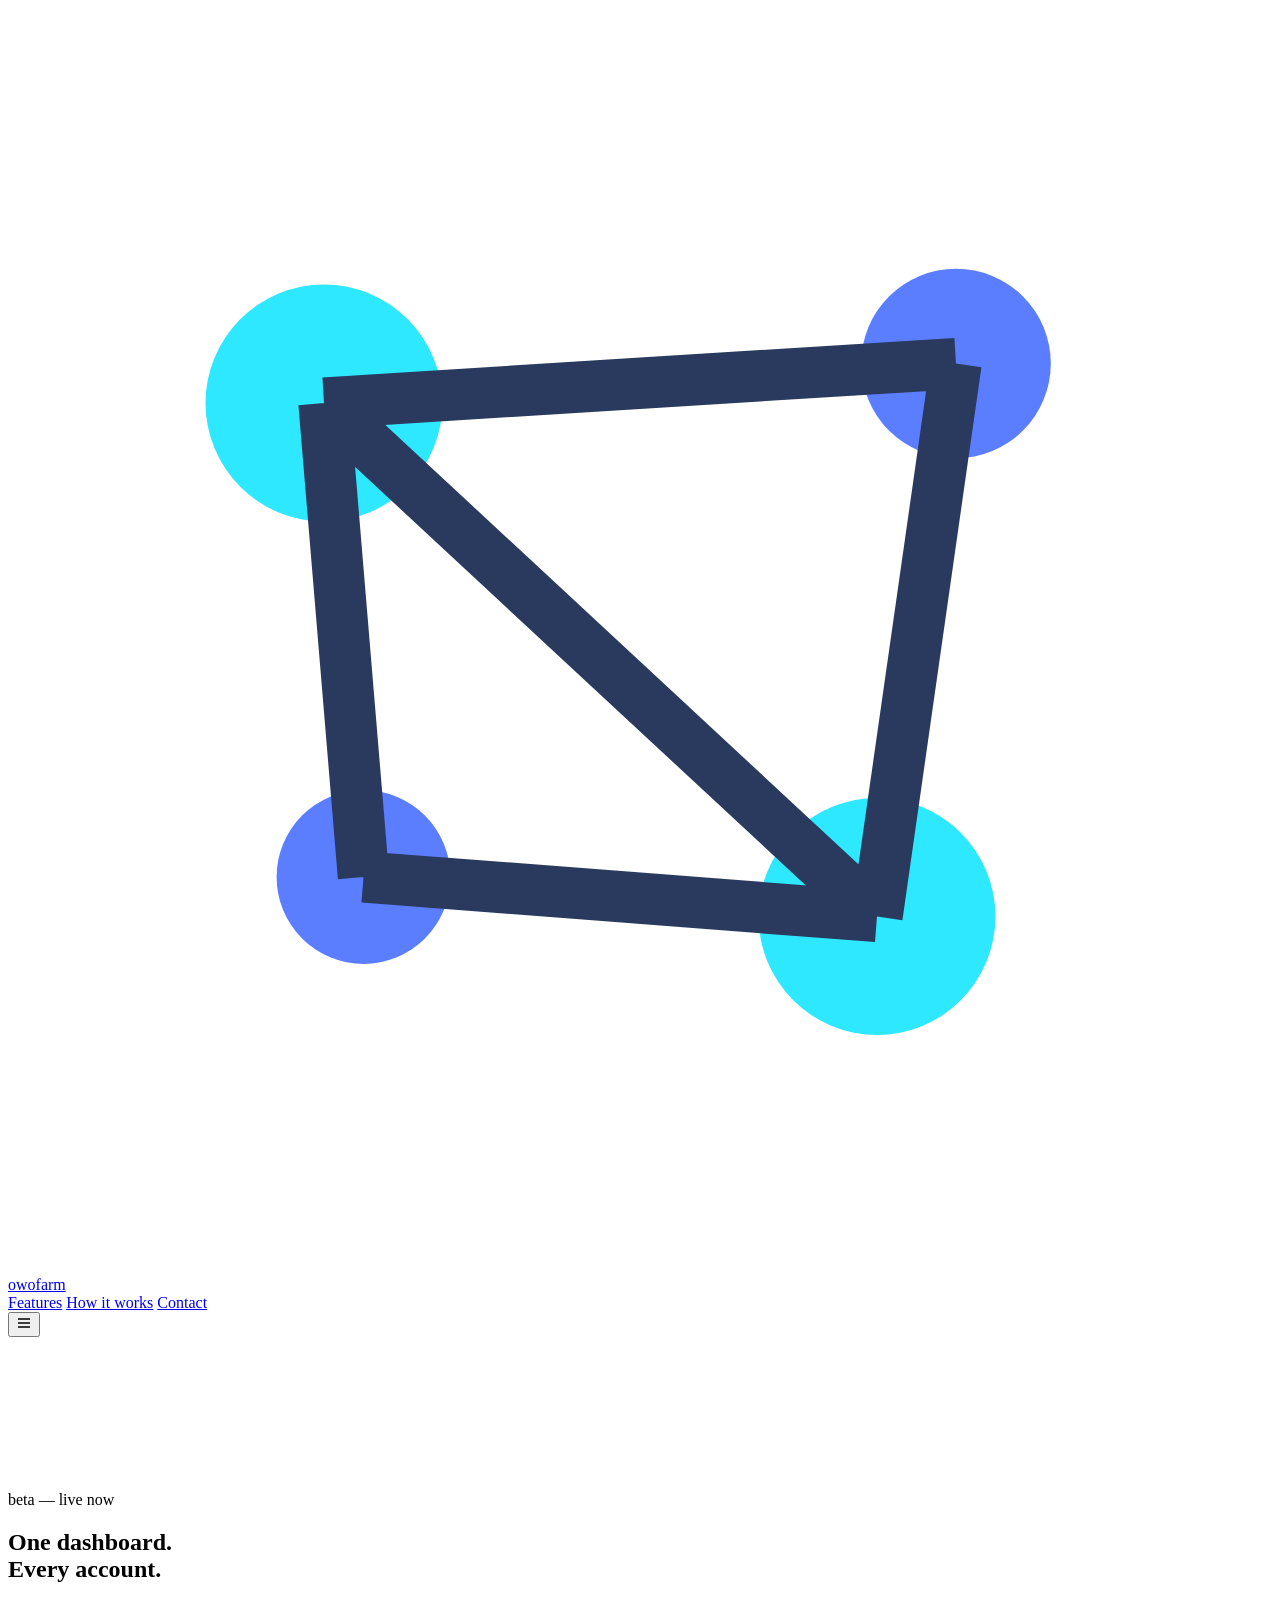
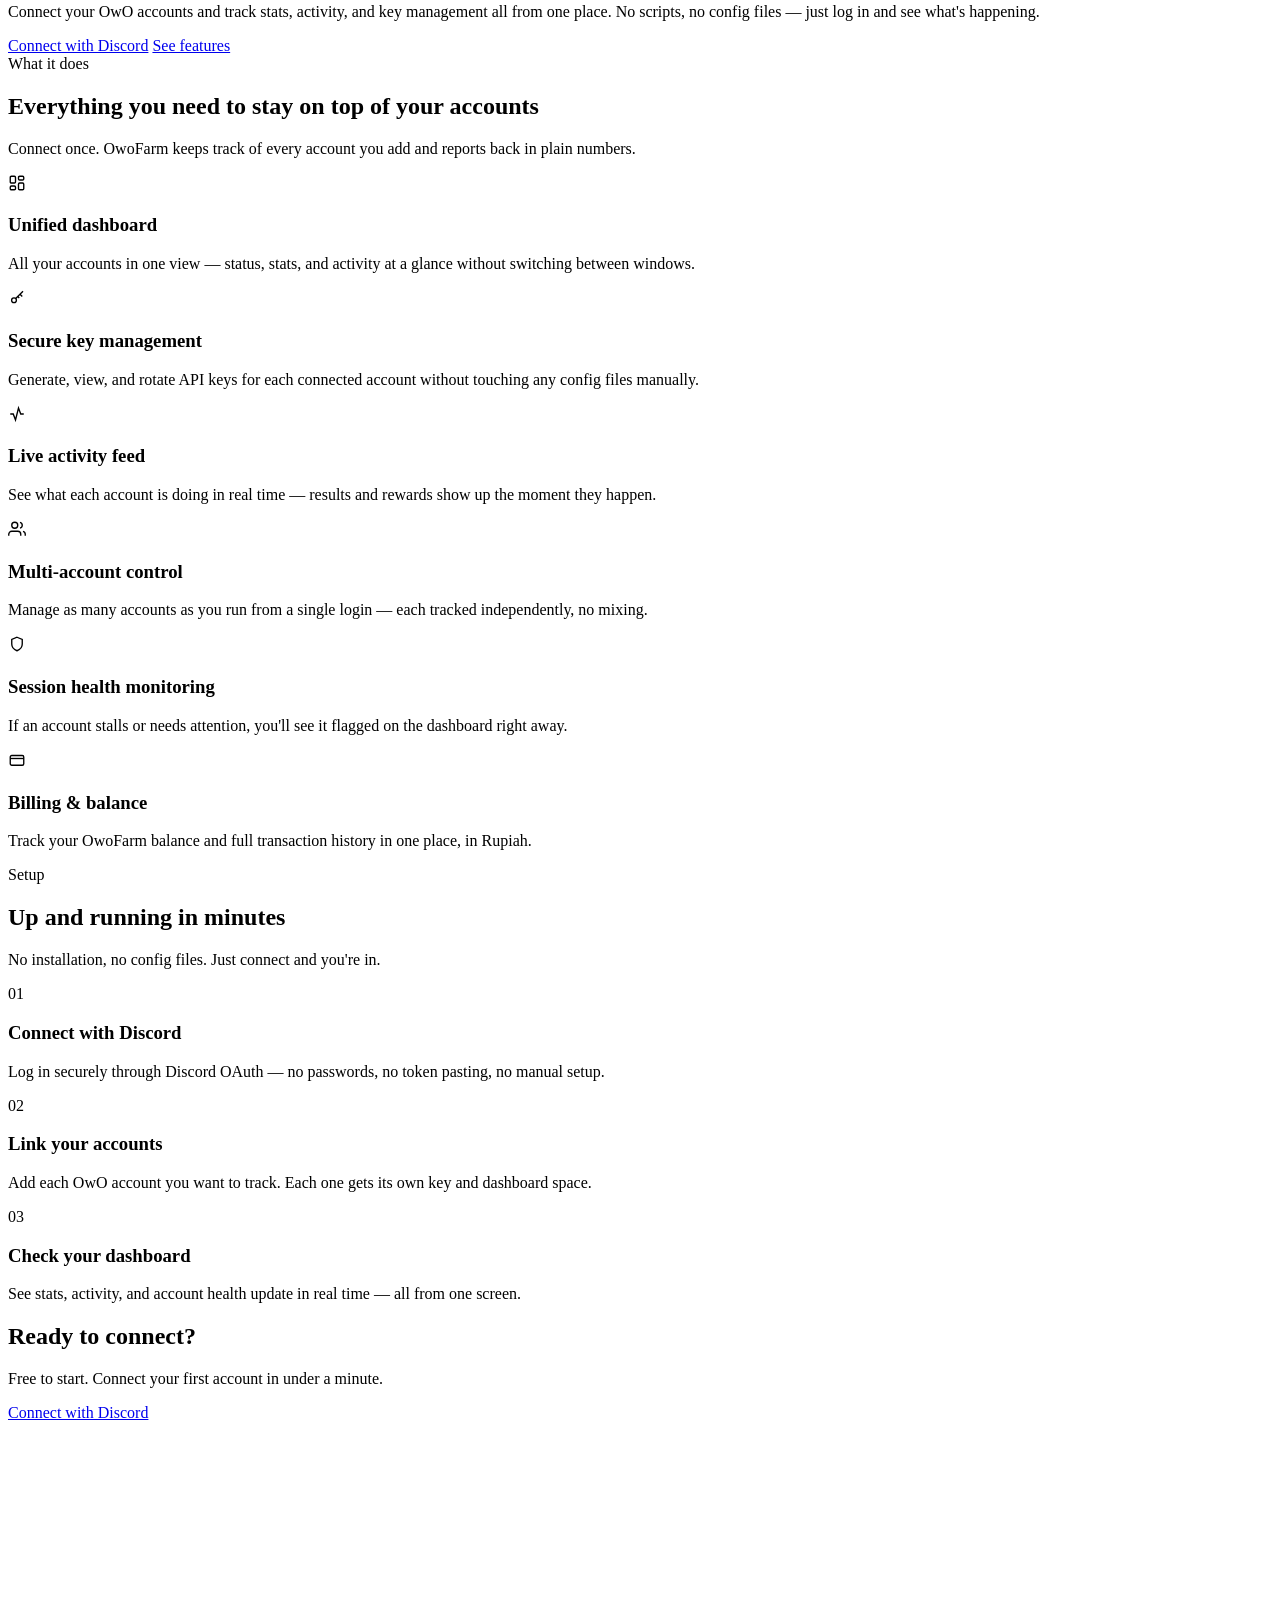
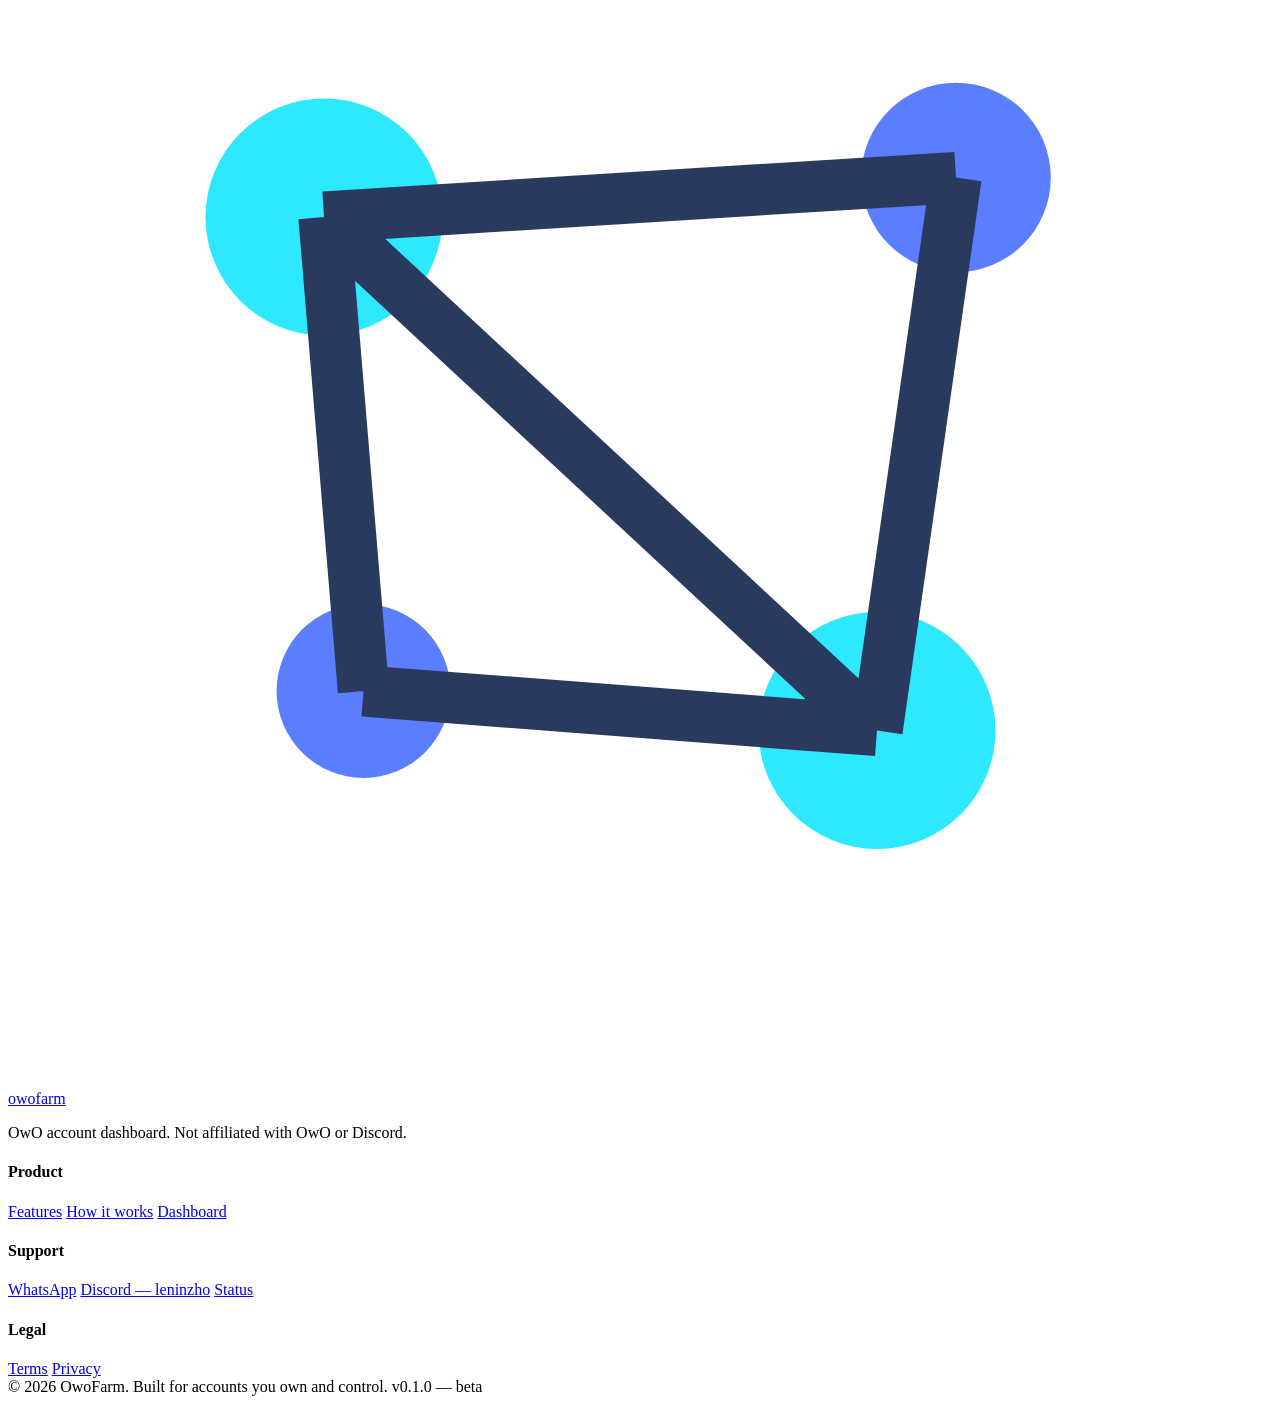
==== index.html @ 75a5b0cc "Add files via upload" ====
<!doctype html>
<html lang="en">
<head>
<meta charset="UTF-8" />
<meta name="viewport" content="width=device-width, initial-scale=1.0" />
<title>OwoFarm — OwO Account Dashboard</title>
<meta name="description" content="OwoFarm gives you a live dashboard for every OwO account you connect — track stats, manage keys, and monitor activity in one place." />
<link rel="preconnect" href="https://fonts.googleapis.com">
<link rel="preconnect" href="https://fonts.gstatic.com" crossorigin>
<link href="https://fonts.googleapis.com/css2?family=Space+Grotesk:wght@500;600;700&family=Inter:wght@400;500;600&family=JetBrains+Mono:wght@500;600&display=swap" rel="stylesheet">
<link rel="stylesheet" href="styles.css" />
<script>
  // If the user is already authorized, skip the landing entirely and
  // go straight to the dashboard. This prevents the OAuth redirect loop.
  (function () {
    // Handle OAuth implicit-flow redirect (#access_token=...)
    var hash = window.location.hash.slice(1);
    if (hash) {
      var p = new URLSearchParams(hash);
      var token = p.get("access_token");
      var expiresIn = parseInt(p.get("expires_in") || "604800", 10);
      if (token) {
        localStorage.setItem("owofarm_token", token);
        localStorage.setItem("owofarm_token_expiry", String(Date.now() + expiresIn * 1000));
        history.replaceState(null, "", window.location.pathname);
        window.location.replace("dashboard.html");
        return;
      }
    }
    // Already authorized? Go straight to dashboard, don't show landing.
    var t   = localStorage.getItem("owofarm_token");
    var exp = parseInt(localStorage.getItem("owofarm_token_expiry") || "0", 10);
    if (t && Date.now() < exp) {
      window.location.replace("dashboard.html");
    }
  })();
</script>
</head>
<body>

<nav class="topnav">
  <a href="index.html" class="brand">
    <svg class="brand-mark" viewBox="0 0 32 32" fill="none">
      <circle cx="8" cy="10" r="3" fill="#2ee8ff"/>
      <circle cx="24" cy="9" r="2.4" fill="#5b7dff"/>
      <circle cx="22" cy="23" r="3" fill="#2ee8ff"/>
      <circle cx="9" cy="22" r="2.2" fill="#5b7dff"/>
      <path d="M8 10L24 9M8 10L22 23M24 9L22 23M8 10L9 22M22 23L9 22" stroke="#2a3a5e" stroke-width="1.3"/>
    </svg>
    owofarm
  </a>
  <div class="nav-links" id="navLinks">
    <a href="#features">Features</a>
    <a href="#how-it-works">How it works</a>
    <a href="#contact">Contact</a>
  </div>
  <div class="nav-right">
    <button class="nav-toggle" aria-label="Toggle menu" id="navToggle">
      <svg width="16" height="16" viewBox="0 0 24 24" fill="none" stroke="currentColor" stroke-width="2"><path d="M3 6h18M3 12h18M3 18h18"/></svg>
    </button>
  </div>
</nav>

<canvas id="heroCanvas" aria-hidden="true"></canvas>

<section class="hero">
  <div class="hero-inner container">
    <div class="hero-copy hero-copy-centered">
      <div class="hero-eyebrow">beta — live now</div>
      <h1 class="hero-heading">One dashboard.<br><span class="grad">Every account.</span></h1>
      <p class="hero-sub">Connect your OwO accounts and track stats, activity, and key management all from one place. No scripts, no config files — just log in and see what's happening.</p>
      <div class="hero-actions">
        <a href="https://discord.com/oauth2/authorize?client_id=1499429025867632680&response_type=token&redirect_uri=https%3A%2F%2Fowohelper.vercel.app%2F&scope=identify"
           class="btn btn-primary" id="heroCtaBtn">Connect with Discord</a>
        <a href="#features" class="btn btn-ghost">See features</a>
      </div>
    </div>
  </div>
</section>

<section class="section" id="features">
  <div class="container">
    <div class="section-head">
      <span class="section-eyebrow">What it does</span>
      <h2>Everything you need to stay on top of your accounts</h2>
      <p>Connect once. OwoFarm keeps track of every account you add and reports back in plain numbers.</p>
    </div>
    <div class="feature-grid">

      <div class="feature-card">
        <div class="feature-icon">
          <svg width="18" height="18" viewBox="0 0 24 24" fill="none" stroke="currentColor" stroke-width="1.8"><rect x="3" y="3" width="7" height="9" rx="1.5"/><rect x="14" y="3" width="7" height="5" rx="1.5"/><rect x="14" y="12" width="7" height="9" rx="1.5"/><rect x="3" y="16" width="7" height="5" rx="1.5"/></svg>
        </div>
        <h3>Unified dashboard</h3>
        <p>All your accounts in one view — status, stats, and activity at a glance without switching between windows.</p>
      </div>

      <div class="feature-card">
        <div class="feature-icon">
          <svg width="18" height="18" viewBox="0 0 24 24" fill="none" stroke="currentColor" stroke-width="1.8"><circle cx="8" cy="15" r="3.2"/><path d="M10.3 12.7 20 3M16 7l3 3M13 10l2 2"/></svg>
        </div>
        <h3>Secure key management</h3>
        <p>Generate, view, and rotate API keys for each connected account without touching any config files manually.</p>
      </div>

      <div class="feature-card">
        <div class="feature-icon">
          <svg width="18" height="18" viewBox="0 0 24 24" fill="none" stroke="currentColor" stroke-width="1.8"><path d="M3 12h4l3 8 4-16 3 8h4"/></svg>
        </div>
        <h3>Live activity feed</h3>
        <p>See what each account is doing in real time — results and rewards show up the moment they happen.</p>
      </div>

      <div class="feature-card">
        <div class="feature-icon">
          <svg width="18" height="18" viewBox="0 0 24 24" fill="none" stroke="currentColor" stroke-width="1.8"><path d="M17 21v-2a4 4 0 0 0-4-4H5a4 4 0 0 0-4 4v2"/><circle cx="9" cy="7" r="4"/><path d="M23 21v-2a4 4 0 0 0-3-3.87M16 3.13a4 4 0 0 1 0 7.75"/></svg>
        </div>
        <h3>Multi-account control</h3>
        <p>Manage as many accounts as you run from a single login — each tracked independently, no mixing.</p>
      </div>

      <div class="feature-card">
        <div class="feature-icon">
          <svg width="18" height="18" viewBox="0 0 24 24" fill="none" stroke="currentColor" stroke-width="1.8"><path d="M12 3l7 3v6c0 4.5-3 7.5-7 9-4-1.5-7-4.5-7-9V6l7-3z"/></svg>
        </div>
        <h3>Session health monitoring</h3>
        <p>If an account stalls or needs attention, you'll see it flagged on the dashboard right away.</p>
      </div>

      <div class="feature-card">
        <div class="feature-icon">
          <svg width="18" height="18" viewBox="0 0 24 24" fill="none" stroke="currentColor" stroke-width="1.8"><rect x="3" y="6" width="18" height="13" rx="2"/><path d="M3 10h18"/></svg>
        </div>
        <h3>Billing &amp; balance</h3>
        <p>Track your OwoFarm balance and full transaction history in one place, in Rupiah.</p>
      </div>

    </div>
  </div>
</section>

<div class="section-divider"></div>

<section class="section section-tight" id="how-it-works">
  <div class="container">
    <div class="section-head">
      <span class="section-eyebrow">Setup</span>
      <h2>Up and running in minutes</h2>
      <p>No installation, no config files. Just connect and you're in.</p>
    </div>
    <div class="steps">
      <div class="step">
        <div class="step-num mono">01</div>
        <h3>Connect with Discord</h3>
        <p>Log in securely through Discord OAuth — no passwords, no token pasting, no manual setup.</p>
      </div>
      <div class="step">
        <div class="step-num mono">02</div>
        <h3>Link your accounts</h3>
        <p>Add each OwO account you want to track. Each one gets its own key and dashboard space.</p>
      </div>
      <div class="step">
        <div class="step-num mono">03</div>
        <h3>Check your dashboard</h3>
        <p>See stats, activity, and account health update in real time — all from one screen.</p>
      </div>
    </div>
  </div>
</section>

<section class="section cta-band" id="contact">
  <div class="container cta-inner">
    <h2>Ready to connect?</h2>
    <p>Free to start. Connect your first account in under a minute.</p>
    <a href="https://discord.com/oauth2/authorize?client_id=1499429025867632680&response_type=token&redirect_uri=https%3A%2F%2Fowohelper.vercel.app%2F&scope=identify"
       class="btn btn-primary" id="footerCtaBtn">Connect with Discord</a>
  </div>
</section>

<footer class="site-footer">
  <div class="container">
    <div class="footer-top">
      <div>
        <a href="index.html" class="brand">
          <svg class="brand-mark" viewBox="0 0 32 32" fill="none">
            <circle cx="8" cy="10" r="3" fill="#2ee8ff"/>
            <circle cx="24" cy="9" r="2.4" fill="#5b7dff"/>
            <circle cx="22" cy="23" r="3" fill="#2ee8ff"/>
            <circle cx="9" cy="22" r="2.2" fill="#5b7dff"/>
            <path d="M8 10L24 9M8 10L22 23M24 9L22 23M8 10L9 22M22 23L9 22" stroke="#2a3a5e" stroke-width="1.3"/>
          </svg>
          owofarm
        </a>
        <p class="footer-desc">OwO account dashboard. Not affiliated with OwO or Discord.</p>
      </div>
      <div class="footer-cols">
        <div class="footer-col">
          <h4>Product</h4>
          <a href="#features">Features</a>
          <a href="#how-it-works">How it works</a>
          <a href="dashboard.html">Dashboard</a>
        </div>
        <div class="footer-col">
          <h4>Support</h4>
          <a href="https://wa.link/3l3hac" target="_blank" rel="noopener">WhatsApp</a>
          <a href="#">Discord — leninzho</a>
          <a href="#">Status</a>
        </div>
        <div class="footer-col">
          <h4>Legal</h4>
          <a href="#">Terms</a>
          <a href="#">Privacy</a>
        </div>
      </div>
    </div>
    <div class="footer-bottom">
      <span>© 2026 OwoFarm. Built for accounts you own and control.</span>
      <span>v0.1.0 — beta</span>
    </div>
  </div>
</footer>

<script src="script.js"></script>
</body>
</html>
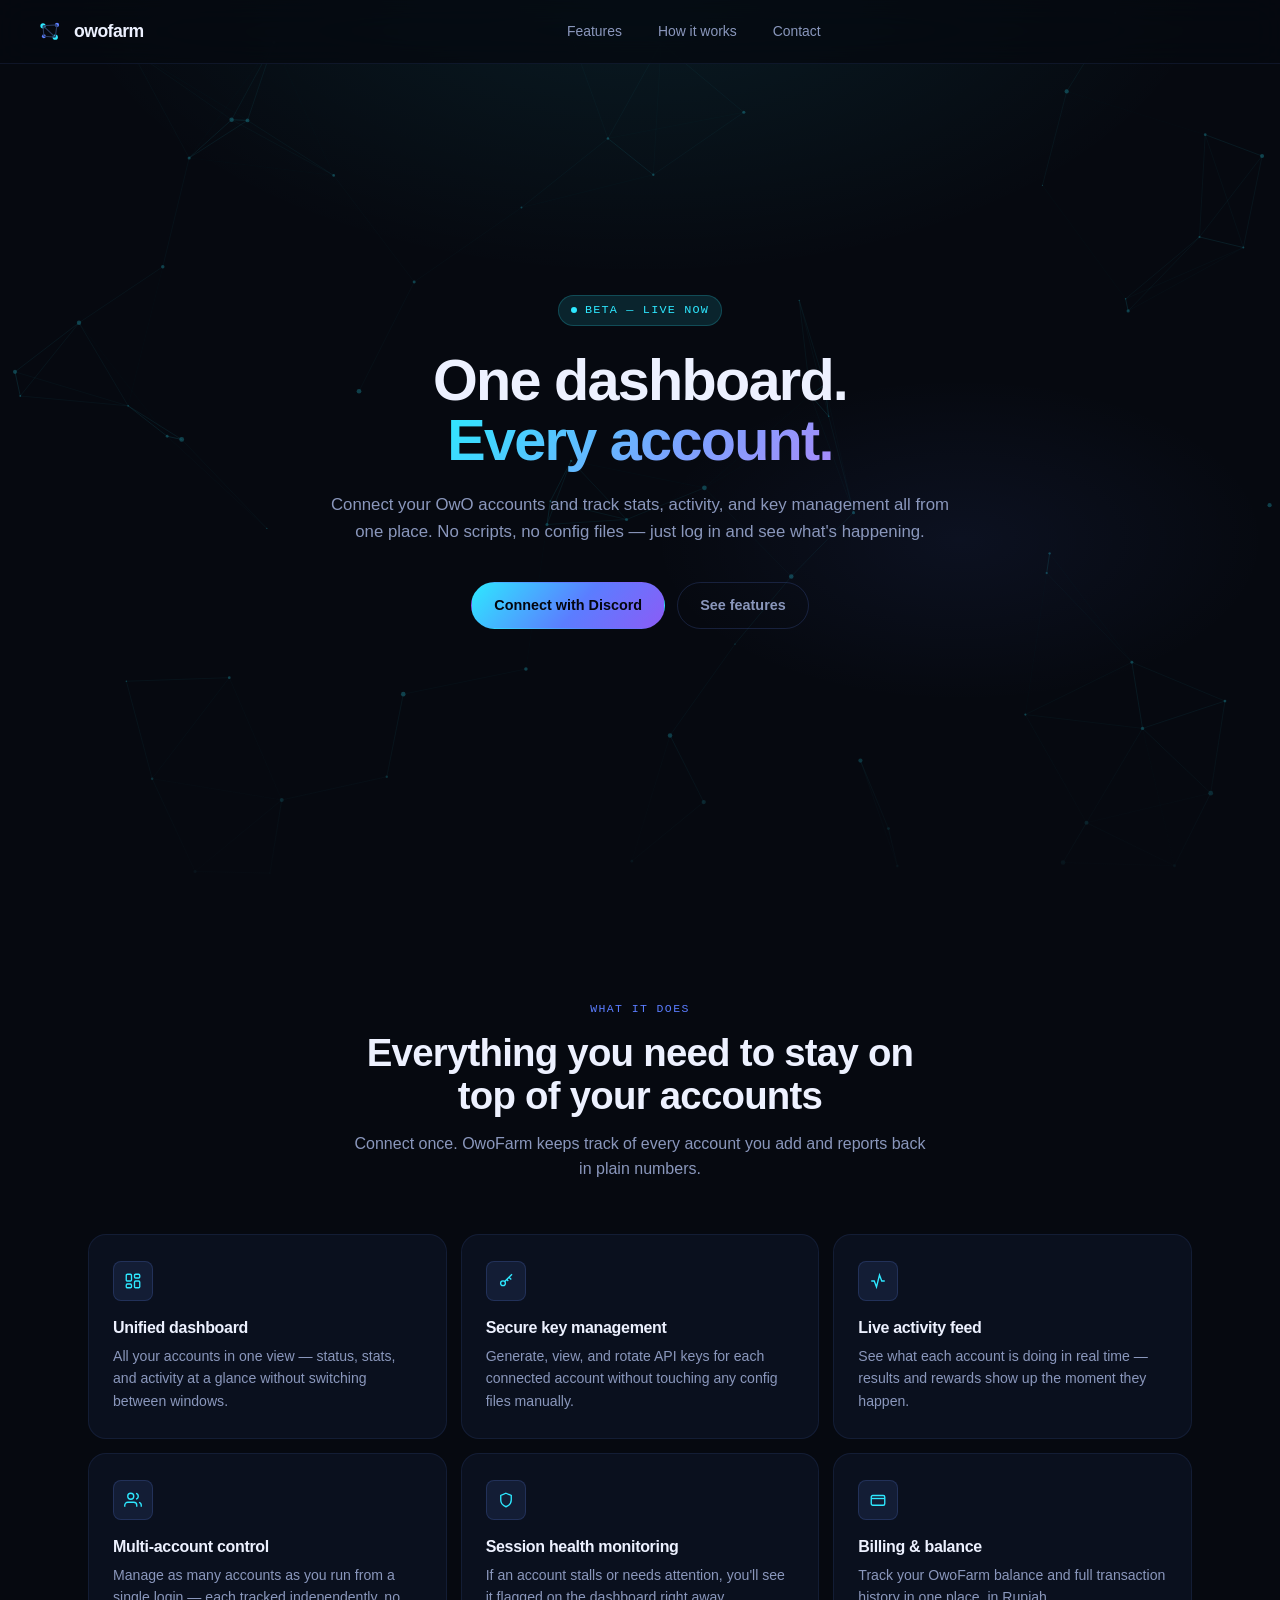
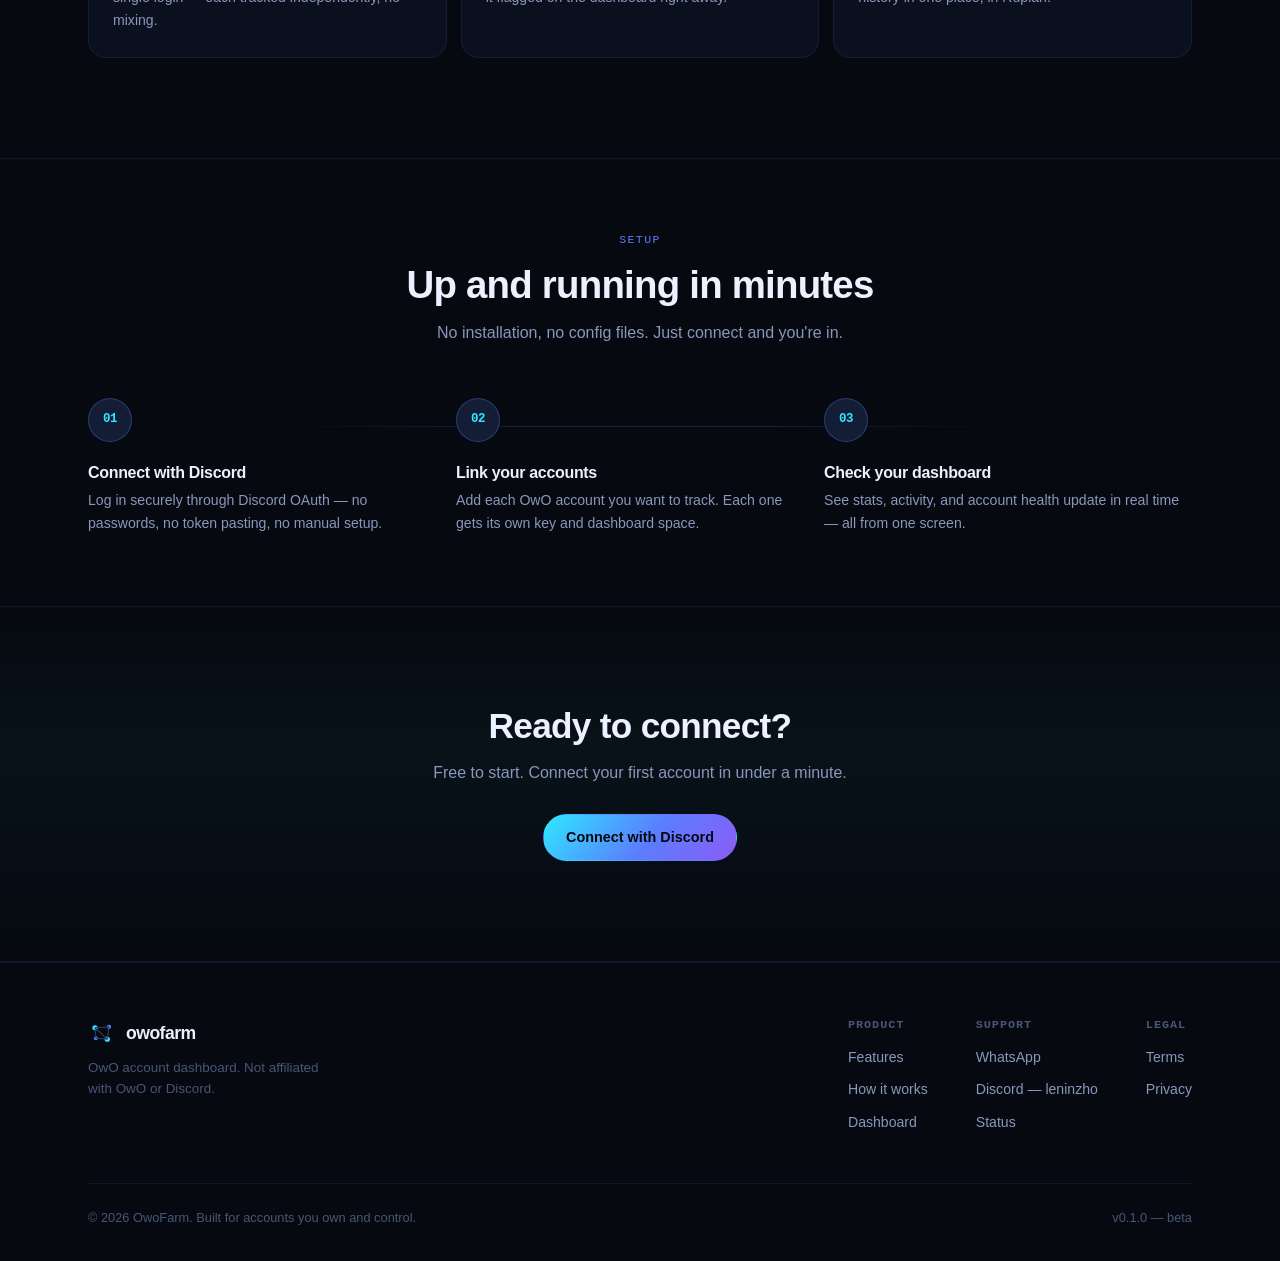
==== commit ab75bba3: "Replace entire index.html with updated version" ====
--- a/index.html
+++ b/index.html
@@ -10,28 +10,20 @@
 <link href="https://fonts.googleapis.com/css2?family=Space+Grotesk:wght@500;600;700&family=Inter:wght@400;500;600&family=JetBrains+Mono:wght@500;600&display=swap" rel="stylesheet">
 <link rel="stylesheet" href="styles.css" />
 <script>
-  // If the user is already authorized, skip the landing entirely and
-  // go straight to the dashboard. This prevents the OAuth redirect loop.
   (function () {
-    // Handle OAuth implicit-flow redirect (#access_token=...)
     var hash = window.location.hash.slice(1);
+
     if (hash) {
       var p = new URLSearchParams(hash);
       var token = p.get("access_token");
       var expiresIn = parseInt(p.get("expires_in") || "604800", 10);
+
       if (token) {
         localStorage.setItem("owofarm_token", token);
         localStorage.setItem("owofarm_token_expiry", String(Date.now() + expiresIn * 1000));
         history.replaceState(null, "", window.location.pathname);
         window.location.replace("dashboard.html");
-        return;
       }
-    }
-    // Already authorized? Go straight to dashboard, don't show landing.
-    var t   = localStorage.getItem("owofarm_token");
-    var exp = parseInt(localStorage.getItem("owofarm_token_expiry") || "0", 10);
-    if (t && Date.now() < exp) {
-      window.location.replace("dashboard.html");
     }
   })();
 </script>
@@ -222,4 +214,4 @@
 
 <script src="script.js"></script>
 </body>
-</html>
+</html>
--- a/styles.css
+++ b/styles.css
@@ -0,0 +1,1156 @@
+/* ==========================================================================
+   OwoFarm — design tokens
+   Deep space base with node-graph cyan/indigo accent system.
+   Display: Space Grotesk · Body: Inter · Data: JetBrains Mono
+   ========================================================================== */
+
+:root {
+  /* Core palette */
+  --bg:           #060910;
+  --bg-soft:      #090d17;
+  --bg-deep:      #04060c;
+  --surface:      rgba(14, 20, 38, 0.7);
+  --surface-solid:#0e1426;
+  --surface-2:    #131d35;
+  --surface-3:    #192240;
+
+  /* Borders */
+  --border:       rgba(100, 140, 255, 0.10);
+  --border-mid:   rgba(100, 140, 255, 0.18);
+  --border-strong:rgba(100, 140, 255, 0.30);
+
+  /* Text */
+  --text:         #edf1ff;
+  --text-dim:     #8a97bc;
+  --text-faint:   #4a5578;
+
+  /* Brand accents */
+  --cyan:         #2ee8ff;
+  --cyan-dim:     rgba(46, 232, 255, 0.12);
+  --blue:         #5b7dff;
+  --blue-dim:     rgba(91, 125, 255, 0.12);
+  --purple:       #8b5cf6;
+  --gradient:     linear-gradient(130deg, var(--cyan) 0%, var(--blue) 55%, var(--purple) 100%);
+  --gradient-text:linear-gradient(130deg, #2ee8ff 0%, #7ba3ff 60%, #a78bfa 100%);
+
+  /* Semantic */
+  --success:      #34d399;
+  --success-bg:   rgba(52, 211, 153, 0.10);
+  --warning:      #fbbf24;
+  --warning-bg:   rgba(251, 191, 36, 0.10);
+  --danger:       #f87171;
+  --danger-bg:    rgba(248, 113, 113, 0.10);
+
+  /* Radii */
+  --r-xl: 28px;
+  --r-lg: 18px;
+  --r-md: 12px;
+  --r-sm: 8px;
+  --r-xs: 5px;
+
+  /* Shadows */
+  --shadow-card:  0 32px 64px -24px rgba(0, 0, 0, 0.7);
+  --shadow-glow:  0 0 0 1px var(--border-strong), 0 24px 60px -20px rgba(46, 232, 255, 0.20);
+  --shadow-sm:    0 4px 16px -4px rgba(0, 0, 0, 0.4);
+
+  /* Type */
+  --font-display: "Space Grotesk", sans-serif;
+  --font-body:    "Inter", sans-serif;
+  --font-mono:    "JetBrains Mono", monospace;
+
+  /* Motion */
+  --ease:         cubic-bezier(0.22, 1, 0.36, 1);
+  --ease-in:      cubic-bezier(0.4, 0, 1, 1);
+
+  /* Layout */
+  --sidebar-w:    260px;
+}
+
+/* ---------- reset ---------- */
+*, *::before, *::after { margin: 0; padding: 0; box-sizing: border-box; }
+html { scroll-behavior: smooth; }
+body {
+  background: var(--bg);
+  color: var(--text);
+  font-family: var(--font-body);
+  font-size: 16px;
+  line-height: 1.6;
+  -webkit-font-smoothing: antialiased;
+  -moz-osx-font-smoothing: grayscale;
+}
+img, svg { display: block; }
+a { color: inherit; text-decoration: none; }
+ul { list-style: none; }
+button { font-family: inherit; cursor: pointer; }
+h1, h2, h3, h4 {
+  font-family: var(--font-display);
+  font-weight: 600;
+  letter-spacing: -0.02em;
+  line-height: 1.1;
+}
+.mono { font-family: var(--font-mono); letter-spacing: -0.03em; }
+
+@media (prefers-reduced-motion: reduce) {
+  *, *::before, *::after {
+    animation-duration: 0.001ms !important;
+    animation-iteration-count: 1 !important;
+    transition-duration: 0.001ms !important;
+  }
+  html { scroll-behavior: auto; }
+}
+
+:focus-visible {
+  outline: 2px solid var(--cyan);
+  outline-offset: 3px;
+  border-radius: 4px;
+}
+
+/* ---------- layout ---------- */
+.container {
+  width: 100%;
+  max-width: 1160px;
+  margin: 0 auto;
+  padding: 0 28px;
+}
+
+/* ==========================================================================
+   Buttons
+   ========================================================================== */
+
+.btn {
+  display: inline-flex;
+  align-items: center;
+  justify-content: center;
+  gap: 8px;
+  padding: 11px 22px;
+  border-radius: 999px;
+  font-size: 0.9rem;
+  font-weight: 600;
+  font-family: var(--font-body);
+  border: 1px solid transparent;
+  white-space: nowrap;
+  transition:
+    transform   0.22s var(--ease),
+    box-shadow  0.22s var(--ease),
+    border-color 0.2s,
+    background  0.2s,
+    color       0.2s;
+}
+.btn:active { transform: scale(0.97); }
+
+.btn-primary {
+  background: var(--gradient);
+  color: #04060e;
+  font-weight: 700;
+  box-shadow: 0 0 0 0 rgba(46,232,255,0);
+  position: relative;
+  overflow: hidden;
+}
+.btn-primary::before {
+  content: '';
+  position: absolute;
+  inset: 0;
+  background: rgba(255,255,255,0.12);
+  opacity: 0;
+  transition: opacity 0.2s;
+}
+.btn-primary:hover::before { opacity: 1; }
+.btn-primary:hover {
+  transform: translateY(-2px);
+  box-shadow: 0 16px 40px -12px rgba(46, 232, 255, 0.55);
+}
+
+.btn-ghost {
+  background: transparent;
+  color: var(--text-dim);
+  border-color: var(--border-mid);
+}
+.btn-ghost:hover {
+  border-color: var(--cyan);
+  color: var(--cyan);
+  background: var(--cyan-dim);
+}
+
+.btn-sm { padding: 8px 16px; font-size: 0.82rem; }
+.btn-block { width: 100%; }
+
+/* ---------- pills ---------- */
+.pill {
+  display: inline-flex;
+  align-items: center;
+  gap: 6px;
+  padding: 5px 11px;
+  border-radius: 999px;
+  font-size: 0.74rem;
+  font-weight: 600;
+  font-family: var(--font-mono);
+  letter-spacing: 0;
+}
+.pill-dot {
+  width: 6px; height: 6px;
+  border-radius: 50%;
+  flex-shrink: 0;
+}
+.pill-running  { background: var(--success-bg); color: var(--success); }
+.pill-running .pill-dot { background: var(--success); animation: pulse-dot 1.8s ease infinite; }
+.pill-paused  { background: var(--warning-bg); color: var(--warning); }
+.pill-paused .pill-dot { background: var(--warning); }
+.pill-stopped { background: var(--danger-bg); color: var(--danger); }
+.pill-stopped .pill-dot { background: var(--danger); }
+
+@keyframes pulse-dot {
+  0%, 100% { box-shadow: 0 0 0 0 rgba(52, 211, 153, 0.5); }
+  60%       { box-shadow: 0 0 0 5px rgba(52, 211, 153, 0); }
+}
+
+/* ==========================================================================
+   Landing — top nav
+   ========================================================================== */
+
+.topnav {
+  position: fixed;
+  top: 0; left: 0; right: 0;
+  z-index: 100;
+  display: flex;
+  align-items: center;
+  justify-content: space-between;
+  padding: 0 36px;
+  height: 64px;
+  background: rgba(6, 9, 16, 0.80);
+  backdrop-filter: blur(16px) saturate(1.3);
+  -webkit-backdrop-filter: blur(16px) saturate(1.3);
+  border-bottom: 1px solid var(--border);
+}
+
+.brand {
+  display: flex;
+  align-items: center;
+  gap: 10px;
+  font-family: var(--font-display);
+  font-weight: 700;
+  font-size: 1.1rem;
+  letter-spacing: -0.03em;
+}
+.brand-mark { width: 28px; height: 28px; }
+
+.nav-links {
+  display: flex;
+  align-items: center;
+  gap: 8px;
+}
+.nav-links a {
+  padding: 6px 14px;
+  font-size: 0.87rem;
+  color: var(--text-dim);
+  border-radius: 999px;
+  transition: color 0.18s, background 0.18s;
+}
+.nav-links a:hover { color: var(--text); background: var(--surface-2); }
+
+.nav-right {
+  display: flex;
+  align-items: center;
+  gap: 12px;
+}
+
+.nav-toggle {
+  display: none;
+  background: none;
+  border: 1px solid var(--border-mid);
+  border-radius: var(--r-sm);
+  width: 36px; height: 36px;
+  align-items: center;
+  justify-content: center;
+  color: var(--text-dim);
+  transition: border-color 0.2s, color 0.2s;
+}
+.nav-toggle:hover { border-color: var(--cyan); color: var(--cyan); }
+
+/* ==========================================================================
+   Landing — hero
+   ========================================================================== */
+
+.hero {
+  position: relative;
+  min-height: 100vh;
+  display: flex;
+  align-items: center;
+  overflow: hidden;
+  padding-top: 64px;
+}
+
+/* Canvas for particle network — filled by JS */
+#heroCanvas {
+  position: absolute;
+  inset: 0;
+  z-index: 0;
+  opacity: 0.45;
+}
+
+/* Radial spotlight */
+.hero::before {
+  content: '';
+  position: absolute;
+  inset: 0;
+  z-index: 0;
+  background:
+    radial-gradient(ellipse 70% 55% at 50% -5%, rgba(46, 232, 255, 0.09) 0%, transparent 65%),
+    radial-gradient(ellipse 40% 30% at 75% 60%, rgba(91, 125, 255, 0.07) 0%, transparent 60%);
+}
+
+/* Bottom fade so hero bleeds into sections */
+.hero::after {
+  content: '';
+  position: absolute;
+  bottom: 0; left: 0; right: 0;
+  height: 180px;
+  z-index: 1;
+  background: linear-gradient(to bottom, transparent, var(--bg));
+}
+
+.hero-inner {
+  position: relative;
+  z-index: 2;
+  width: 100%;
+  padding: 80px 0 120px;
+}
+
+/* Split layout: terminal left, copy right */
+.hero-split {
+  display: grid;
+  grid-template-columns: 1fr 1fr;
+  gap: 56px;
+  align-items: center;
+}
+
+.hero-copy { }
+
+.hero-eyebrow {
+  display: inline-flex;
+  align-items: center;
+  gap: 8px;
+  font-family: var(--font-mono);
+  font-size: 0.74rem;
+  letter-spacing: 0.1em;
+  text-transform: uppercase;
+  color: var(--cyan);
+  background: var(--cyan-dim);
+  border: 1px solid rgba(46, 232, 255, 0.20);
+  padding: 5px 12px;
+  border-radius: 999px;
+  margin-bottom: 24px;
+}
+.hero-eyebrow::before {
+  content: '';
+  width: 6px; height: 6px;
+  border-radius: 50%;
+  background: var(--cyan);
+  animation: pulse-dot 1.8s ease infinite;
+}
+
+.hero-heading {
+  font-size: clamp(2.4rem, 4.5vw, 3.6rem);
+  font-weight: 700;
+  letter-spacing: -0.03em;
+  line-height: 1.05;
+  margin-bottom: 20px;
+  color: var(--text);
+}
+
+.hero-heading .grad {
+  background: var(--gradient-text);
+  -webkit-background-clip: text;
+  background-clip: text;
+  color: transparent;
+}
+
+.hero-sub {
+  font-size: 1.05rem;
+  color: var(--text-dim);
+  line-height: 1.65;
+  margin-bottom: 36px;
+  max-width: 420px;
+}
+
+.hero-actions {
+  display: flex;
+  align-items: center;
+  gap: 12px;
+  flex-wrap: wrap;
+}
+
+/* Terminal window */
+.term-window {
+  background: var(--surface-solid);
+  border: 1px solid var(--border-strong);
+  border-radius: var(--r-lg);
+  overflow: hidden;
+  box-shadow: var(--shadow-glow), var(--shadow-card);
+}
+
+.term-titlebar {
+  display: flex;
+  align-items: center;
+  gap: 8px;
+  padding: 11px 14px;
+  background: var(--surface-2);
+  border-bottom: 1px solid var(--border);
+}
+.term-dot { width: 10px; height: 10px; border-radius: 50%; flex-shrink: 0; }
+.term-dot-red    { background: #ff5f57; }
+.term-dot-yellow { background: #ffbd2e; }
+.term-dot-green  { background: #28c840; }
+.term-titlebar-label {
+  margin-left: 6px;
+  font-family: var(--font-mono);
+  font-size: 0.72rem;
+  color: var(--text-faint);
+}
+
+.term-body {
+  padding: 24px 22px 28px;
+  font-family: var(--font-mono);
+  font-size: 0.85rem;
+  min-height: 280px;
+}
+
+.term-line { line-height: 1.75; color: var(--text-dim); }
+.term-prompt-user { color: var(--cyan); }
+.term-prompt-path { color: var(--blue); }
+.term-cmd { color: var(--text); font-weight: 500; }
+
+.term-headline {
+  font-family: var(--font-display);
+  font-size: 1.25rem;
+  font-weight: 700;
+  line-height: 1.3;
+  margin: 18px 0 12px;
+  color: var(--text);
+}
+.term-headline .hash { color: var(--text-faint); font-weight: 400; }
+.term-headline .accent {
+  background: var(--gradient-text);
+  -webkit-background-clip: text;
+  background-clip: text;
+  color: transparent;
+}
+
+.term-desc { font-size: 0.82rem; color: var(--text-dim); line-height: 1.6; margin-bottom: 4px; }
+.term-desc .arrow { color: var(--text-faint); }
+
+.term-fetching {
+  color: var(--text-faint);
+  font-size: 0.78rem;
+  margin: 16px 0 4px;
+  display: flex;
+  align-items: center;
+  gap: 8px;
+}
+.term-fetching::before {
+  content: '';
+  width: 10px; height: 10px;
+  border: 1.5px solid var(--cyan);
+  border-top-color: transparent;
+  border-radius: 50%;
+  animation: spin 0.7s linear infinite;
+}
+@keyframes spin { to { transform: rotate(360deg); } }
+
+.term-stats {
+  margin-top: 10px;
+  padding-top: 12px;
+  border-top: 1px dashed var(--border-mid);
+  display: flex;
+  flex-direction: column;
+  gap: 6px;
+}
+.term-stat-row {
+  display: flex;
+  justify-content: space-between;
+  align-items: center;
+  font-size: 0.80rem;
+  gap: 16px;
+}
+.term-stat-label { color: var(--text-faint); }
+.term-stat-value { color: var(--cyan); font-weight: 600; text-align: right; }
+
+.term-cursor {
+  display: inline-block;
+  width: 7px; height: 14px;
+  background: var(--cyan);
+  vertical-align: -2px;
+  border-radius: 1px;
+  animation: term-blink 1.1s steps(1) infinite;
+}
+@keyframes term-blink { 50% { opacity: 0; } }
+
+/* ==========================================================================
+   Section scaffolding
+   ========================================================================== */
+
+.section { padding: 100px 0; position: relative; }
+.section-tight { padding: 72px 0; }
+
+.section-head {
+  max-width: 580px;
+  margin: 0 auto 52px;
+  text-align: center;
+}
+.section-eyebrow {
+  font-family: var(--font-mono);
+  font-size: 0.72rem;
+  letter-spacing: 0.12em;
+  text-transform: uppercase;
+  color: var(--blue);
+  display: block;
+  margin-bottom: 14px;
+}
+.section-head h2 {
+  font-size: clamp(1.75rem, 3.2vw, 2.4rem);
+  margin-bottom: 14px;
+}
+.section-head p { color: var(--text-dim); font-size: 1rem; }
+
+/* ---------- divider line ---------- */
+.section-divider {
+  width: 100%;
+  height: 1px;
+  background: var(--border);
+}
+
+/* ==========================================================================
+   Features
+   ========================================================================== */
+
+.feature-grid {
+  display: grid;
+  grid-template-columns: repeat(3, 1fr);
+  gap: 14px;
+}
+
+.feature-card {
+  background: var(--surface);
+  border: 1px solid var(--border);
+  border-radius: var(--r-lg);
+  padding: 26px 24px;
+  transition:
+    border-color 0.25s var(--ease),
+    transform    0.25s var(--ease),
+    box-shadow   0.25s var(--ease);
+  /* scroll reveal start state */
+  opacity: 0;
+  transform: translateY(18px);
+}
+.feature-card.revealed {
+  opacity: 1;
+  transform: translateY(0);
+  transition:
+    border-color 0.25s var(--ease),
+    transform    0.5s var(--ease),
+    box-shadow   0.25s var(--ease),
+    opacity      0.5s var(--ease);
+}
+.feature-card:hover {
+  border-color: var(--border-strong);
+  transform: translateY(-4px);
+  box-shadow: var(--shadow-sm), 0 0 0 1px var(--border-strong);
+}
+
+.feature-icon {
+  width: 40px; height: 40px;
+  border-radius: var(--r-sm);
+  background: var(--surface-2);
+  border: 1px solid var(--border-mid);
+  display: flex;
+  align-items: center;
+  justify-content: center;
+  color: var(--cyan);
+  margin-bottom: 18px;
+  transition: background 0.2s, border-color 0.2s;
+}
+.feature-card:hover .feature-icon {
+  background: var(--cyan-dim);
+  border-color: rgba(46,232,255,0.35);
+}
+.feature-card h3 { font-size: 1rem; margin-bottom: 8px; }
+.feature-card p { color: var(--text-dim); font-size: 0.88rem; line-height: 1.6; }
+
+/* ==========================================================================
+   How it works
+   ========================================================================== */
+
+.steps {
+  display: grid;
+  grid-template-columns: repeat(3, 1fr);
+  gap: 0;
+  position: relative;
+}
+/* connecting line between steps */
+.steps::before {
+  content: '';
+  position: absolute;
+  top: 28px;
+  left: calc(50% / 3);
+  right: calc(50% / 3);
+  height: 1px;
+  background: linear-gradient(90deg, transparent, var(--border-mid), var(--border-mid), transparent);
+  z-index: 0;
+}
+
+.step {
+  position: relative;
+  z-index: 1;
+  padding: 0 24px 0 0;
+  text-align: left;
+}
+.step:last-child { padding-right: 0; }
+
+.step-num {
+  display: inline-flex;
+  align-items: center;
+  justify-content: center;
+  width: 44px; height: 44px;
+  border-radius: 50%;
+  background: var(--surface-2);
+  border: 1px solid var(--border-strong);
+  font-family: var(--font-mono);
+  font-size: 0.78rem;
+  font-weight: 600;
+  color: var(--cyan);
+  margin-bottom: 22px;
+}
+
+.step h3 { font-size: 1rem; margin-bottom: 8px; }
+.step p { color: var(--text-dim); font-size: 0.88rem; line-height: 1.6; }
+
+/* ==========================================================================
+   CTA band
+   ========================================================================== */
+
+.cta-band {
+  background: linear-gradient(180deg, transparent, rgba(46,232,255,0.04) 40%, transparent);
+  border-top: 1px solid var(--border);
+  border-bottom: 1px solid var(--border);
+}
+.cta-inner {
+  text-align: center;
+  max-width: 560px;
+  margin: 0 auto;
+}
+.cta-inner h2 { font-size: clamp(1.6rem, 2.8vw, 2.2rem); margin-bottom: 14px; }
+.cta-inner p  { color: var(--text-dim); margin-bottom: 28px; font-size: 1rem; }
+
+/* ==========================================================================
+   Footer
+   ========================================================================== */
+
+.site-footer { padding: 56px 0 32px; border-top: 1px solid var(--border); }
+.footer-top {
+  display: flex;
+  justify-content: space-between;
+  align-items: flex-start;
+  flex-wrap: wrap;
+  gap: 32px;
+  margin-bottom: 40px;
+}
+.footer-desc {
+  max-width: 240px;
+  color: var(--text-faint);
+  font-size: 0.84rem;
+  margin-top: 10px;
+  line-height: 1.6;
+}
+.footer-cols { display: flex; gap: 48px; flex-wrap: wrap; }
+.footer-col h4 {
+  font-size: 0.74rem;
+  color: var(--text-faint);
+  text-transform: uppercase;
+  letter-spacing: 0.08em;
+  margin-bottom: 14px;
+  font-family: var(--font-mono);
+}
+.footer-col a {
+  display: block;
+  color: var(--text-dim);
+  font-size: 0.88rem;
+  margin-bottom: 10px;
+  transition: color 0.18s;
+}
+.footer-col a:hover { color: var(--text); }
+.footer-bottom {
+  display: flex;
+  justify-content: space-between;
+  align-items: center;
+  color: var(--text-faint);
+  font-size: 0.8rem;
+  flex-wrap: wrap;
+  gap: 10px;
+  padding-top: 24px;
+  border-top: 1px solid var(--border);
+}
+
+/* ==========================================================================
+   Dashboard shell
+   ========================================================================== */
+
+.dash-shell { display: flex; min-height: 100vh; }
+
+/* ---------- sidebar ---------- */
+.sidebar {
+  width: var(--sidebar-w);
+  flex-shrink: 0;
+  background: var(--bg-soft);
+  border-right: 1px solid var(--border);
+  display: flex;
+  flex-direction: column;
+  padding: 0;
+  position: fixed;
+  top: 0; left: 0; bottom: 0;
+  z-index: 70;
+  transition: transform 0.3s var(--ease);
+}
+
+.sidebar-brand {
+  display: flex;
+  align-items: center;
+  gap: 10px;
+  font-family: var(--font-display);
+  font-weight: 700;
+  font-size: 1.05rem;
+  letter-spacing: -0.03em;
+  padding: 20px 20px 0;
+  margin-bottom: 20px;
+}
+.sidebar-brand .brand-mark { width: 24px; height: 24px; }
+
+.profile-card {
+  display: flex;
+  align-items: center;
+  gap: 11px;
+  background: var(--surface-2);
+  border: 1px solid var(--border);
+  border-radius: var(--r-md);
+  padding: 12px 14px;
+  margin: 0 14px 20px;
+  transition: border-color 0.2s;
+}
+.profile-card:hover { border-color: var(--border-mid); }
+.avatar {
+  width: 38px; height: 38px;
+  border-radius: 50%;
+  object-fit: cover;
+  flex-shrink: 0;
+  border: 2px solid var(--border-mid);
+}
+.profile-name {
+  font-size: 0.86rem;
+  font-weight: 600;
+  white-space: nowrap;
+  overflow: hidden;
+  text-overflow: ellipsis;
+}
+.profile-status {
+  font-size: 0.72rem;
+  color: var(--success);
+  font-family: var(--font-mono);
+  margin-top: 1px;
+}
+
+.side-nav {
+  flex: 1;
+  display: flex;
+  flex-direction: column;
+  gap: 2px;
+  padding: 0 10px;
+  overflow-y: auto;
+}
+
+.side-nav-section {
+  font-size: 0.68rem;
+  font-family: var(--font-mono);
+  letter-spacing: 0.08em;
+  text-transform: uppercase;
+  color: var(--text-faint);
+  padding: 14px 10px 6px;
+}
+
+.side-link {
+  display: flex;
+  align-items: center;
+  gap: 11px;
+  width: 100%;
+  padding: 9px 12px;
+  border: none;
+  background: none;
+  border-radius: var(--r-sm);
+  font: inherit;
+  font-size: 0.86rem;
+  font-family: var(--font-body);
+  text-align: left;
+  color: var(--text-dim);
+  transition: background 0.18s, color 0.18s;
+  position: relative;
+}
+.side-link svg { width: 16px; height: 16px; flex-shrink: 0; opacity: 0.8; }
+.side-link:hover { background: var(--surface-2); color: var(--text); }
+.side-link:hover svg { opacity: 1; }
+.side-link.active {
+  background: var(--cyan-dim);
+  color: var(--cyan);
+  border: 1px solid rgba(46, 232, 255, 0.15);
+}
+.side-link.active svg { opacity: 1; }
+.side-link.active::before {
+  content: '';
+  position: absolute;
+  left: 0; top: 20%; bottom: 20%;
+  width: 2px;
+  background: var(--cyan);
+  border-radius: 999px;
+}
+
+.side-foot {
+  border-top: 1px solid var(--border);
+  padding: 10px;
+  margin-top: 10px;
+}
+
+/* ---------- main content ---------- */
+.dash-main {
+  flex: 1;
+  margin-left: var(--sidebar-w);
+  min-width: 0;
+  display: flex;
+  flex-direction: column;
+}
+
+.dash-topbar {
+  display: flex;
+  align-items: center;
+  justify-content: space-between;
+  padding: 18px 32px;
+  border-bottom: 1px solid var(--border);
+  background: rgba(6, 9, 16, 0.7);
+  backdrop-filter: blur(12px);
+  -webkit-backdrop-filter: blur(12px);
+  position: sticky;
+  top: 0;
+  z-index: 40;
+  gap: 16px;
+}
+
+.topbar-left { display: flex; align-items: center; gap: 14px; }
+
+.sidebar-toggle {
+  display: none;
+  background: var(--surface-2);
+  border: 1px solid var(--border-mid);
+  color: var(--text-dim);
+  width: 36px; height: 36px;
+  border-radius: var(--r-sm);
+  align-items: center;
+  justify-content: center;
+  transition: color 0.18s, border-color 0.18s;
+  flex-shrink: 0;
+}
+.sidebar-toggle:hover { color: var(--text); border-color: var(--border-strong); }
+
+.dash-title h1 { font-size: 1.25rem; font-weight: 700; line-height: 1; margin-bottom: 3px; }
+.dash-title p  { font-size: 0.8rem; color: var(--text-faint); }
+
+.topbar-actions { display: flex; align-items: center; gap: 10px; }
+
+/* ---------- view panels ---------- */
+.dash-view { padding: 28px 32px 60px; animation: view-in 0.3s var(--ease) both; }
+@keyframes view-in { from { opacity: 0; transform: translateY(8px); } }
+
+/* ---------- stat grid (overview) ---------- */
+.stat-grid {
+  display: grid;
+  grid-template-columns: repeat(4, 1fr);
+  gap: 14px;
+  margin-bottom: 24px;
+}
+
+.stat-card {
+  background: var(--surface-solid);
+  border: 1px solid var(--border);
+  border-radius: var(--r-lg);
+  padding: 20px;
+  display: flex;
+  flex-direction: column;
+  gap: 10px;
+  transition: border-color 0.2s;
+}
+.stat-card:hover { border-color: var(--border-mid); }
+
+.stat-header {
+  display: flex;
+  align-items: center;
+  justify-content: space-between;
+}
+.stat-label { font-size: 0.76rem; color: var(--text-faint); font-weight: 500; text-transform: uppercase; letter-spacing: 0.04em; }
+.stat-icon {
+  width: 30px; height: 30px;
+  border-radius: var(--r-xs);
+  background: var(--surface-2);
+  display: flex;
+  align-items: center;
+  justify-content: center;
+  color: var(--cyan);
+  flex-shrink: 0;
+}
+.stat-value {
+  font-family: var(--font-mono);
+  font-size: 1.65rem;
+  font-weight: 600;
+  color: var(--text);
+  letter-spacing: -0.04em;
+  line-height: 1;
+}
+.stat-sub { font-size: 0.75rem; color: var(--text-faint); }
+.stat-sub .pos { color: var(--success); }
+.stat-sub .neg { color: var(--danger); }
+
+/* ---------- panel ---------- */
+.panel {
+  background: var(--surface-solid);
+  border: 1px solid var(--border);
+  border-radius: var(--r-lg);
+  padding: 22px;
+}
+.panel + .panel { margin-top: 16px; }
+
+.panel-head {
+  display: flex;
+  align-items: center;
+  justify-content: space-between;
+  margin-bottom: 18px;
+  gap: 12px;
+}
+.panel-head h2 { font-size: 0.95rem; font-weight: 600; }
+
+/* grid for two panels side by side */
+.panel-grid {
+  display: grid;
+  grid-template-columns: 1fr 1fr;
+  gap: 16px;
+  margin-bottom: 0;
+}
+
+/* ---------- activity table ---------- */
+table.activity-table { width: 100%; border-collapse: collapse; }
+.activity-table th {
+  text-align: left;
+  font-size: 0.71rem;
+  text-transform: uppercase;
+  letter-spacing: 0.06em;
+  color: var(--text-faint);
+  padding: 0 12px 10px;
+  border-bottom: 1px solid var(--border);
+  font-family: var(--font-mono);
+  font-weight: 500;
+}
+.activity-table td {
+  padding: 11px 12px;
+  font-size: 0.84rem;
+  border-bottom: 1px solid var(--border);
+  color: var(--text-dim);
+  vertical-align: middle;
+}
+.activity-table tr:last-child td { border-bottom: none; }
+.activity-table tr:hover td { background: rgba(255,255,255,0.015); }
+.activity-table td.col-reward {
+  font-family: var(--font-mono);
+  text-align: right;
+  font-weight: 500;
+}
+
+/* ---------- key view ---------- */
+.key-display-row {
+  display: flex;
+  align-items: center;
+  gap: 10px;
+  flex-wrap: wrap;
+  margin: 10px 0 14px;
+}
+.key-value {
+  font-family: var(--font-mono);
+  font-size: 1rem;
+  font-weight: 600;
+  color: var(--cyan);
+  background: var(--surface-2);
+  border: 1px solid var(--border-strong);
+  border-radius: var(--r-sm);
+  padding: 10px 16px;
+  letter-spacing: 0.04em;
+  flex: 1;
+  min-width: 0;
+  overflow: hidden;
+  text-overflow: ellipsis;
+  white-space: nowrap;
+}
+.muted-text { color: var(--text-dim); font-size: 0.88rem; line-height: 1.6; }
+
+/* ---------- balance ---------- */
+.balance-grid {
+  display: grid;
+  grid-template-columns: repeat(auto-fit, minmax(220px, 1fr));
+  gap: 14px;
+  margin-bottom: 20px;
+}
+.balance-card {
+  background: var(--surface-solid);
+  border: 1px solid var(--border);
+  border-radius: var(--r-lg);
+  padding: 20px;
+  display: flex;
+  flex-direction: column;
+  gap: 8px;
+}
+.balance-label { font-size: 0.76rem; color: var(--text-faint); text-transform: uppercase; letter-spacing: 0.04em; }
+.balance-value { font-family: var(--font-mono); font-size: 1.7rem; font-weight: 600; color: var(--text); letter-spacing: -0.04em; }
+
+/* ---------- status dot list (overview) ---------- */
+.account-list { display: flex; flex-direction: column; gap: 0; }
+.account-row {
+  display: flex;
+  align-items: center;
+  justify-content: space-between;
+  padding: 10px 0;
+  border-bottom: 1px solid var(--border);
+  gap: 12px;
+}
+.account-row:last-child { border-bottom: none; }
+.account-info { display: flex; align-items: center; gap: 10px; min-width: 0; }
+.account-avatar {
+  width: 30px; height: 30px;
+  border-radius: 50%;
+  background: var(--surface-3);
+  flex-shrink: 0;
+  font-size: 0.74rem;
+  font-weight: 700;
+  display: flex;
+  align-items: center;
+  justify-content: center;
+  color: var(--cyan);
+  font-family: var(--font-mono);
+}
+.account-name { font-size: 0.86rem; font-weight: 500; white-space: nowrap; overflow: hidden; text-overflow: ellipsis; }
+.account-sub  { font-size: 0.74rem; color: var(--text-faint); margin-top: 1px; }
+.account-meta { display: flex; align-items: center; gap: 8px; flex-shrink: 0; }
+
+/* ---------- empty states ---------- */
+.empty-state {
+  text-align: center;
+  padding: 48px 24px;
+  color: var(--text-faint);
+  font-size: 0.88rem;
+}
+.empty-state-icon {
+  width: 40px; height: 40px;
+  margin: 0 auto 14px;
+  opacity: 0.3;
+}
+
+/* ---------- sidebar overlay (mobile) ---------- */
+.sidebar-overlay {
+  display: none;
+  position: fixed;
+  inset: 0;
+  background: rgba(0, 0, 0, 0.65);
+  z-index: 60;
+  backdrop-filter: blur(2px);
+}
+
+/* hero centered variant (no terminal split) */
+.hero-copy-centered {
+  max-width: 640px;
+  margin: 0 auto;
+  text-align: center;
+}
+.hero-copy-centered .hero-sub  { max-width: 100%; margin-left: auto; margin-right: auto; }
+.hero-copy-centered .hero-actions { justify-content: center; }
+.hero-copy-centered .hero-eyebrow { margin-left: auto; margin-right: auto; }
+
+/* support contact rows */
+.support-contacts {
+  display: flex;
+  flex-direction: column;
+  gap: 10px;
+}
+.support-contact-row {
+  display: flex;
+  align-items: center;
+  gap: 14px;
+  padding: 14px 16px;
+  border-radius: var(--r-md);
+  border: 1px solid var(--border);
+  background: var(--surface-2);
+  text-decoration: none;
+  color: var(--text);
+  transition: border-color 0.2s, background 0.2s;
+  cursor: pointer;
+}
+.support-contact-row:hover { border-color: var(--border-strong); background: var(--surface-3); }
+.support-contact-static { cursor: default; }
+.support-contact-static:hover { border-color: var(--border-mid); }
+.support-contact-icon {
+  width: 40px; height: 40px;
+  border-radius: var(--r-sm);
+  display: flex;
+  align-items: center;
+  justify-content: center;
+  flex-shrink: 0;
+}
+.support-contact-info { flex: 1; min-width: 0; }
+.support-contact-name { font-size: 0.9rem; font-weight: 600; }
+.support-contact-sub  { font-size: 0.78rem; color: var(--text-faint); margin-top: 2px; font-family: var(--font-mono); }
+.support-contact-arrow { color: var(--text-faint); flex-shrink: 0; }
+
+@media (max-width: 1020px) {
+  .stat-grid { grid-template-columns: repeat(2, 1fr); }
+  .panel-grid { grid-template-columns: 1fr; }
+  .feature-grid { grid-template-columns: repeat(2, 1fr); }
+}
+
+@media (max-width: 860px) {
+  /* nav */
+  .nav-links { display: none; flex-direction: column; position: absolute; top: 64px; left: 0; right: 0; background: var(--bg-soft); border-bottom: 1px solid var(--border); padding: 14px 20px; gap: 4px; }
+  .nav-links.open { display: flex; }
+  .nav-links a { padding: 10px 12px; border-radius: var(--r-sm); }
+  .nav-toggle { display: flex; }
+
+  /* hero */
+  .hero-split { grid-template-columns: 1fr; gap: 40px; }
+  .hero-sub { max-width: 100%; }
+
+  /* sidebar */
+  .sidebar { transform: translateX(-100%); box-shadow: 24px 0 60px rgba(0,0,0,0.5); }
+  .sidebar.open { transform: translateX(0); }
+  .dash-main { margin-left: 0; }
+  .sidebar-toggle { display: flex; }
+  .sidebar-overlay.open { display: block; }
+}
+
+@media (max-width: 640px) {
+  .container { padding: 0 18px; }
+  .topnav { padding: 0 18px; }
+  .feature-grid { grid-template-columns: 1fr; }
+  .steps { grid-template-columns: 1fr; gap: 28px; }
+  .steps::before { display: none; }
+  .stat-grid { grid-template-columns: 1fr 1fr; }
+  .dash-view { padding: 20px 18px 40px; }
+  .dash-topbar { padding: 14px 18px; }
+  .hero-heading { font-size: 2rem; }
+  .term-body { padding: 18px 16px 22px; font-size: 0.8rem; }
+  .footer-top { flex-direction: column; }
+  .footer-cols { gap: 28px; }
+  .footer-bottom { flex-direction: column; align-items: flex-start; }
+}
+
+@media (max-width: 400px) {
+  .stat-grid { grid-template-columns: 1fr; }
+  .hero-actions { flex-direction: column; }
+  .hero-actions .btn { width: 100%; }
+}
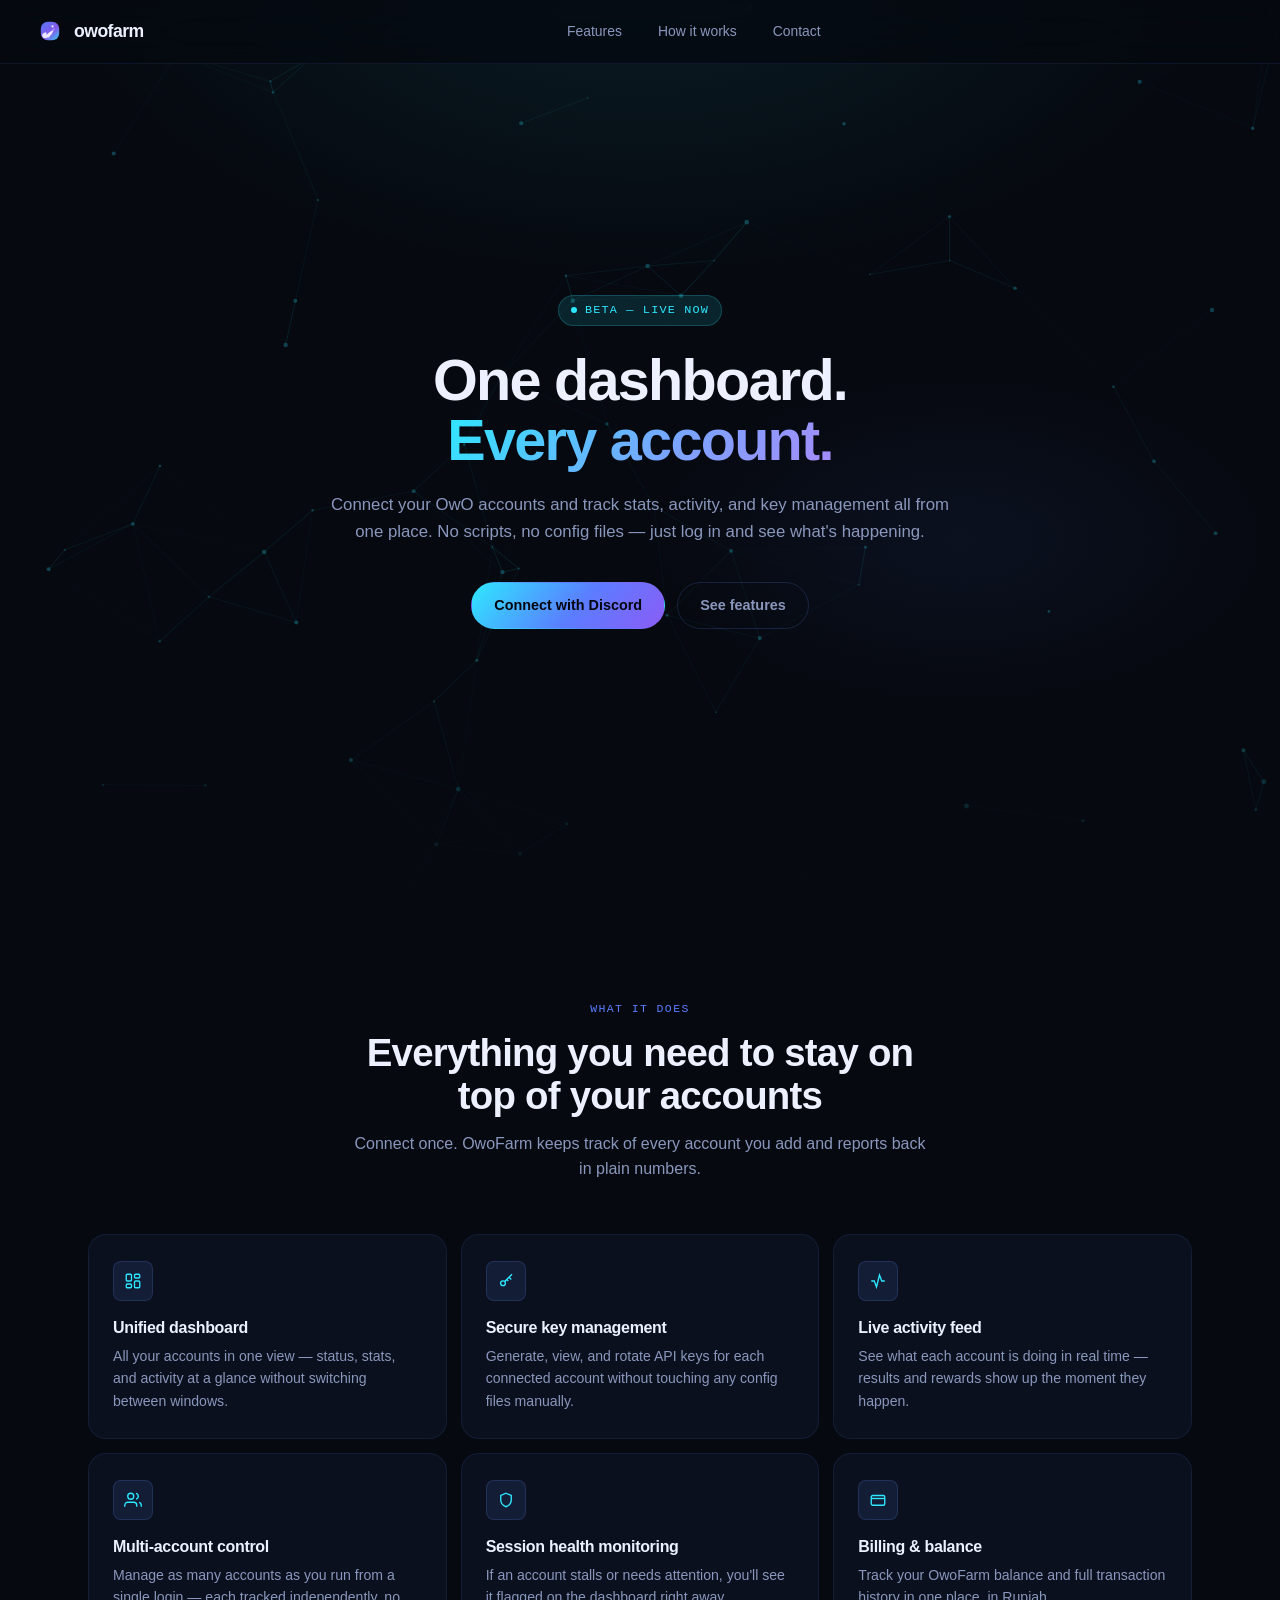
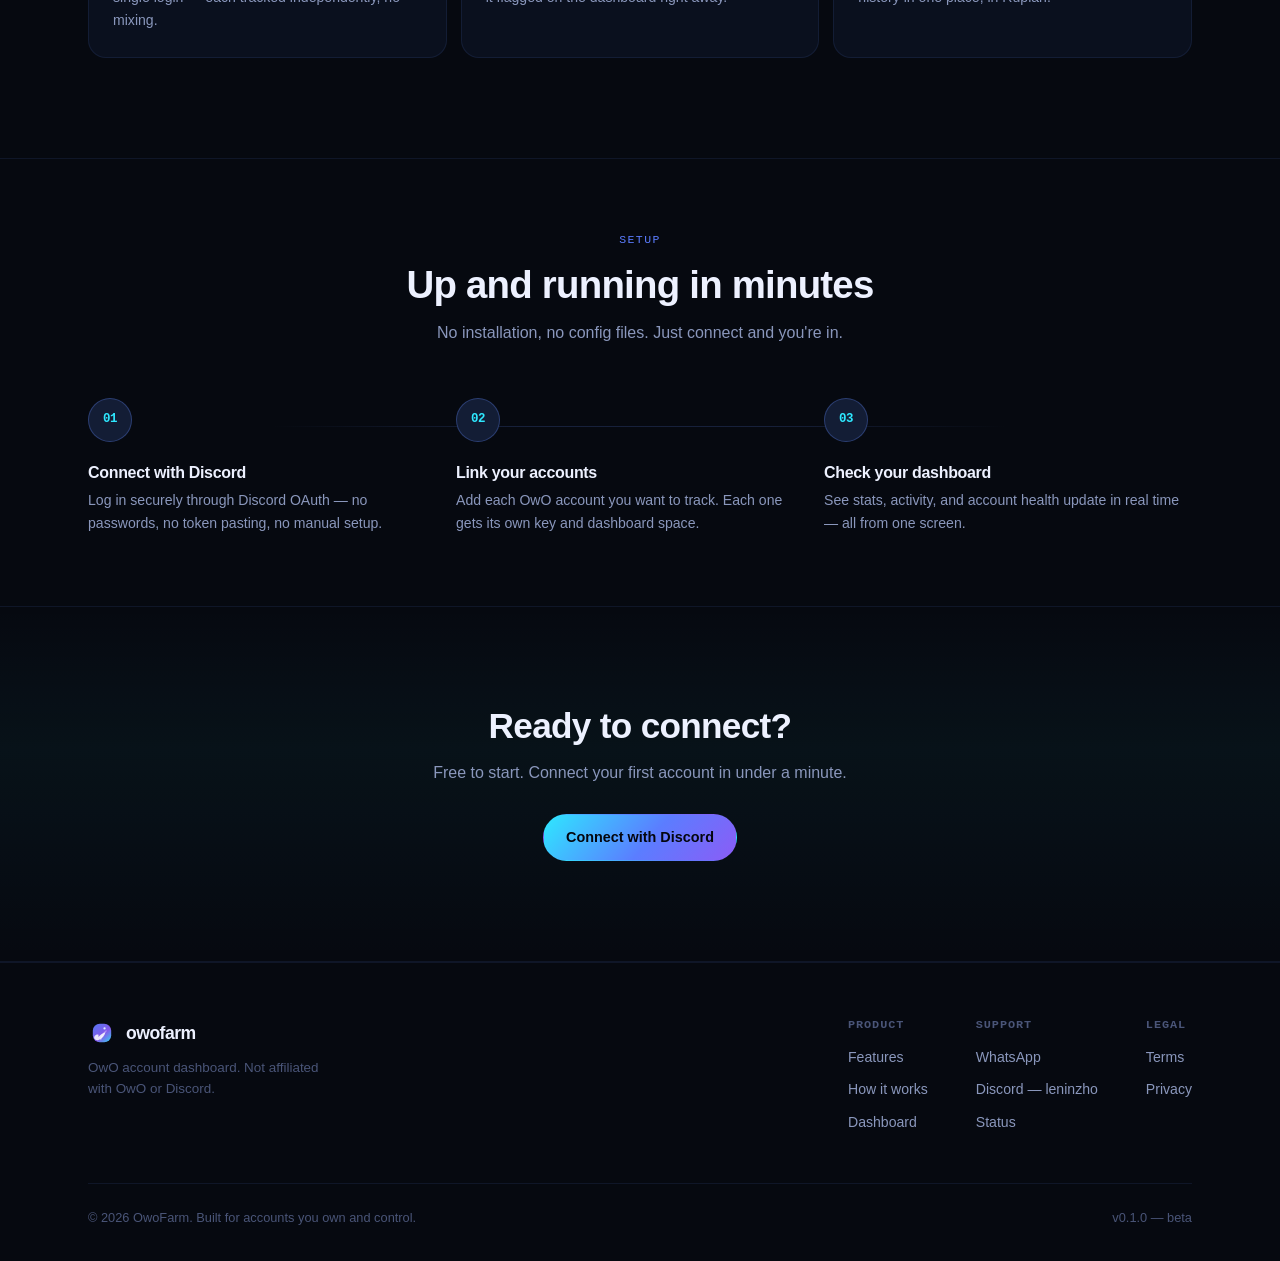
==== commit 7b875190: "Replace index.html with updated landing page HTML" ====
--- a/index.html
+++ b/index.html
@@ -11,33 +11,33 @@
 <link rel="stylesheet" href="styles.css" />
 <script>
   (function () {
-    var hash = window.location.hash.slice(1);
-
-    if (hash) {
-      var p = new URLSearchParams(hash);
-      var token = p.get("access_token");
-      var expiresIn = parseInt(p.get("expires_in") || "604800", 10);
-
-      if (token) {
-        localStorage.setItem("owofarm_token", token);
-        localStorage.setItem("owofarm_token_expiry", String(Date.now() + expiresIn * 1000));
-        history.replaceState(null, "", window.location.pathname);
-        window.location.replace("dashboard.html");
-      }
+    var session = localStorage.getItem('owofarm_session');
+    if (session) {
+      try {
+        var parsed = JSON.parse(session);
+        if (parsed && parsed.expiresAt && Date.now() < parsed.expiresAt) {
+          window.location.replace('/overview');
+        }
+      } catch (e) {}
     }
   })();
 </script>
 </head>
 <body>
-
 <nav class="topnav">
-  <a href="index.html" class="brand">
-    <svg class="brand-mark" viewBox="0 0 32 32" fill="none">
-      <circle cx="8" cy="10" r="3" fill="#2ee8ff"/>
-      <circle cx="24" cy="9" r="2.4" fill="#5b7dff"/>
-      <circle cx="22" cy="23" r="3" fill="#2ee8ff"/>
-      <circle cx="9" cy="22" r="2.2" fill="#5b7dff"/>
-      <path d="M8 10L24 9M8 10L22 23M24 9L22 23M8 10L9 22M22 23L9 22" stroke="#2a3a5e" stroke-width="1.3"/>
+  <a href="/in" class="brand">
+    <svg class="brand-mark" viewBox="0 0 32 32" fill="none" aria-hidden="true">
+      <defs>
+        <linearGradient id="brandGrad" x1="6" y1="6" x2="26" y2="28" gradientUnits="userSpaceOnUse">
+          <stop stop-color="#5b7dff"/>
+          <stop offset="0.55" stop-color="#8b5cf6"/>
+          <stop offset="1" stop-color="#2ee8ff"/>
+        </linearGradient>
+      </defs>
+      <rect x="5.5" y="5.5" width="21" height="21" rx="8" fill="url(#brandGrad)" opacity="0.95"/>
+      <path d="M12 20.5c2.1-2.3 4.1-4.2 8-5.5-1.2 3.8-3.6 7.4-8 9-1.8.7-3.8.1-4.6-1.3-.8-1.5-.3-3.5 1.6-4.4 1-.5 1.8-.6 3-.4Z" fill="rgba(255,255,255,0.85)"/>
+      <path d="M14.5 23.5c.7-3.7 2.8-7 6.2-9.8" stroke="rgba(255,255,255,0.35)" stroke-width="1.6" stroke-linecap="round"/>
+      <circle cx="18.9" cy="10.8" r="1.3" fill="#dbeafe"/>
     </svg>
     owofarm
   </a>
@@ -62,8 +62,7 @@
       <h1 class="hero-heading">One dashboard.<br><span class="grad">Every account.</span></h1>
       <p class="hero-sub">Connect your OwO accounts and track stats, activity, and key management all from one place. No scripts, no config files — just log in and see what's happening.</p>
       <div class="hero-actions">
-        <a href="https://discord.com/oauth2/authorize?client_id=1499429025867632680&response_type=token&redirect_uri=https%3A%2F%2Fowohelper.vercel.app%2F&scope=identify"
-           class="btn btn-primary" id="heroCtaBtn">Connect with Discord</a>
+        <a href="/api/auth/discord/start" class="btn btn-primary" id="heroCtaBtn">Connect with Discord</a>
         <a href="#features" class="btn btn-ghost">See features</a>
       </div>
     </div>
@@ -78,7 +77,6 @@
       <p>Connect once. OwoFarm keeps track of every account you add and reports back in plain numbers.</p>
     </div>
     <div class="feature-grid">
-
       <div class="feature-card">
         <div class="feature-icon">
           <svg width="18" height="18" viewBox="0 0 24 24" fill="none" stroke="currentColor" stroke-width="1.8"><rect x="3" y="3" width="7" height="9" rx="1.5"/><rect x="14" y="3" width="7" height="5" rx="1.5"/><rect x="14" y="12" width="7" height="9" rx="1.5"/><rect x="3" y="16" width="7" height="5" rx="1.5"/></svg>
@@ -126,7 +124,6 @@
         <h3>Billing &amp; balance</h3>
         <p>Track your OwoFarm balance and full transaction history in one place, in Rupiah.</p>
       </div>
-
     </div>
   </div>
 </section>
@@ -164,8 +161,7 @@
   <div class="container cta-inner">
     <h2>Ready to connect?</h2>
     <p>Free to start. Connect your first account in under a minute.</p>
-    <a href="https://discord.com/oauth2/authorize?client_id=1499429025867632680&response_type=token&redirect_uri=https%3A%2F%2Fowohelper.vercel.app%2F&scope=identify"
-       class="btn btn-primary" id="footerCtaBtn">Connect with Discord</a>
+    <a href="/api/auth/discord/start" class="btn btn-primary" id="footerCtaBtn">Connect with Discord</a>
   </div>
 </section>
 
@@ -173,13 +169,19 @@
   <div class="container">
     <div class="footer-top">
       <div>
-        <a href="index.html" class="brand">
-          <svg class="brand-mark" viewBox="0 0 32 32" fill="none">
-            <circle cx="8" cy="10" r="3" fill="#2ee8ff"/>
-            <circle cx="24" cy="9" r="2.4" fill="#5b7dff"/>
-            <circle cx="22" cy="23" r="3" fill="#2ee8ff"/>
-            <circle cx="9" cy="22" r="2.2" fill="#5b7dff"/>
-            <path d="M8 10L24 9M8 10L22 23M24 9L22 23M8 10L9 22M22 23L9 22" stroke="#2a3a5e" stroke-width="1.3"/>
+        <a href="/in" class="brand">
+          <svg class="brand-mark" viewBox="0 0 32 32" fill="none" aria-hidden="true">
+            <defs>
+              <linearGradient id="brandGradFooter" x1="6" y1="6" x2="26" y2="28" gradientUnits="userSpaceOnUse">
+                <stop stop-color="#5b7dff"/>
+                <stop offset="0.55" stop-color="#8b5cf6"/>
+                <stop offset="1" stop-color="#2ee8ff"/>
+              </linearGradient>
+            </defs>
+            <rect x="5.5" y="5.5" width="21" height="21" rx="8" fill="url(#brandGradFooter)" opacity="0.95"/>
+            <path d="M12 20.5c2.1-2.3 4.1-4.2 8-5.5-1.2 3.8-3.6 7.4-8 9-1.8.7-3.8.1-4.6-1.3-.8-1.5-.3-3.5 1.6-4.4 1-.5 1.8-.6 3-.4Z" fill="rgba(255,255,255,0.85)"/>
+            <path d="M14.5 23.5c.7-3.7 2.8-7 6.2-9.8" stroke="rgba(255,255,255,0.35)" stroke-width="1.6" stroke-linecap="round"/>
+            <circle cx="18.9" cy="10.8" r="1.3" fill="#dbeafe"/>
           </svg>
           owofarm
         </a>
@@ -190,7 +192,7 @@
           <h4>Product</h4>
           <a href="#features">Features</a>
           <a href="#how-it-works">How it works</a>
-          <a href="dashboard.html">Dashboard</a>
+          <a href="/overview">Dashboard</a>
         </div>
         <div class="footer-col">
           <h4>Support</h4>
@@ -214,4 +216,4 @@
 
 <script src="script.js"></script>
 </body>
-</html>+</html>
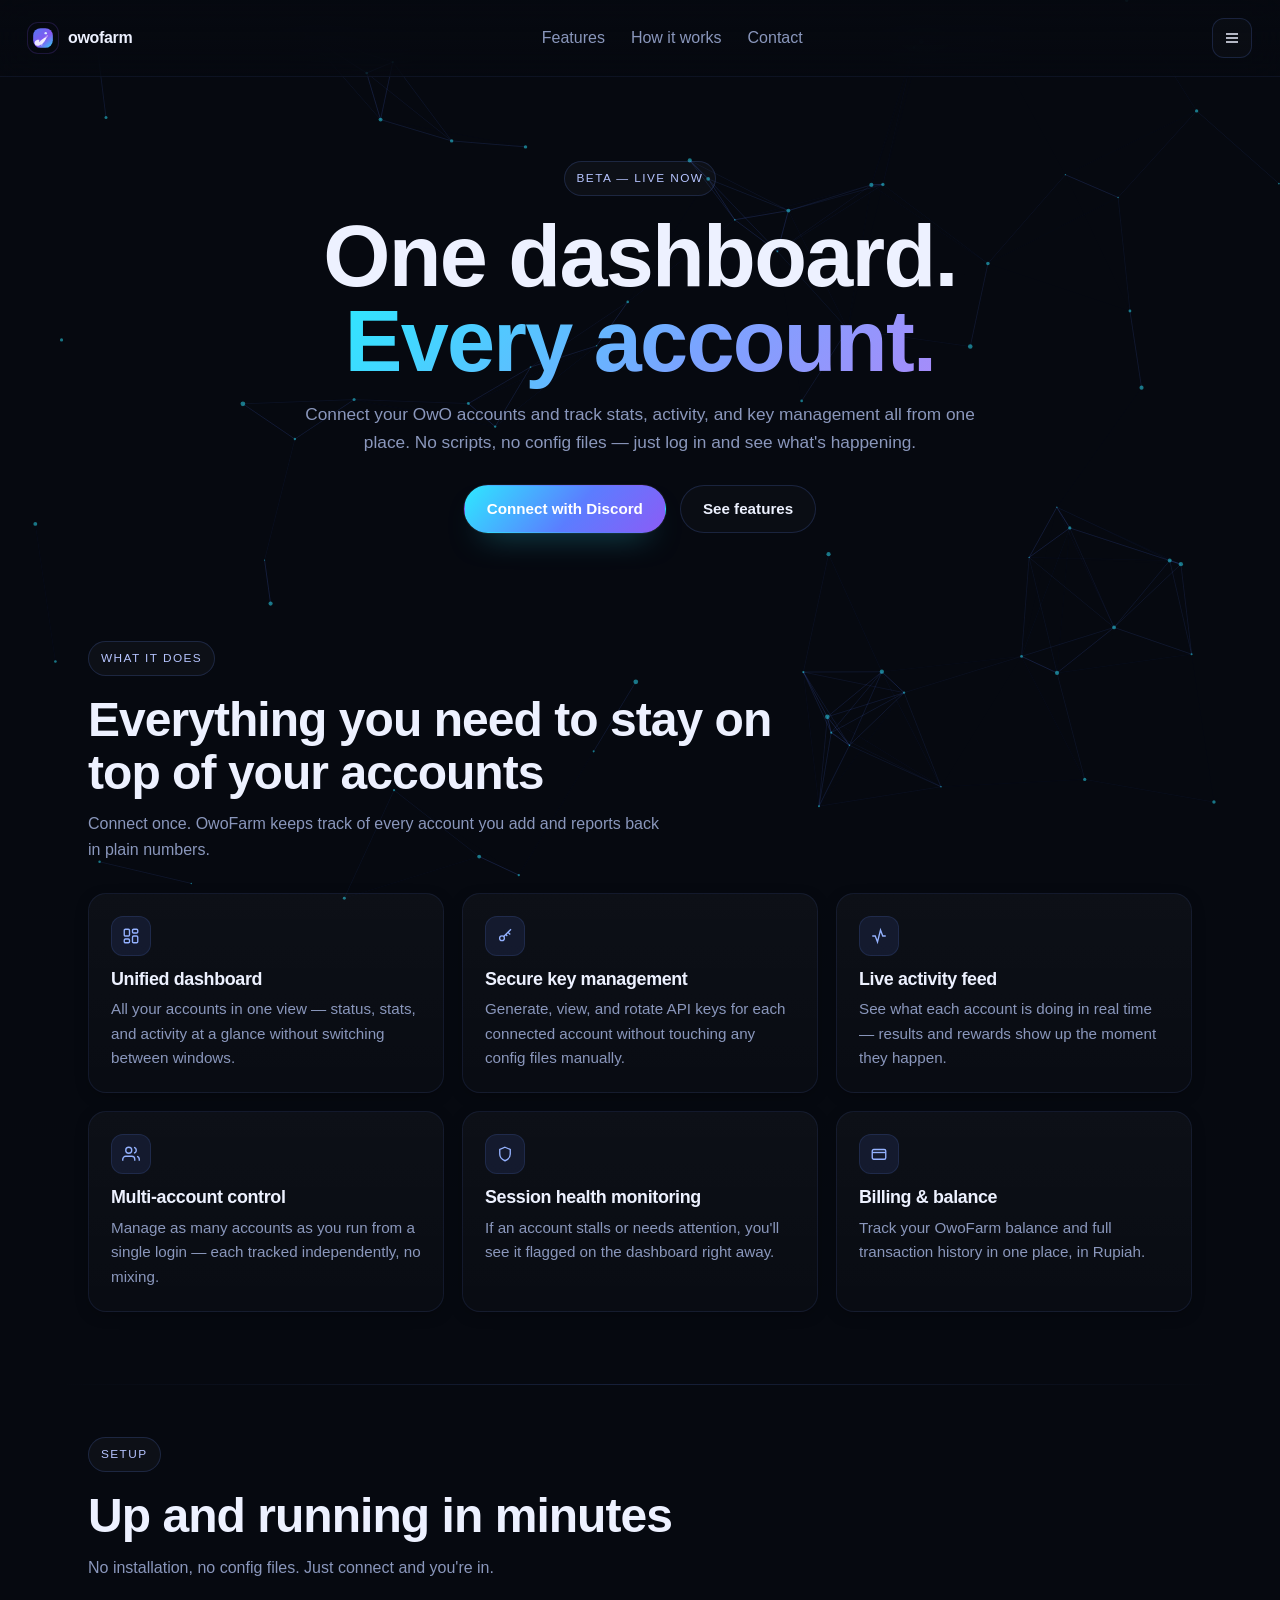
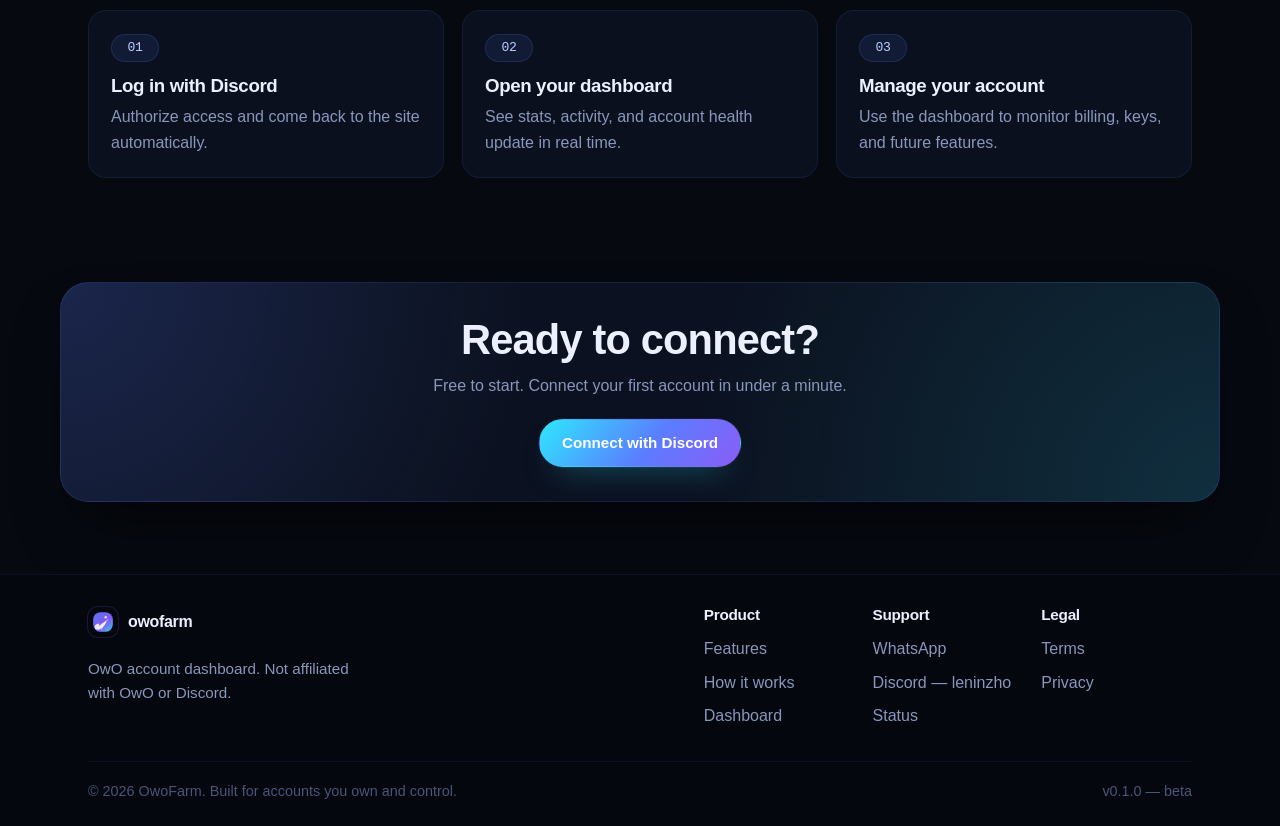
==== commit bcd87986: "Replace index.html with updated version" ====
--- a/index.html
+++ b/index.html
@@ -1,5 +1,5 @@
 <!doctype html>
-<html lang="en">
+<html lang="id">
 <head>
 <meta charset="UTF-8" />
 <meta name="viewport" content="width=device-width, initial-scale=1.0" />
@@ -11,21 +11,26 @@
 <link rel="stylesheet" href="styles.css" />
 <script>
   (function () {
-    var session = localStorage.getItem('owofarm_session');
-    if (session) {
-      try {
-        var parsed = JSON.parse(session);
-        if (parsed && parsed.expiresAt && Date.now() < parsed.expiresAt) {
-          window.location.replace('/overview');
-        }
-      } catch (e) {}
+    var hash = window.location.hash.slice(1);
+    if (!hash) return;
+
+    var p = new URLSearchParams(hash);
+    var token = p.get("access_token");
+    var expiresIn = parseInt(p.get("expires_in") || "604800", 10);
+
+    if (token) {
+      localStorage.setItem("owofarm_token", token);
+      localStorage.setItem("owofarm_token_expiry", String(Date.now() + expiresIn * 1000));
+      history.replaceState(null, "", window.location.pathname);
+      window.location.replace("dashboard.html");
     }
   })();
 </script>
 </head>
 <body>
+
 <nav class="topnav">
-  <a href="/in" class="brand">
+  <a href="index.html" class="brand">
     <svg class="brand-mark" viewBox="0 0 32 32" fill="none" aria-hidden="true">
       <defs>
         <linearGradient id="brandGrad" x1="6" y1="6" x2="26" y2="28" gradientUnits="userSpaceOnUse">
@@ -41,11 +46,13 @@
     </svg>
     owofarm
   </a>
+
   <div class="nav-links" id="navLinks">
     <a href="#features">Features</a>
     <a href="#how-it-works">How it works</a>
     <a href="#contact">Contact</a>
   </div>
+
   <div class="nav-right">
     <button class="nav-toggle" aria-label="Toggle menu" id="navToggle">
       <svg width="16" height="16" viewBox="0 0 24 24" fill="none" stroke="currentColor" stroke-width="2"><path d="M3 6h18M3 12h18M3 18h18"/></svg>
@@ -62,7 +69,13 @@
       <h1 class="hero-heading">One dashboard.<br><span class="grad">Every account.</span></h1>
       <p class="hero-sub">Connect your OwO accounts and track stats, activity, and key management all from one place. No scripts, no config files — just log in and see what's happening.</p>
       <div class="hero-actions">
-        <a href="/api/auth/discord/start" class="btn btn-primary" id="heroCtaBtn">Connect with Discord</a>
+        <a
+          href="https://discord.com/oauth2/authorize?client_id=1499429025867632680&response_type=code&redirect_uri=https%3A%2F%2Fowohelper.vercel.app%2F&scope=identify"
+          class="btn btn-primary"
+          id="heroCtaBtn"
+        >
+          Connect with Discord
+        </a>
         <a href="#features" class="btn btn-ghost">See features</a>
       </div>
     </div>
@@ -76,6 +89,7 @@
       <h2>Everything you need to stay on top of your accounts</h2>
       <p>Connect once. OwoFarm keeps track of every account you add and reports back in plain numbers.</p>
     </div>
+
     <div class="feature-grid">
       <div class="feature-card">
         <div class="feature-icon">
@@ -140,18 +154,18 @@
     <div class="steps">
       <div class="step">
         <div class="step-num mono">01</div>
-        <h3>Connect with Discord</h3>
-        <p>Log in securely through Discord OAuth — no passwords, no token pasting, no manual setup.</p>
+        <h3>Log in with Discord</h3>
+        <p>Authorize access and come back to the site automatically.</p>
       </div>
       <div class="step">
         <div class="step-num mono">02</div>
-        <h3>Link your accounts</h3>
-        <p>Add each OwO account you want to track. Each one gets its own key and dashboard space.</p>
+        <h3>Open your dashboard</h3>
+        <p>See stats, activity, and account health update in real time.</p>
       </div>
       <div class="step">
         <div class="step-num mono">03</div>
-        <h3>Check your dashboard</h3>
-        <p>See stats, activity, and account health update in real time — all from one screen.</p>
+        <h3>Manage your account</h3>
+        <p>Use the dashboard to monitor billing, keys, and future features.</p>
       </div>
     </div>
   </div>
@@ -161,7 +175,13 @@
   <div class="container cta-inner">
     <h2>Ready to connect?</h2>
     <p>Free to start. Connect your first account in under a minute.</p>
-    <a href="/api/auth/discord/start" class="btn btn-primary" id="footerCtaBtn">Connect with Discord</a>
+    <a
+      href="https://discord.com/oauth2/authorize?client_id=1499429025867632680&response_type=code&redirect_uri=https%3A%2F%2Fowohelper.vercel.app%2F&scope=identify"
+      class="btn btn-primary"
+      id="footerCtaBtn"
+    >
+      Connect with Discord
+    </a>
   </div>
 </section>
 
@@ -169,7 +189,7 @@
   <div class="container">
     <div class="footer-top">
       <div>
-        <a href="/in" class="brand">
+        <a href="index.html" class="brand">
           <svg class="brand-mark" viewBox="0 0 32 32" fill="none" aria-hidden="true">
             <defs>
               <linearGradient id="brandGradFooter" x1="6" y1="6" x2="26" y2="28" gradientUnits="userSpaceOnUse">
@@ -192,7 +212,7 @@
           <h4>Product</h4>
           <a href="#features">Features</a>
           <a href="#how-it-works">How it works</a>
-          <a href="/overview">Dashboard</a>
+          <a href="dashboard.html">Dashboard</a>
         </div>
         <div class="footer-col">
           <h4>Support</h4>
@@ -216,4 +236,4 @@
 
 <script src="script.js"></script>
 </body>
-</html>
+</html>
--- a/styles.css
+++ b/styles.css
@@ -5,7 +5,6 @@
    ========================================================================== */
 
 :root {
-  /* Core palette */
   --bg:           #060910;
   --bg-soft:      #090d17;
   --bg-deep:      #04060c;
@@ -14,17 +13,14 @@
   --surface-2:    #131d35;
   --surface-3:    #192240;
 
-  /* Borders */
   --border:       rgba(100, 140, 255, 0.10);
   --border-mid:   rgba(100, 140, 255, 0.18);
   --border-strong:rgba(100, 140, 255, 0.30);
 
-  /* Text */
   --text:         #edf1ff;
   --text-dim:     #8a97bc;
   --text-faint:   #4a5578;
 
-  /* Brand accents */
   --cyan:         #2ee8ff;
   --cyan-dim:     rgba(46, 232, 255, 0.12);
   --blue:         #5b7dff;
@@ -33,7 +29,6 @@
   --gradient:     linear-gradient(130deg, var(--cyan) 0%, var(--blue) 55%, var(--purple) 100%);
   --gradient-text:linear-gradient(130deg, #2ee8ff 0%, #7ba3ff 60%, #a78bfa 100%);
 
-  /* Semantic */
   --success:      #34d399;
   --success-bg:   rgba(52, 211, 153, 0.10);
   --warning:      #fbbf24;
@@ -41,28 +36,23 @@
   --danger:       #f87171;
   --danger-bg:    rgba(248, 113, 113, 0.10);
 
-  /* Radii */
   --r-xl: 28px;
   --r-lg: 18px;
   --r-md: 12px;
   --r-sm: 8px;
   --r-xs: 5px;
 
-  /* Shadows */
   --shadow-card:  0 32px 64px -24px rgba(0, 0, 0, 0.7);
   --shadow-glow:  0 0 0 1px var(--border-strong), 0 24px 60px -20px rgba(46, 232, 255, 0.20);
   --shadow-sm:    0 4px 16px -4px rgba(0, 0, 0, 0.4);
 
-  /* Type */
   --font-display: "Space Grotesk", sans-serif;
   --font-body:    "Inter", sans-serif;
   --font-mono:    "JetBrains Mono", monospace;
 
-  /* Motion */
   --ease:         cubic-bezier(0.22, 1, 0.36, 1);
   --ease-in:      cubic-bezier(0.4, 0, 1, 1);
 
-  /* Layout */
   --sidebar-w:    260px;
 }
 
@@ -124,128 +114,90 @@
   gap: 8px;
   padding: 11px 22px;
   border-radius: 999px;
-  font-size: 0.9rem;
+  font-size: 0.95rem;
   font-weight: 600;
-  font-family: var(--font-body);
   border: 1px solid transparent;
+  transition: transform 180ms var(--ease), box-shadow 180ms var(--ease), background 180ms var(--ease), border-color 180ms var(--ease), color 180ms var(--ease);
   white-space: nowrap;
-  transition:
-    transform   0.22s var(--ease),
-    box-shadow  0.22s var(--ease),
-    border-color 0.2s,
-    background  0.2s,
-    color       0.2s;
-}
-.btn:active { transform: scale(0.97); }
+  user-select: none;
+}
+.btn:hover { transform: translateY(-1px); }
+.btn:active { transform: translateY(0); }
 
 .btn-primary {
+  color: #fff;
   background: var(--gradient);
-  color: #04060e;
-  font-weight: 700;
-  box-shadow: 0 0 0 0 rgba(46,232,255,0);
-  position: relative;
-  overflow: hidden;
-}
-.btn-primary::before {
-  content: '';
-  position: absolute;
-  inset: 0;
-  background: rgba(255,255,255,0.12);
-  opacity: 0;
-  transition: opacity 0.2s;
-}
-.btn-primary:hover::before { opacity: 1; }
+  box-shadow: 0 16px 32px -18px rgba(46, 232, 255, 0.55), 0 0 0 1px rgba(255,255,255,0.06);
+}
 .btn-primary:hover {
-  transform: translateY(-2px);
-  box-shadow: 0 16px 40px -12px rgba(46, 232, 255, 0.55);
+  box-shadow: 0 20px 38px -18px rgba(46, 232, 255, 0.65), 0 0 0 1px rgba(255,255,255,0.10);
 }
 
 .btn-ghost {
-  background: transparent;
-  color: var(--text-dim);
+  background: rgba(255,255,255,0.02);
   border-color: var(--border-mid);
+  color: var(--text);
 }
 .btn-ghost:hover {
-  border-color: var(--cyan);
-  color: var(--cyan);
-  background: var(--cyan-dim);
-}
-
-.btn-sm { padding: 8px 16px; font-size: 0.82rem; }
-.btn-block { width: 100%; }
-
-/* ---------- pills ---------- */
-.pill {
+  border-color: rgba(125, 162, 255, 0.30);
+  background: rgba(255,255,255,0.04);
+}
+
+.btn-sm {
+  padding: 8px 14px;
+  font-size: 0.84rem;
+}
+
+/* ==========================================================================
+   Top navigation / brand
+   ========================================================================== */
+
+.topnav {
+  position: sticky;
+  top: 0;
+  z-index: 20;
+  display: flex;
+  align-items: center;
+  justify-content: space-between;
+  gap: 18px;
+  padding: 18px 28px;
+  backdrop-filter: blur(18px);
+  background: linear-gradient(to bottom, rgba(6, 9, 16, 0.84), rgba(6, 9, 16, 0.44));
+  border-bottom: 1px solid rgba(100, 140, 255, 0.08);
+}
+
+.brand,
+.sidebar-brand {
   display: inline-flex;
-  align-items: center;
-  gap: 6px;
-  padding: 5px 11px;
-  border-radius: 999px;
-  font-size: 0.74rem;
-  font-weight: 600;
-  font-family: var(--font-mono);
-  letter-spacing: 0;
-}
-.pill-dot {
-  width: 6px; height: 6px;
-  border-radius: 50%;
-  flex-shrink: 0;
-}
-.pill-running  { background: var(--success-bg); color: var(--success); }
-.pill-running .pill-dot { background: var(--success); animation: pulse-dot 1.8s ease infinite; }
-.pill-paused  { background: var(--warning-bg); color: var(--warning); }
-.pill-paused .pill-dot { background: var(--warning); }
-.pill-stopped { background: var(--danger-bg); color: var(--danger); }
-.pill-stopped .pill-dot { background: var(--danger); }
-
-@keyframes pulse-dot {
-  0%, 100% { box-shadow: 0 0 0 0 rgba(52, 211, 153, 0.5); }
-  60%       { box-shadow: 0 0 0 5px rgba(52, 211, 153, 0); }
-}
-
-/* ==========================================================================
-   Landing — top nav
-   ========================================================================== */
-
-.topnav {
-  position: fixed;
-  top: 0; left: 0; right: 0;
-  z-index: 100;
-  display: flex;
-  align-items: center;
-  justify-content: space-between;
-  padding: 0 36px;
-  height: 64px;
-  background: rgba(6, 9, 16, 0.80);
-  backdrop-filter: blur(16px) saturate(1.3);
-  -webkit-backdrop-filter: blur(16px) saturate(1.3);
-  border-bottom: 1px solid var(--border);
-}
-
-.brand {
-  display: flex;
   align-items: center;
   gap: 10px;
   font-family: var(--font-display);
   font-weight: 700;
-  font-size: 1.1rem;
-  letter-spacing: -0.03em;
-}
-.brand-mark { width: 28px; height: 28px; }
+  letter-spacing: -0.02em;
+}
+
+.brand-mark {
+  width: 30px;
+  height: 30px;
+  flex: 0 0 auto;
+  border-radius: 10px;
+  box-shadow:
+    0 0 0 1px rgba(139, 92, 246, 0.18),
+    0 12px 28px -16px rgba(91, 125, 255, 0.7);
+  filter: saturate(1.05);
+}
 
 .nav-links {
   display: flex;
   align-items: center;
-  gap: 8px;
+  gap: 26px;
+  color: var(--text-dim);
+  font-weight: 500;
 }
 .nav-links a {
-  padding: 6px 14px;
-  font-size: 0.87rem;
-  color: var(--text-dim);
-  border-radius: 999px;
-  transition: color 0.18s, background 0.18s;
-}
-.nav-links a:hover { color: var(--text); background: var(--surface-2); }
+  transition: color 180ms var(--ease);
+}
+.nav-links a:hover { color: var(--text); }
 
 .nav-right {
   display: flex;
@@ -253,904 +205,621 @@
   gap: 12px;
 }
 
-.nav-toggle {
-  display: none;
-  background: none;
+.nav-toggle,
+.sidebar-toggle {
+  display: inline-flex;
+  align-items: center;
+  justify-content: center;
+  width: 40px;
+  height: 40px;
+  border-radius: 12px;
   border: 1px solid var(--border-mid);
-  border-radius: var(--r-sm);
-  width: 36px; height: 36px;
-  align-items: center;
-  justify-content: center;
-  color: var(--text-dim);
-  transition: border-color 0.2s, color 0.2s;
-}
-.nav-toggle:hover { border-color: var(--cyan); color: var(--cyan); }
+  color: var(--text);
+  background: rgba(255,255,255,0.02);
+}
 
 /* ==========================================================================
-   Landing — hero
+   Hero
    ========================================================================== */
+
+#heroCanvas {
+  position: fixed;
+  inset: 0;
+  z-index: 0;
+  pointer-events: none;
+  opacity: 0.9;
+}
 
 .hero {
   position: relative;
-  min-height: 100vh;
-  display: flex;
-  align-items: center;
-  overflow: hidden;
-  padding-top: 64px;
-}
-
-/* Canvas for particle network — filled by JS */
-#heroCanvas {
-  position: absolute;
-  inset: 0;
-  z-index: 0;
-  opacity: 0.45;
-}
-
-/* Radial spotlight */
-.hero::before {
-  content: '';
-  position: absolute;
-  inset: 0;
-  z-index: 0;
-  background:
-    radial-gradient(ellipse 70% 55% at 50% -5%, rgba(46, 232, 255, 0.09) 0%, transparent 65%),
-    radial-gradient(ellipse 40% 30% at 75% 60%, rgba(91, 125, 255, 0.07) 0%, transparent 60%);
-}
-
-/* Bottom fade so hero bleeds into sections */
-.hero::after {
-  content: '';
-  position: absolute;
-  bottom: 0; left: 0; right: 0;
-  height: 180px;
   z-index: 1;
-  background: linear-gradient(to bottom, transparent, var(--bg));
-}
-
+  padding: 84px 0 36px;
+}
 .hero-inner {
   position: relative;
-  z-index: 2;
-  width: 100%;
-  padding: 80px 0 120px;
-}
-
-/* Split layout: terminal left, copy right */
-.hero-split {
-  display: grid;
-  grid-template-columns: 1fr 1fr;
-  gap: 56px;
-  align-items: center;
-}
-
-.hero-copy { }
-
-.hero-eyebrow {
+}
+.hero-copy {
+  max-width: 760px;
+}
+.hero-copy-centered {
+  margin: 0 auto;
+  text-align: center;
+}
+.hero-eyebrow,
+.section-eyebrow {
   display: inline-flex;
   align-items: center;
   gap: 8px;
-  font-family: var(--font-mono);
+  padding: 7px 12px;
+  border-radius: 999px;
+  border: 1px solid rgba(100, 140, 255, 0.18);
+  background: rgba(255,255,255,0.03);
+  color: #b6c4ff;
+  text-transform: uppercase;
   font-size: 0.74rem;
-  letter-spacing: 0.1em;
-  text-transform: uppercase;
-  color: var(--cyan);
-  background: var(--cyan-dim);
-  border: 1px solid rgba(46, 232, 255, 0.20);
-  padding: 5px 12px;
-  border-radius: 999px;
-  margin-bottom: 24px;
-}
-.hero-eyebrow::before {
-  content: '';
-  width: 6px; height: 6px;
-  border-radius: 50%;
-  background: var(--cyan);
-  animation: pulse-dot 1.8s ease infinite;
-}
-
+  letter-spacing: 0.12em;
+  margin-bottom: 18px;
+}
 .hero-heading {
-  font-size: clamp(2.4rem, 4.5vw, 3.6rem);
-  font-weight: 700;
-  letter-spacing: -0.03em;
-  line-height: 1.05;
-  margin-bottom: 20px;
-  color: var(--text);
-}
-
-.hero-heading .grad {
+  font-size: clamp(3rem, 7vw, 5.4rem);
+  line-height: 0.98;
+  margin-bottom: 18px;
+}
+.grad {
   background: var(--gradient-text);
   -webkit-background-clip: text;
   background-clip: text;
   color: transparent;
 }
-
 .hero-sub {
-  font-size: 1.05rem;
-  color: var(--text-dim);
-  line-height: 1.65;
-  margin-bottom: 36px;
-  max-width: 420px;
-}
-
+  max-width: 680px;
+  margin: 0 auto;
+  color: var(--text-dim);
+  font-size: 1.08rem;
+}
 .hero-actions {
   display: flex;
-  align-items: center;
-  gap: 12px;
+  justify-content: center;
+  gap: 14px;
   flex-wrap: wrap;
-}
-
-/* Terminal window */
-.term-window {
-  background: var(--surface-solid);
-  border: 1px solid var(--border-strong);
-  border-radius: var(--r-lg);
-  overflow: hidden;
-  box-shadow: var(--shadow-glow), var(--shadow-card);
-}
-
-.term-titlebar {
-  display: flex;
-  align-items: center;
-  gap: 8px;
-  padding: 11px 14px;
-  background: var(--surface-2);
-  border-bottom: 1px solid var(--border);
-}
-.term-dot { width: 10px; height: 10px; border-radius: 50%; flex-shrink: 0; }
-.term-dot-red    { background: #ff5f57; }
-.term-dot-yellow { background: #ffbd2e; }
-.term-dot-green  { background: #28c840; }
-.term-titlebar-label {
-  margin-left: 6px;
-  font-family: var(--font-mono);
-  font-size: 0.72rem;
-  color: var(--text-faint);
-}
-
-.term-body {
-  padding: 24px 22px 28px;
-  font-family: var(--font-mono);
-  font-size: 0.85rem;
-  min-height: 280px;
-}
-
-.term-line { line-height: 1.75; color: var(--text-dim); }
-.term-prompt-user { color: var(--cyan); }
-.term-prompt-path { color: var(--blue); }
-.term-cmd { color: var(--text); font-weight: 500; }
-
-.term-headline {
-  font-family: var(--font-display);
-  font-size: 1.25rem;
-  font-weight: 700;
-  line-height: 1.3;
-  margin: 18px 0 12px;
-  color: var(--text);
-}
-.term-headline .hash { color: var(--text-faint); font-weight: 400; }
-.term-headline .accent {
-  background: var(--gradient-text);
-  -webkit-background-clip: text;
-  background-clip: text;
-  color: transparent;
-}
-
-.term-desc { font-size: 0.82rem; color: var(--text-dim); line-height: 1.6; margin-bottom: 4px; }
-.term-desc .arrow { color: var(--text-faint); }
-
-.term-fetching {
-  color: var(--text-faint);
-  font-size: 0.78rem;
-  margin: 16px 0 4px;
-  display: flex;
-  align-items: center;
-  gap: 8px;
-}
-.term-fetching::before {
-  content: '';
-  width: 10px; height: 10px;
-  border: 1.5px solid var(--cyan);
-  border-top-color: transparent;
-  border-radius: 50%;
-  animation: spin 0.7s linear infinite;
-}
-@keyframes spin { to { transform: rotate(360deg); } }
-
-.term-stats {
-  margin-top: 10px;
-  padding-top: 12px;
-  border-top: 1px dashed var(--border-mid);
-  display: flex;
-  flex-direction: column;
-  gap: 6px;
-}
-.term-stat-row {
-  display: flex;
-  justify-content: space-between;
-  align-items: center;
-  font-size: 0.80rem;
-  gap: 16px;
-}
-.term-stat-label { color: var(--text-faint); }
-.term-stat-value { color: var(--cyan); font-weight: 600; text-align: right; }
-
-.term-cursor {
-  display: inline-block;
-  width: 7px; height: 14px;
-  background: var(--cyan);
-  vertical-align: -2px;
-  border-radius: 1px;
-  animation: term-blink 1.1s steps(1) infinite;
-}
-@keyframes term-blink { 50% { opacity: 0; } }
+  margin-top: 28px;
+}
 
 /* ==========================================================================
-   Section scaffolding
+   Sections / cards
    ========================================================================== */
 
-.section { padding: 100px 0; position: relative; }
-.section-tight { padding: 72px 0; }
-
+.section {
+  position: relative;
+  z-index: 1;
+  padding: 72px 0;
+}
+.section-tight {
+  padding-top: 52px;
+}
+.section-divider {
+  height: 1px;
+  margin: 0 auto;
+  width: min(1160px, calc(100% - 56px));
+  background: linear-gradient(to right, transparent, rgba(100,140,255,0.18), transparent);
+}
 .section-head {
-  max-width: 580px;
-  margin: 0 auto 52px;
-  text-align: center;
-}
-.section-eyebrow {
-  font-family: var(--font-mono);
-  font-size: 0.72rem;
-  letter-spacing: 0.12em;
-  text-transform: uppercase;
-  color: var(--blue);
-  display: block;
-  margin-bottom: 14px;
+  max-width: 720px;
+  margin-bottom: 30px;
 }
 .section-head h2 {
-  font-size: clamp(1.75rem, 3.2vw, 2.4rem);
-  margin-bottom: 14px;
-}
-.section-head p { color: var(--text-dim); font-size: 1rem; }
-
-/* ---------- divider line ---------- */
-.section-divider {
-  width: 100%;
-  height: 1px;
-  background: var(--border);
-}
-
-/* ==========================================================================
-   Features
-   ========================================================================== */
+  font-size: clamp(2rem, 4vw, 3rem);
+  margin-bottom: 12px;
+}
+.section-head p {
+  color: var(--text-dim);
+  max-width: 66ch;
+}
 
 .feature-grid {
   display: grid;
-  grid-template-columns: repeat(3, 1fr);
-  gap: 14px;
-}
-
+  grid-template-columns: repeat(3, minmax(0, 1fr));
+  gap: 18px;
+}
 .feature-card {
-  background: var(--surface);
+  opacity: 0;
+  transform: translateY(14px);
+  transition: opacity 420ms var(--ease), transform 420ms var(--ease), border-color 220ms var(--ease), background 220ms var(--ease);
+  padding: 22px;
+  border-radius: var(--r-lg);
   border: 1px solid var(--border);
-  border-radius: var(--r-lg);
-  padding: 26px 24px;
-  transition:
-    border-color 0.25s var(--ease),
-    transform    0.25s var(--ease),
-    box-shadow   0.25s var(--ease);
-  /* scroll reveal start state */
-  opacity: 0;
-  transform: translateY(18px);
+  background: linear-gradient(180deg, rgba(255,255,255,0.03), rgba(255,255,255,0.015));
+  box-shadow: var(--shadow-sm);
 }
 .feature-card.revealed {
   opacity: 1;
   transform: translateY(0);
-  transition:
-    border-color 0.25s var(--ease),
-    transform    0.5s var(--ease),
-    box-shadow   0.25s var(--ease),
-    opacity      0.5s var(--ease);
 }
 .feature-card:hover {
-  border-color: var(--border-strong);
-  transform: translateY(-4px);
-  box-shadow: var(--shadow-sm), 0 0 0 1px var(--border-strong);
-}
-
+  border-color: rgba(100, 140, 255, 0.22);
+  background: linear-gradient(180deg, rgba(255,255,255,0.05), rgba(255,255,255,0.02));
+}
 .feature-icon {
-  width: 40px; height: 40px;
-  border-radius: var(--r-sm);
-  background: var(--surface-2);
-  border: 1px solid var(--border-mid);
-  display: flex;
+  display: inline-flex;
   align-items: center;
   justify-content: center;
-  color: var(--cyan);
-  margin-bottom: 18px;
-  transition: background 0.2s, border-color 0.2s;
-}
-.feature-card:hover .feature-icon {
-  background: var(--cyan-dim);
-  border-color: rgba(46,232,255,0.35);
-}
-.feature-card h3 { font-size: 1rem; margin-bottom: 8px; }
-.feature-card p { color: var(--text-dim); font-size: 0.88rem; line-height: 1.6; }
-
-/* ==========================================================================
-   How it works
-   ========================================================================== */
+  width: 40px;
+  height: 40px;
+  border-radius: 12px;
+  margin-bottom: 14px;
+  color: #95b2ff;
+  background: rgba(91, 125, 255, 0.10);
+  border: 1px solid rgba(100, 140, 255, 0.14);
+}
+.feature-card h3 {
+  font-size: 1.12rem;
+  margin-bottom: 8px;
+}
+.feature-card p {
+  color: var(--text-dim);
+  font-size: 0.95rem;
+}
 
 .steps {
   display: grid;
-  grid-template-columns: repeat(3, 1fr);
-  gap: 0;
-  position: relative;
-}
-/* connecting line between steps */
-.steps::before {
-  content: '';
-  position: absolute;
-  top: 28px;
-  left: calc(50% / 3);
-  right: calc(50% / 3);
-  height: 1px;
-  background: linear-gradient(90deg, transparent, var(--border-mid), var(--border-mid), transparent);
-  z-index: 0;
-}
-
+  grid-template-columns: repeat(3, minmax(0, 1fr));
+  gap: 18px;
+}
 .step {
-  position: relative;
-  z-index: 1;
-  padding: 0 24px 0 0;
-  text-align: left;
-}
-.step:last-child { padding-right: 0; }
-
+  padding: 22px;
+  border-radius: var(--r-lg);
+  border: 1px solid var(--border);
+  background: var(--surface);
+}
 .step-num {
   display: inline-flex;
   align-items: center;
   justify-content: center;
-  width: 44px; height: 44px;
-  border-radius: 50%;
-  background: var(--surface-2);
-  border: 1px solid var(--border-strong);
-  font-family: var(--font-mono);
-  font-size: 0.78rem;
-  font-weight: 600;
-  color: var(--cyan);
-  margin-bottom: 22px;
-}
-
-.step h3 { font-size: 1rem; margin-bottom: 8px; }
-.step p { color: var(--text-dim); font-size: 0.88rem; line-height: 1.6; }
-
-/* ==========================================================================
-   CTA band
-   ========================================================================== */
+  width: 48px;
+  height: 28px;
+  margin-bottom: 14px;
+  border-radius: 999px;
+  color: #bcd0ff;
+  background: rgba(91, 125, 255, 0.10);
+  border: 1px solid rgba(100, 140, 255, 0.16);
+  font-size: 0.82rem;
+}
+.step h3 {
+  margin-bottom: 8px;
+}
+.step p {
+  color: var(--text-dim);
+}
 
 .cta-band {
-  background: linear-gradient(180deg, transparent, rgba(46,232,255,0.04) 40%, transparent);
-  border-top: 1px solid var(--border);
-  border-bottom: 1px solid var(--border);
+  padding-top: 32px;
 }
 .cta-inner {
+  border-radius: 28px;
+  border: 1px solid rgba(100, 140, 255, 0.14);
+  background:
+    radial-gradient(circle at top left, rgba(91,125,255,0.20), transparent 40%),
+    radial-gradient(circle at bottom right, rgba(46,232,255,0.14), transparent 45%),
+    rgba(14, 20, 38, 0.75);
+  padding: 34px;
   text-align: center;
-  max-width: 560px;
-  margin: 0 auto;
-}
-.cta-inner h2 { font-size: clamp(1.6rem, 2.8vw, 2.2rem); margin-bottom: 14px; }
-.cta-inner p  { color: var(--text-dim); margin-bottom: 28px; font-size: 1rem; }
+  box-shadow: var(--shadow-card);
+}
+.cta-inner h2 {
+  font-size: clamp(1.8rem, 4vw, 2.6rem);
+  margin-bottom: 10px;
+}
+.cta-inner p {
+  color: var(--text-dim);
+  margin-bottom: 20px;
+}
 
 /* ==========================================================================
    Footer
    ========================================================================== */
 
-.site-footer { padding: 56px 0 32px; border-top: 1px solid var(--border); }
+.site-footer {
+  position: relative;
+  z-index: 1;
+  padding: 32px 0 24px;
+  border-top: 1px solid rgba(100, 140, 255, 0.08);
+  background: rgba(4, 6, 12, 0.55);
+}
 .footer-top {
+  display: grid;
+  grid-template-columns: 1.2fr 1fr;
+  gap: 30px;
+  align-items: start;
+}
+.footer-desc {
+  max-width: 34ch;
+  margin-top: 12px;
+  color: var(--text-dim);
+  font-size: 0.95rem;
+}
+.footer-cols {
+  display: grid;
+  grid-template-columns: repeat(3, minmax(0, 1fr));
+  gap: 18px;
+}
+.footer-col h4 {
+  margin-bottom: 12px;
+  font-size: 0.96rem;
+}
+.footer-col a {
+  display: block;
+  color: var(--text-dim);
+  margin-bottom: 8px;
+  transition: color 180ms var(--ease);
+}
+.footer-col a:hover { color: var(--text); }
+.footer-bottom {
   display: flex;
   justify-content: space-between;
-  align-items: flex-start;
+  gap: 18px;
   flex-wrap: wrap;
-  gap: 32px;
-  margin-bottom: 40px;
-}
-.footer-desc {
-  max-width: 240px;
+  margin-top: 24px;
+  padding-top: 18px;
   color: var(--text-faint);
-  font-size: 0.84rem;
-  margin-top: 10px;
-  line-height: 1.6;
-}
-.footer-cols { display: flex; gap: 48px; flex-wrap: wrap; }
-.footer-col h4 {
-  font-size: 0.74rem;
+  font-size: 0.9rem;
+  border-top: 1px solid rgba(100, 140, 255, 0.08);
+}
+
+/* ==========================================================================
+   Mobile nav
+   ========================================================================== */
+
+@media (max-width: 900px) {
+  .feature-grid,
+  .steps {
+    grid-template-columns: repeat(2, minmax(0, 1fr));
+  }
+
+  .footer-top {
+    grid-template-columns: 1fr;
+  }
+
+  .footer-cols {
+    grid-template-columns: repeat(2, minmax(0, 1fr));
+  }
+}
+
+@media (max-width: 720px) {
+  .topnav {
+    padding-inline: 18px;
+  }
+
+  .nav-links {
+    position: absolute;
+    top: 68px;
+    right: 18px;
+    left: 18px;
+    flex-direction: column;
+    align-items: flex-start;
+    gap: 14px;
+    padding: 18px;
+    border-radius: 18px;
+    background: rgba(9, 13, 23, 0.96);
+    border: 1px solid rgba(100, 140, 255, 0.12);
+    box-shadow: var(--shadow-card);
+    display: none;
+  }
+
+  .nav-links.open {
+    display: flex;
+  }
+
+  .hero {
+    padding-top: 62px;
+  }
+
+  .feature-grid,
+  .steps,
+  .footer-cols {
+    grid-template-columns: 1fr;
+  }
+
+  .cta-inner {
+    padding: 26px 20px;
+  }
+}
+
+/* ==========================================================================
+   Dashboard
+   ========================================================================== */
+
+.dash-shell {
+  display: flex;
+  min-height: 100vh;
+  background: var(--bg);
+}
+
+.sidebar-overlay {
+  display: none;
+}
+
+.sidebar {
+  width: var(--sidebar-w);
+  flex: 0 0 var(--sidebar-w);
+  padding: 22px 18px;
+  border-right: 1px solid rgba(100, 140, 255, 0.08);
+  background:
+    radial-gradient(circle at top, rgba(91,125,255,0.10), transparent 40%),
+    rgba(6, 9, 16, 0.96);
+  position: sticky;
+  top: 0;
+  height: 100vh;
+}
+
+.sidebar-brand {
+  margin-bottom: 18px;
+}
+
+.profile-card {
+  display: flex;
+  align-items: center;
+  gap: 12px;
+  padding: 14px;
+  border-radius: 18px;
+  border: 1px solid rgba(100, 140, 255, 0.10);
+  background: rgba(255,255,255,0.03);
+  margin-bottom: 18px;
+}
+.avatar {
+  width: 44px;
+  height: 44px;
+  border-radius: 14px;
+  object-fit: cover;
+}
+.profile-name {
+  font-weight: 700;
+  font-size: 0.98rem;
+}
+.profile-status {
+  color: var(--success);
+  font-size: 0.82rem;
+}
+
+.side-nav {
+  display: grid;
+  gap: 10px;
+}
+.side-nav-section {
+  display: block;
+  padding: 10px 8px 0;
   color: var(--text-faint);
   text-transform: uppercase;
-  letter-spacing: 0.08em;
-  margin-bottom: 14px;
-  font-family: var(--font-mono);
-}
-.footer-col a {
-  display: block;
-  color: var(--text-dim);
-  font-size: 0.88rem;
-  margin-bottom: 10px;
-  transition: color 0.18s;
-}
-.footer-col a:hover { color: var(--text); }
-.footer-bottom {
-  display: flex;
-  justify-content: space-between;
-  align-items: center;
-  color: var(--text-faint);
-  font-size: 0.8rem;
-  flex-wrap: wrap;
+  letter-spacing: 0.12em;
+  font-size: 0.72rem;
+}
+.side-link {
+  display: flex;
+  align-items: center;
   gap: 10px;
-  padding-top: 24px;
-  border-top: 1px solid var(--border);
-}
-
-/* ==========================================================================
-   Dashboard shell
-   ========================================================================== */
-
-.dash-shell { display: flex; min-height: 100vh; }
-
-/* ---------- sidebar ---------- */
-.sidebar {
-  width: var(--sidebar-w);
-  flex-shrink: 0;
-  background: var(--bg-soft);
-  border-right: 1px solid var(--border);
-  display: flex;
-  flex-direction: column;
-  padding: 0;
-  position: fixed;
-  top: 0; left: 0; bottom: 0;
-  z-index: 70;
-  transition: transform 0.3s var(--ease);
-}
-
-.sidebar-brand {
-  display: flex;
-  align-items: center;
-  gap: 10px;
-  font-family: var(--font-display);
-  font-weight: 700;
-  font-size: 1.05rem;
-  letter-spacing: -0.03em;
-  padding: 20px 20px 0;
-  margin-bottom: 20px;
-}
-.sidebar-brand .brand-mark { width: 24px; height: 24px; }
-
-.profile-card {
-  display: flex;
-  align-items: center;
-  gap: 11px;
-  background: var(--surface-2);
-  border: 1px solid var(--border);
-  border-radius: var(--r-md);
+  width: 100%;
   padding: 12px 14px;
-  margin: 0 14px 20px;
-  transition: border-color 0.2s;
-}
-.profile-card:hover { border-color: var(--border-mid); }
-.avatar {
-  width: 38px; height: 38px;
-  border-radius: 50%;
-  object-fit: cover;
-  flex-shrink: 0;
-  border: 2px solid var(--border-mid);
-}
-.profile-name {
-  font-size: 0.86rem;
-  font-weight: 600;
-  white-space: nowrap;
-  overflow: hidden;
-  text-overflow: ellipsis;
-}
-.profile-status {
-  font-size: 0.72rem;
-  color: var(--success);
-  font-family: var(--font-mono);
-  margin-top: 1px;
-}
-
-.side-nav {
-  flex: 1;
-  display: flex;
-  flex-direction: column;
-  gap: 2px;
-  padding: 0 10px;
-  overflow-y: auto;
-}
-
-.side-nav-section {
-  font-size: 0.68rem;
-  font-family: var(--font-mono);
-  letter-spacing: 0.08em;
-  text-transform: uppercase;
-  color: var(--text-faint);
-  padding: 14px 10px 6px;
-}
-
-.side-link {
-  display: flex;
-  align-items: center;
-  gap: 11px;
-  width: 100%;
-  padding: 9px 12px;
-  border: none;
-  background: none;
-  border-radius: var(--r-sm);
-  font: inherit;
-  font-size: 0.86rem;
-  font-family: var(--font-body);
+  border-radius: 14px;
+  color: var(--text-dim);
+  background: transparent;
+  border: 1px solid transparent;
   text-align: left;
-  color: var(--text-dim);
-  transition: background 0.18s, color 0.18s;
-  position: relative;
-}
-.side-link svg { width: 16px; height: 16px; flex-shrink: 0; opacity: 0.8; }
-.side-link:hover { background: var(--surface-2); color: var(--text); }
-.side-link:hover svg { opacity: 1; }
+  transition: background 180ms var(--ease), border-color 180ms var(--ease), color 180ms var(--ease), transform 180ms var(--ease);
+}
+.side-link svg {
+  width: 16px;
+  height: 16px;
+  flex: 0 0 auto;
+}
+.side-link:hover {
+  color: var(--text);
+  background: rgba(255,255,255,0.03);
+}
 .side-link.active {
-  background: var(--cyan-dim);
-  color: var(--cyan);
-  border: 1px solid rgba(46, 232, 255, 0.15);
-}
-.side-link.active svg { opacity: 1; }
-.side-link.active::before {
-  content: '';
-  position: absolute;
-  left: 0; top: 20%; bottom: 20%;
-  width: 2px;
-  background: var(--cyan);
-  border-radius: 999px;
-}
-
+  color: var(--text);
+  border-color: rgba(100, 140, 255, 0.16);
+  background: rgba(91,125,255,0.10);
+}
 .side-foot {
-  border-top: 1px solid var(--border);
-  padding: 10px;
-  margin-top: 10px;
-}
-
-/* ---------- main content ---------- */
+  margin-top: auto;
+  padding-top: 18px;
+}
+
 .dash-main {
   flex: 1;
-  margin-left: var(--sidebar-w);
   min-width: 0;
-  display: flex;
-  flex-direction: column;
+  padding: 24px 24px 40px;
 }
 
 .dash-topbar {
   display: flex;
   align-items: center;
   justify-content: space-between;
-  padding: 18px 32px;
-  border-bottom: 1px solid var(--border);
-  background: rgba(6, 9, 16, 0.7);
-  backdrop-filter: blur(12px);
-  -webkit-backdrop-filter: blur(12px);
-  position: sticky;
-  top: 0;
-  z-index: 40;
   gap: 16px;
-}
-
-.topbar-left { display: flex; align-items: center; gap: 14px; }
-
-.sidebar-toggle {
-  display: none;
-  background: var(--surface-2);
-  border: 1px solid var(--border-mid);
-  color: var(--text-dim);
-  width: 36px; height: 36px;
-  border-radius: var(--r-sm);
-  align-items: center;
-  justify-content: center;
-  transition: color 0.18s, border-color 0.18s;
-  flex-shrink: 0;
-}
-.sidebar-toggle:hover { color: var(--text); border-color: var(--border-strong); }
-
-.dash-title h1 { font-size: 1.25rem; font-weight: 700; line-height: 1; margin-bottom: 3px; }
-.dash-title p  { font-size: 0.8rem; color: var(--text-faint); }
-
-.topbar-actions { display: flex; align-items: center; gap: 10px; }
-
-/* ---------- view panels ---------- */
-.dash-view { padding: 28px 32px 60px; animation: view-in 0.3s var(--ease) both; }
-@keyframes view-in { from { opacity: 0; transform: translateY(8px); } }
-
-/* ---------- stat grid (overview) ---------- */
-.stat-grid {
-  display: grid;
-  grid-template-columns: repeat(4, 1fr);
+  margin-bottom: 24px;
+}
+.topbar-left {
+  display: flex;
+  align-items: center;
   gap: 14px;
-  margin-bottom: 24px;
-}
-
-.stat-card {
-  background: var(--surface-solid);
-  border: 1px solid var(--border);
-  border-radius: var(--r-lg);
+}
+.dash-title h1 {
+  font-size: clamp(1.5rem, 3vw, 2.1rem);
+}
+.dash-title p {
+  color: var(--text-dim);
+  margin-top: 4px;
+  font-size: 0.95rem;
+}
+
+.dash-view {
+  animation: fadeUp 240ms var(--ease);
+}
+@keyframes fadeUp {
+  from { opacity: 0; transform: translateY(8px); }
+  to { opacity: 1; transform: translateY(0); }
+}
+
+.panel {
+  border-radius: 22px;
+  border: 1px solid rgba(100, 140, 255, 0.12);
+  background: rgba(255,255,255,0.03);
+  box-shadow: var(--shadow-card);
   padding: 20px;
-  display: flex;
-  flex-direction: column;
-  gap: 10px;
-  transition: border-color 0.2s;
-}
-.stat-card:hover { border-color: var(--border-mid); }
-
-.stat-header {
+}
+.panel-head {
   display: flex;
   align-items: center;
   justify-content: space-between;
-}
-.stat-label { font-size: 0.76rem; color: var(--text-faint); font-weight: 500; text-transform: uppercase; letter-spacing: 0.04em; }
-.stat-icon {
-  width: 30px; height: 30px;
-  border-radius: var(--r-xs);
-  background: var(--surface-2);
-  display: flex;
-  align-items: center;
-  justify-content: center;
-  color: var(--cyan);
-  flex-shrink: 0;
-}
-.stat-value {
-  font-family: var(--font-mono);
-  font-size: 1.65rem;
-  font-weight: 600;
-  color: var(--text);
-  letter-spacing: -0.04em;
-  line-height: 1;
-}
-.stat-sub { font-size: 0.75rem; color: var(--text-faint); }
-.stat-sub .pos { color: var(--success); }
-.stat-sub .neg { color: var(--danger); }
-
-/* ---------- panel ---------- */
-.panel {
-  background: var(--surface-solid);
-  border: 1px solid var(--border);
-  border-radius: var(--r-lg);
-  padding: 22px;
-}
-.panel + .panel { margin-top: 16px; }
-
-.panel-head {
-  display: flex;
-  align-items: center;
-  justify-content: space-between;
-  margin-bottom: 18px;
-  gap: 12px;
-}
-.panel-head h2 { font-size: 0.95rem; font-weight: 600; }
-
-/* grid for two panels side by side */
-.panel-grid {
-  display: grid;
-  grid-template-columns: 1fr 1fr;
-  gap: 16px;
-  margin-bottom: 0;
-}
-
-/* ---------- activity table ---------- */
-table.activity-table { width: 100%; border-collapse: collapse; }
-.activity-table th {
-  text-align: left;
-  font-size: 0.71rem;
-  text-transform: uppercase;
-  letter-spacing: 0.06em;
-  color: var(--text-faint);
-  padding: 0 12px 10px;
-  border-bottom: 1px solid var(--border);
-  font-family: var(--font-mono);
-  font-weight: 500;
-}
-.activity-table td {
-  padding: 11px 12px;
-  font-size: 0.84rem;
-  border-bottom: 1px solid var(--border);
-  color: var(--text-dim);
-  vertical-align: middle;
-}
-.activity-table tr:last-child td { border-bottom: none; }
-.activity-table tr:hover td { background: rgba(255,255,255,0.015); }
-.activity-table td.col-reward {
-  font-family: var(--font-mono);
-  text-align: right;
-  font-weight: 500;
-}
-
-/* ---------- key view ---------- */
-.key-display-row {
-  display: flex;
-  align-items: center;
-  gap: 10px;
-  flex-wrap: wrap;
-  margin: 10px 0 14px;
-}
-.key-value {
-  font-family: var(--font-mono);
-  font-size: 1rem;
-  font-weight: 600;
-  color: var(--cyan);
-  background: var(--surface-2);
-  border: 1px solid var(--border-strong);
-  border-radius: var(--r-sm);
-  padding: 10px 16px;
-  letter-spacing: 0.04em;
-  flex: 1;
-  min-width: 0;
-  overflow: hidden;
-  text-overflow: ellipsis;
-  white-space: nowrap;
-}
-.muted-text { color: var(--text-dim); font-size: 0.88rem; line-height: 1.6; }
-
-/* ---------- balance ---------- */
+  gap: 14px;
+  margin-bottom: 16px;
+}
+.panel-head h2 {
+  font-size: 1.2rem;
+}
+
 .balance-grid {
   display: grid;
-  grid-template-columns: repeat(auto-fit, minmax(220px, 1fr));
+  grid-template-columns: repeat(1, minmax(0, 1fr));
+  gap: 16px;
+}
+.balance-card {
+  padding: 18px;
+  border-radius: 18px;
+  border: 1px solid rgba(100, 140, 255, 0.12);
+  background: rgba(255,255,255,0.03);
+}
+.balance-label {
+  display: block;
+  color: var(--text-dim);
+  font-size: 0.84rem;
+  margin-bottom: 8px;
+}
+.balance-value {
+  font-size: 1.8rem;
+  font-weight: 700;
+}
+
+.key-display-row {
+  display: flex;
+  align-items: center;
+  gap: 10px;
+  padding: 14px;
+  border-radius: 16px;
+  border: 1px solid rgba(100, 140, 255, 0.12);
+  background: rgba(6, 9, 16, 0.55);
+}
+.key-value {
+  overflow: auto;
+  white-space: nowrap;
+  flex: 1;
+}
+
+.muted-text {
+  color: var(--text-dim);
+}
+
+.activity-table {
+  width: 100%;
+  border-collapse: collapse;
+}
+.activity-table th,
+.activity-table td {
+  padding: 12px 10px;
+  border-bottom: 1px solid rgba(100, 140, 255, 0.08);
+  text-align: left;
+}
+.activity-table th {
+  color: var(--text-dim);
+  font-size: 0.8rem;
+  font-weight: 600;
+  text-transform: uppercase;
+  letter-spacing: 0.08em;
+}
+.activity-table tbody tr:hover {
+  background: rgba(255,255,255,0.02);
+}
+
+.support-contacts {
+  display: grid;
+  gap: 12px;
+}
+.support-contact-row {
+  display: flex;
+  align-items: center;
   gap: 14px;
-  margin-bottom: 20px;
-}
-.balance-card {
-  background: var(--surface-solid);
-  border: 1px solid var(--border);
-  border-radius: var(--r-lg);
-  padding: 20px;
-  display: flex;
-  flex-direction: column;
-  gap: 8px;
-}
-.balance-label { font-size: 0.76rem; color: var(--text-faint); text-transform: uppercase; letter-spacing: 0.04em; }
-.balance-value { font-family: var(--font-mono); font-size: 1.7rem; font-weight: 600; color: var(--text); letter-spacing: -0.04em; }
-
-/* ---------- status dot list (overview) ---------- */
-.account-list { display: flex; flex-direction: column; gap: 0; }
-.account-row {
-  display: flex;
-  align-items: center;
-  justify-content: space-between;
-  padding: 10px 0;
-  border-bottom: 1px solid var(--border);
-  gap: 12px;
-}
-.account-row:last-child { border-bottom: none; }
-.account-info { display: flex; align-items: center; gap: 10px; min-width: 0; }
-.account-avatar {
-  width: 30px; height: 30px;
-  border-radius: 50%;
-  background: var(--surface-3);
-  flex-shrink: 0;
-  font-size: 0.74rem;
+  padding: 14px;
+  border-radius: 18px;
+  border: 1px solid rgba(100, 140, 255, 0.12);
+  background: rgba(255,255,255,0.03);
+}
+.support-contact-icon {
+  display: inline-flex;
+  align-items: center;
+  justify-content: center;
+  width: 40px;
+  height: 40px;
+  border-radius: 14px;
+}
+.support-contact-info {
+  flex: 1;
+}
+.support-contact-name {
   font-weight: 700;
-  display: flex;
-  align-items: center;
-  justify-content: center;
-  color: var(--cyan);
-  font-family: var(--font-mono);
-}
-.account-name { font-size: 0.86rem; font-weight: 500; white-space: nowrap; overflow: hidden; text-overflow: ellipsis; }
-.account-sub  { font-size: 0.74rem; color: var(--text-faint); margin-top: 1px; }
-.account-meta { display: flex; align-items: center; gap: 8px; flex-shrink: 0; }
-
-/* ---------- empty states ---------- */
-.empty-state {
-  text-align: center;
-  padding: 48px 24px;
-  color: var(--text-faint);
-  font-size: 0.88rem;
-}
-.empty-state-icon {
-  width: 40px; height: 40px;
-  margin: 0 auto 14px;
-  opacity: 0.3;
-}
-
-/* ---------- sidebar overlay (mobile) ---------- */
-.sidebar-overlay {
-  display: none;
-  position: fixed;
-  inset: 0;
-  background: rgba(0, 0, 0, 0.65);
-  z-index: 60;
-  backdrop-filter: blur(2px);
-}
-
-/* hero centered variant (no terminal split) */
-.hero-copy-centered {
-  max-width: 640px;
-  margin: 0 auto;
-  text-align: center;
-}
-.hero-copy-centered .hero-sub  { max-width: 100%; margin-left: auto; margin-right: auto; }
-.hero-copy-centered .hero-actions { justify-content: center; }
-.hero-copy-centered .hero-eyebrow { margin-left: auto; margin-right: auto; }
-
-/* support contact rows */
-.support-contacts {
-  display: flex;
-  flex-direction: column;
-  gap: 10px;
-}
-.support-contact-row {
-  display: flex;
-  align-items: center;
-  gap: 14px;
-  padding: 14px 16px;
-  border-radius: var(--r-md);
-  border: 1px solid var(--border);
-  background: var(--surface-2);
-  text-decoration: none;
-  color: var(--text);
-  transition: border-color 0.2s, background 0.2s;
-  cursor: pointer;
-}
-.support-contact-row:hover { border-color: var(--border-strong); background: var(--surface-3); }
-.support-contact-static { cursor: default; }
-.support-contact-static:hover { border-color: var(--border-mid); }
-.support-contact-icon {
-  width: 40px; height: 40px;
-  border-radius: var(--r-sm);
-  display: flex;
-  align-items: center;
-  justify-content: center;
-  flex-shrink: 0;
-}
-.support-contact-info { flex: 1; min-width: 0; }
-.support-contact-name { font-size: 0.9rem; font-weight: 600; }
-.support-contact-sub  { font-size: 0.78rem; color: var(--text-faint); margin-top: 2px; font-family: var(--font-mono); }
-.support-contact-arrow { color: var(--text-faint); flex-shrink: 0; }
-
-@media (max-width: 1020px) {
-  .stat-grid { grid-template-columns: repeat(2, 1fr); }
-  .panel-grid { grid-template-columns: 1fr; }
-  .feature-grid { grid-template-columns: repeat(2, 1fr); }
-}
-
-@media (max-width: 860px) {
-  /* nav */
-  .nav-links { display: none; flex-direction: column; position: absolute; top: 64px; left: 0; right: 0; background: var(--bg-soft); border-bottom: 1px solid var(--border); padding: 14px 20px; gap: 4px; }
-  .nav-links.open { display: flex; }
-  .nav-links a { padding: 10px 12px; border-radius: var(--r-sm); }
-  .nav-toggle { display: flex; }
-
-  /* hero */
-  .hero-split { grid-template-columns: 1fr; gap: 40px; }
-  .hero-sub { max-width: 100%; }
-
-  /* sidebar */
-  .sidebar { transform: translateX(-100%); box-shadow: 24px 0 60px rgba(0,0,0,0.5); }
-  .sidebar.open { transform: translateX(0); }
-  .dash-main { margin-left: 0; }
-  .sidebar-toggle { display: flex; }
-  .sidebar-overlay.open { display: block; }
-}
-
-@media (max-width: 640px) {
-  .container { padding: 0 18px; }
-  .topnav { padding: 0 18px; }
-  .feature-grid { grid-template-columns: 1fr; }
-  .steps { grid-template-columns: 1fr; gap: 28px; }
-  .steps::before { display: none; }
-  .stat-grid { grid-template-columns: 1fr 1fr; }
-  .dash-view { padding: 20px 18px 40px; }
-  .dash-topbar { padding: 14px 18px; }
-  .hero-heading { font-size: 2rem; }
-  .term-body { padding: 18px 16px 22px; font-size: 0.8rem; }
-  .footer-top { flex-direction: column; }
-  .footer-cols { gap: 28px; }
-  .footer-bottom { flex-direction: column; align-items: flex-start; }
-}
-
-@media (max-width: 400px) {
-  .stat-grid { grid-template-columns: 1fr; }
-  .hero-actions { flex-direction: column; }
-  .hero-actions .btn { width: 100%; }
-}
+}
+.support-contact-sub {
+  color: var(--text-dim);
+  font-size: 0.9rem;
+}
+.support-contact-arrow {
+  color: var(--text-dim);
+}
+
+/* ---------- dashboard responsive ---------- */
+@media (max-width: 960px) {
+  .sidebar {
+    position: fixed;
+    left: -100%;
+    top: 0;
+    z-index: 40;
+    transition: left 220ms var(--ease);
+  }
+
+  .sidebar.open {
+    left: 0;
+  }
+
+  .sidebar-overlay {
+    display: block;
+    position: fixed;
+    inset: 0;
+    z-index: 35;
+    background: rgba(0,0,0,0.56);
+    opacity: 0;
+    pointer-events: none;
+    transition: opacity 200ms var(--ease);
+  }
+
+  .sidebar-overlay.open {
+    opacity: 1;
+    pointer-events: auto;
+  }
+
+  .dash-main {
+    padding: 18px 16px 32px;
+  }
+}
+
+@media (max-width: 720px) {
+  .dash-topbar {
+    align-items: flex-start;
+    flex-direction: column;
+  }
+
+  .topbar-actions {
+    width: 100%;
+  }
+
+  .topbar-actions .btn {
+    width: 100%;
+  }
+    }
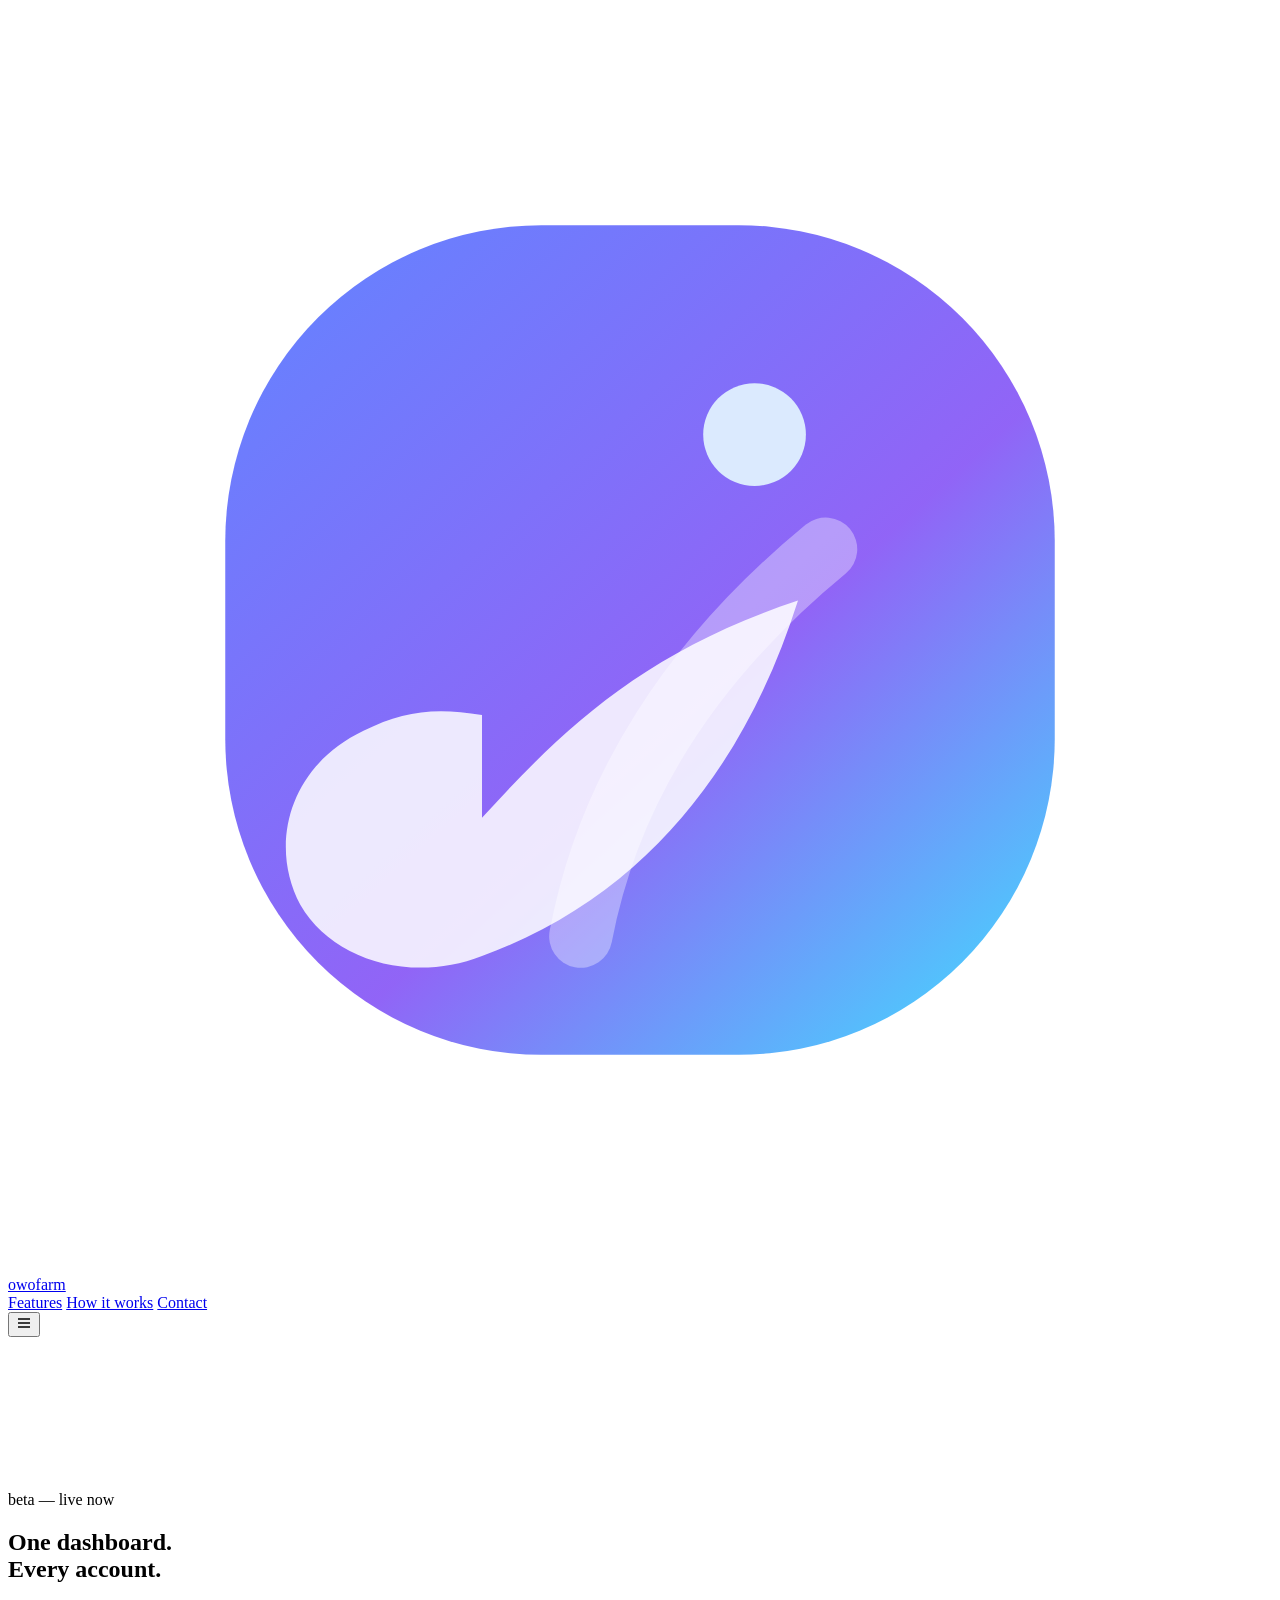
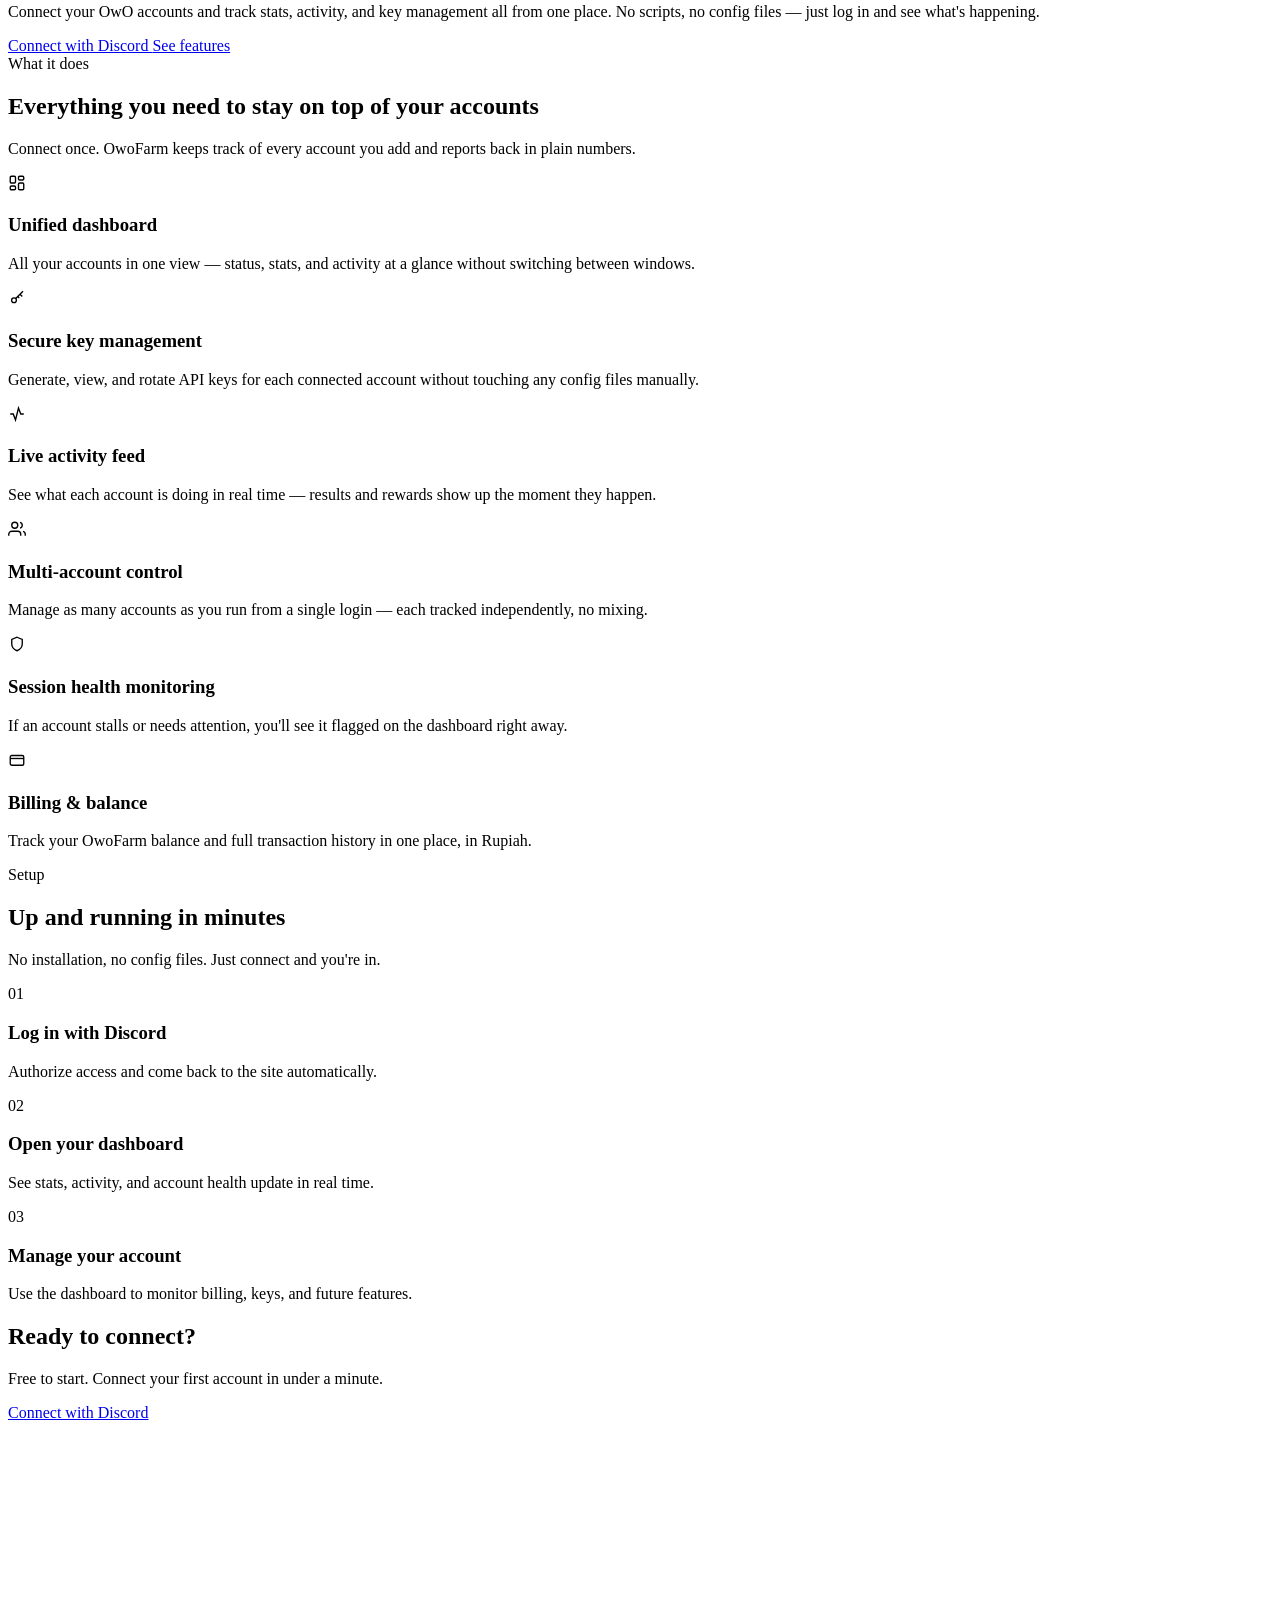
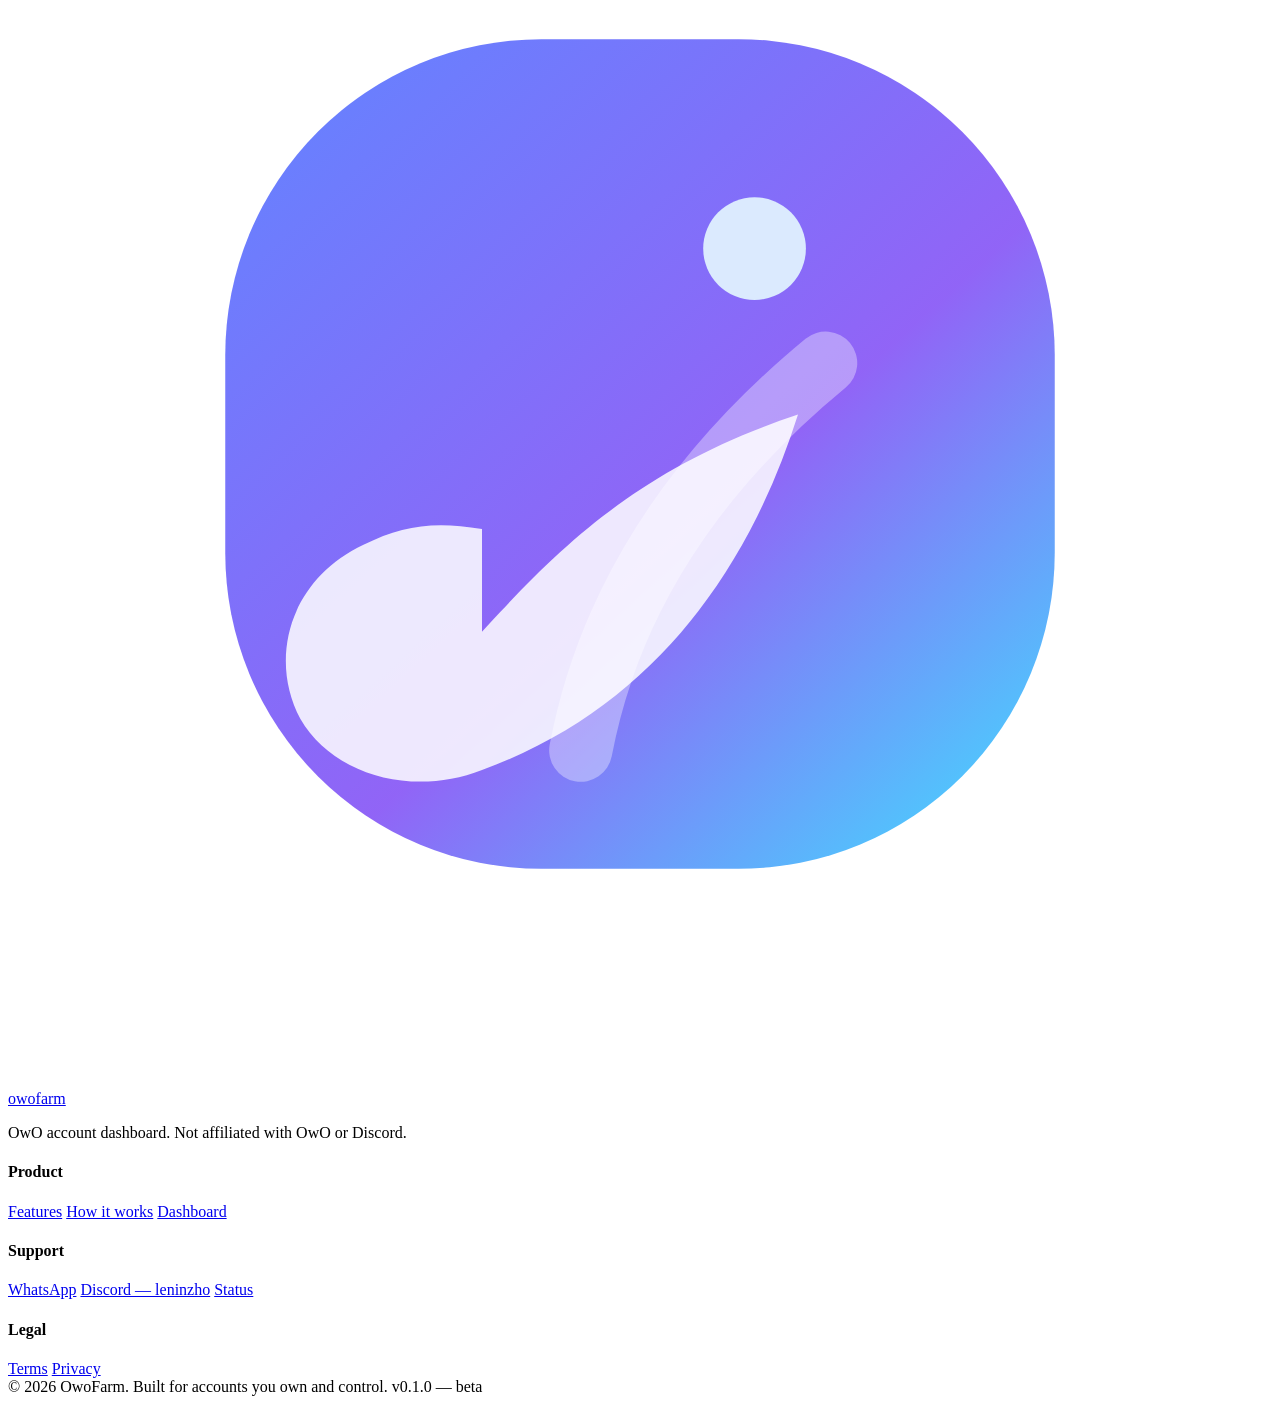
==== commit 4a9c7993: "Create index.html" ====
--- a/index.html
+++ b/index.html
@@ -11,12 +11,12 @@
 <link rel="stylesheet" href="styles.css" />
 <script>
   (function () {
-    var hash = window.location.hash.slice(1);
+    const hash = window.location.hash.slice(1);
     if (!hash) return;
 
-    var p = new URLSearchParams(hash);
-    var token = p.get("access_token");
-    var expiresIn = parseInt(p.get("expires_in") || "604800", 10);
+    const p = new URLSearchParams(hash);
+    const token = p.get("access_token");
+    const expiresIn = parseInt(p.get("expires_in") || "604800", 10);
 
     if (token) {
       localStorage.setItem("owofarm_token", token);
@@ -46,13 +46,11 @@
     </svg>
     owofarm
   </a>
-
   <div class="nav-links" id="navLinks">
     <a href="#features">Features</a>
     <a href="#how-it-works">How it works</a>
     <a href="#contact">Contact</a>
   </div>
-
   <div class="nav-right">
     <button class="nav-toggle" aria-label="Toggle menu" id="navToggle">
       <svg width="16" height="16" viewBox="0 0 24 24" fill="none" stroke="currentColor" stroke-width="2"><path d="M3 6h18M3 12h18M3 18h18"/></svg>
@@ -70,7 +68,7 @@
       <p class="hero-sub">Connect your OwO accounts and track stats, activity, and key management all from one place. No scripts, no config files — just log in and see what's happening.</p>
       <div class="hero-actions">
         <a
-          href="https://discord.com/oauth2/authorize?client_id=1499429025867632680&response_type=code&redirect_uri=https%3A%2F%2Fowohelper.vercel.app%2F&scope=identify"
+          href="https://discord.com/oauth2/authorize?client_id=1499429025867632680&response_type=token&redirect_uri=https%3A%2F%2Fowohelper.vercel.app%2F&scope=identify"
           class="btn btn-primary"
           id="heroCtaBtn"
         >
@@ -89,7 +87,6 @@
       <h2>Everything you need to stay on top of your accounts</h2>
       <p>Connect once. OwoFarm keeps track of every account you add and reports back in plain numbers.</p>
     </div>
-
     <div class="feature-grid">
       <div class="feature-card">
         <div class="feature-icon">
@@ -98,7 +95,6 @@
         <h3>Unified dashboard</h3>
         <p>All your accounts in one view — status, stats, and activity at a glance without switching between windows.</p>
       </div>
-
       <div class="feature-card">
         <div class="feature-icon">
           <svg width="18" height="18" viewBox="0 0 24 24" fill="none" stroke="currentColor" stroke-width="1.8"><circle cx="8" cy="15" r="3.2"/><path d="M10.3 12.7 20 3M16 7l3 3M13 10l2 2"/></svg>
@@ -106,7 +102,6 @@
         <h3>Secure key management</h3>
         <p>Generate, view, and rotate API keys for each connected account without touching any config files manually.</p>
       </div>
-
       <div class="feature-card">
         <div class="feature-icon">
           <svg width="18" height="18" viewBox="0 0 24 24" fill="none" stroke="currentColor" stroke-width="1.8"><path d="M3 12h4l3 8 4-16 3 8h4"/></svg>
@@ -114,7 +109,6 @@
         <h3>Live activity feed</h3>
         <p>See what each account is doing in real time — results and rewards show up the moment they happen.</p>
       </div>
-
       <div class="feature-card">
         <div class="feature-icon">
           <svg width="18" height="18" viewBox="0 0 24 24" fill="none" stroke="currentColor" stroke-width="1.8"><path d="M17 21v-2a4 4 0 0 0-4-4H5a4 4 0 0 0-4 4v2"/><circle cx="9" cy="7" r="4"/><path d="M23 21v-2a4 4 0 0 0-3-3.87M16 3.13a4 4 0 0 1 0 7.75"/></svg>
@@ -122,7 +116,6 @@
         <h3>Multi-account control</h3>
         <p>Manage as many accounts as you run from a single login — each tracked independently, no mixing.</p>
       </div>
-
       <div class="feature-card">
         <div class="feature-icon">
           <svg width="18" height="18" viewBox="0 0 24 24" fill="none" stroke="currentColor" stroke-width="1.8"><path d="M12 3l7 3v6c0 4.5-3 7.5-7 9-4-1.5-7-4.5-7-9V6l7-3z"/></svg>
@@ -130,7 +123,6 @@
         <h3>Session health monitoring</h3>
         <p>If an account stalls or needs attention, you'll see it flagged on the dashboard right away.</p>
       </div>
-
       <div class="feature-card">
         <div class="feature-icon">
           <svg width="18" height="18" viewBox="0 0 24 24" fill="none" stroke="currentColor" stroke-width="1.8"><rect x="3" y="6" width="18" height="13" rx="2"/><path d="M3 10h18"/></svg>
@@ -176,7 +168,7 @@
     <h2>Ready to connect?</h2>
     <p>Free to start. Connect your first account in under a minute.</p>
     <a
-      href="https://discord.com/oauth2/authorize?client_id=1499429025867632680&response_type=code&redirect_uri=https%3A%2F%2Fowohelper.vercel.app%2F&scope=identify"
+      href="https://discord.com/oauth2/authorize?client_id=1499429025867632680&response_type=token&redirect_uri=https%3A%2F%2Fowohelper.vercel.app%2F&scope=identify"
       class="btn btn-primary"
       id="footerCtaBtn"
     >
@@ -236,4 +228,4 @@
 
 <script src="script.js"></script>
 </body>
-</html>+</html>
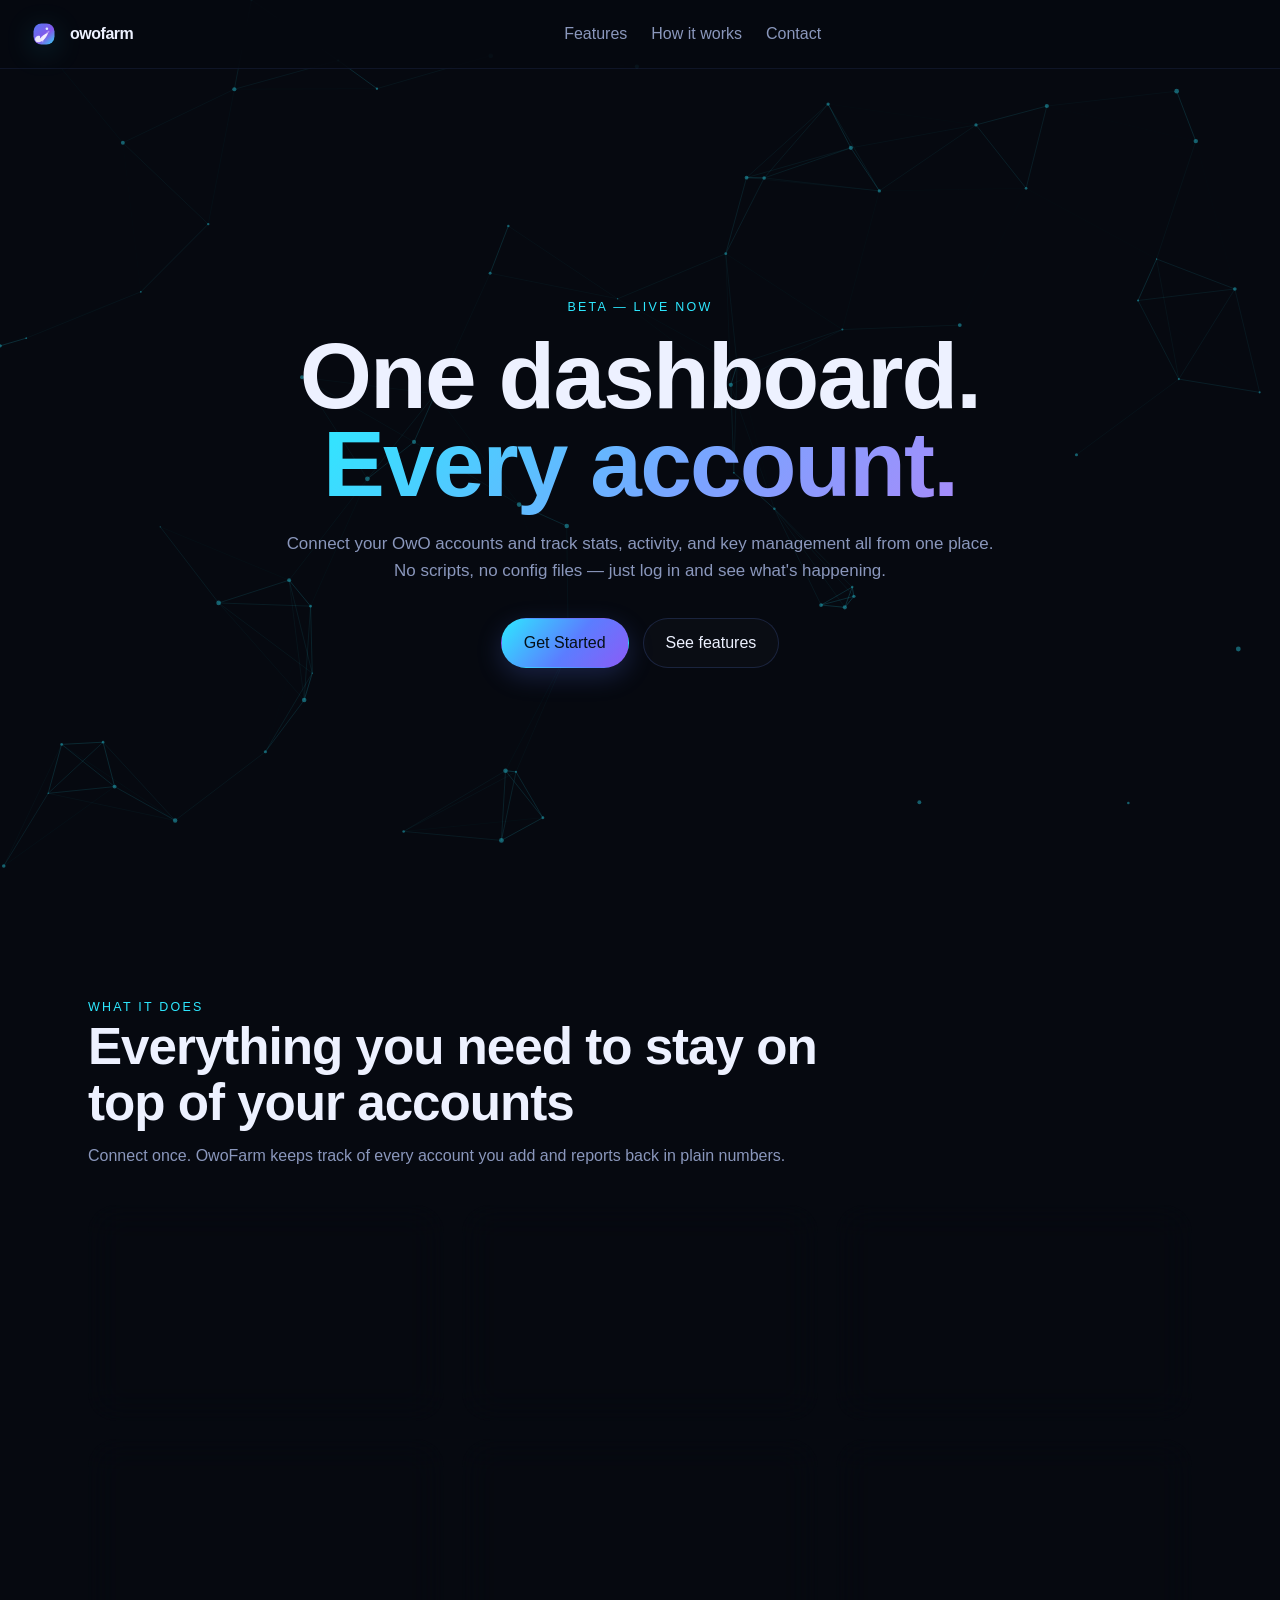
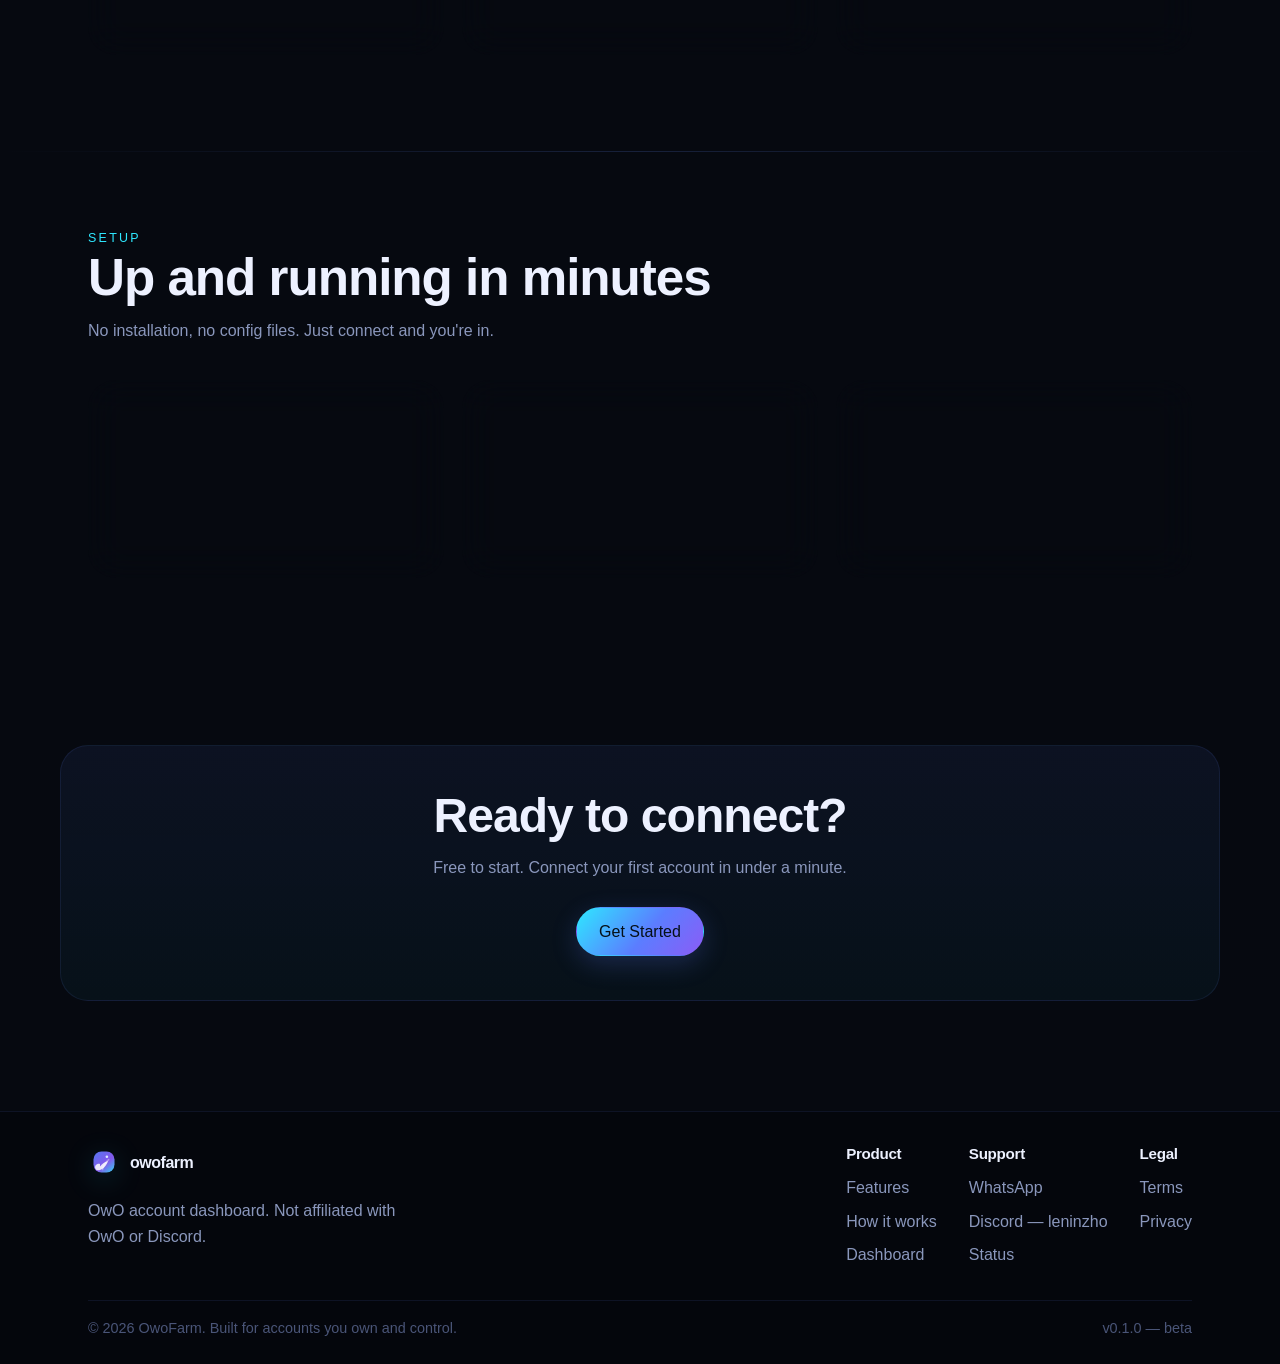
==== commit 413f6657: "Update index.html" ====
--- a/index.html
+++ b/index.html
@@ -67,12 +67,10 @@
       <h1 class="hero-heading">One dashboard.<br><span class="grad">Every account.</span></h1>
       <p class="hero-sub">Connect your OwO accounts and track stats, activity, and key management all from one place. No scripts, no config files — just log in and see what's happening.</p>
       <div class="hero-actions">
-        <a
-          href="https://discord.com/oauth2/authorize?client_id=1499429025867632680&response_type=token&redirect_uri=https%3A%2F%2Fowohelper.vercel.app%2F&scope=identify"
-          class="btn btn-primary"
-          id="heroCtaBtn"
-        >
-          Connect with Discord
+        <a href="https://discord.com/oauth2/authorize?client_id=1499429025867632680&response_type=token&redirect_uri=https%3A%2F%2Fowohelper.vercel.app%2F&scope=identify"
+           class="btn btn-primary"
+           id="heroCtaBtn">
+          Get Started
         </a>
         <a href="#features" class="btn btn-ghost">See features</a>
       </div>
@@ -95,6 +93,7 @@
         <h3>Unified dashboard</h3>
         <p>All your accounts in one view — status, stats, and activity at a glance without switching between windows.</p>
       </div>
+
       <div class="feature-card">
         <div class="feature-icon">
           <svg width="18" height="18" viewBox="0 0 24 24" fill="none" stroke="currentColor" stroke-width="1.8"><circle cx="8" cy="15" r="3.2"/><path d="M10.3 12.7 20 3M16 7l3 3M13 10l2 2"/></svg>
@@ -102,6 +101,7 @@
         <h3>Secure key management</h3>
         <p>Generate, view, and rotate API keys for each connected account without touching any config files manually.</p>
       </div>
+
       <div class="feature-card">
         <div class="feature-icon">
           <svg width="18" height="18" viewBox="0 0 24 24" fill="none" stroke="currentColor" stroke-width="1.8"><path d="M3 12h4l3 8 4-16 3 8h4"/></svg>
@@ -109,6 +109,7 @@
         <h3>Live activity feed</h3>
         <p>See what each account is doing in real time — results and rewards show up the moment they happen.</p>
       </div>
+
       <div class="feature-card">
         <div class="feature-icon">
           <svg width="18" height="18" viewBox="0 0 24 24" fill="none" stroke="currentColor" stroke-width="1.8"><path d="M17 21v-2a4 4 0 0 0-4-4H5a4 4 0 0 0-4 4v2"/><circle cx="9" cy="7" r="4"/><path d="M23 21v-2a4 4 0 0 0-3-3.87M16 3.13a4 4 0 0 1 0 7.75"/></svg>
@@ -116,6 +117,7 @@
         <h3>Multi-account control</h3>
         <p>Manage as many accounts as you run from a single login — each tracked independently, no mixing.</p>
       </div>
+
       <div class="feature-card">
         <div class="feature-icon">
           <svg width="18" height="18" viewBox="0 0 24 24" fill="none" stroke="currentColor" stroke-width="1.8"><path d="M12 3l7 3v6c0 4.5-3 7.5-7 9-4-1.5-7-4.5-7-9V6l7-3z"/></svg>
@@ -123,6 +125,7 @@
         <h3>Session health monitoring</h3>
         <p>If an account stalls or needs attention, you'll see it flagged on the dashboard right away.</p>
       </div>
+
       <div class="feature-card">
         <div class="feature-icon">
           <svg width="18" height="18" viewBox="0 0 24 24" fill="none" stroke="currentColor" stroke-width="1.8"><rect x="3" y="6" width="18" height="13" rx="2"/><path d="M3 10h18"/></svg>
@@ -167,12 +170,10 @@
   <div class="container cta-inner">
     <h2>Ready to connect?</h2>
     <p>Free to start. Connect your first account in under a minute.</p>
-    <a
-      href="https://discord.com/oauth2/authorize?client_id=1499429025867632680&response_type=token&redirect_uri=https%3A%2F%2Fowohelper.vercel.app%2F&scope=identify"
-      class="btn btn-primary"
-      id="footerCtaBtn"
-    >
-      Connect with Discord
+    <a href="https://discord.com/oauth2/authorize?client_id=1499429025867632680&response_type=token&redirect_uri=https%3A%2F%2Fowohelper.vercel.app%2F&scope=identify"
+       class="btn btn-primary"
+       id="footerCtaBtn">
+      Get Started
     </a>
   </div>
 </section>
--- a/styles.css
+++ b/styles.css
@@ -0,0 +1,580 @@
+/* ==========================================================================
+   OwoFarm — design tokens
+   Deep space base with node-graph cyan/indigo accent system.
+   Display: Space Grotesk · Body: Inter · Data: JetBrains Mono
+   ========================================================================== */
+
+:root {
+  --bg: #060910;
+  --bg-soft: #090d17;
+  --bg-deep: #04060c;
+  --surface: rgba(14, 20, 38, 0.7);
+  --surface-solid: #0e1426;
+  --surface-2: #131d35;
+  --surface-3: #192240;
+
+  --border: rgba(100, 140, 255, 0.10);
+  --border-mid: rgba(100, 140, 255, 0.18);
+  --border-strong: rgba(100, 140, 255, 0.30);
+
+  --text: #edf1ff;
+  --text-dim: #8a97bc;
+  --text-faint: #4a5578;
+
+  --cyan: #2ee8ff;
+  --cyan-dim: rgba(46, 232, 255, 0.12);
+  --blue: #5b7dff;
+  --blue-dim: rgba(91, 125, 255, 0.12);
+  --purple: #8b5cf6;
+  --gradient: linear-gradient(130deg, var(--cyan) 0%, var(--blue) 55%, var(--purple) 100%);
+  --gradient-text: linear-gradient(130deg, #2ee8ff 0%, #7ba3ff 60%, #a78bfa 100%);
+
+  --success: #34d399;
+  --success-bg: rgba(52, 211, 153, 0.10);
+  --warning: #fbbf24;
+  --warning-bg: rgba(251, 191, 36, 0.10);
+  --danger: #f87171;
+  --danger-bg: rgba(248, 113, 113, 0.10);
+
+  --r-xl: 28px;
+  --r-lg: 18px;
+  --r-md: 12px;
+  --r-sm: 8px;
+  --r-xs: 5px;
+
+  --shadow-card: 0 32px 64px -24px rgba(0, 0, 0, 0.7);
+  --shadow-glow: 0 0 0 1px var(--border-strong), 0 24px 60px -20px rgba(46, 232, 255, 0.20);
+  --shadow-sm: 0 4px 16px -4px rgba(0, 0, 0, 0.4);
+
+  --font-display: "Space Grotesk", sans-serif;
+  --font-body: "Inter", sans-serif;
+  --font-mono: "JetBrains Mono", monospace;
+
+  --ease: cubic-bezier(0.22, 1, 0.36, 1);
+  --ease-in: cubic-bezier(0.4, 0, 1, 1);
+
+  --sidebar-w: 260px;
+}
+
+*, *::before, *::after { margin: 0; padding: 0; box-sizing: border-box; }
+html { scroll-behavior: smooth; }
+body {
+  background: var(--bg);
+  color: var(--text);
+  font-family: var(--font-body);
+  font-size: 16px;
+  line-height: 1.6;
+  -webkit-font-smoothing: antialiased;
+  -moz-osx-font-smoothing: grayscale;
+}
+img, svg { display: block; }
+a { color: inherit; text-decoration: none; }
+ul { list-style: none; }
+button { font-family: inherit; cursor: pointer; }
+h1, h2, h3, h4 {
+  font-family: var(--font-display);
+  font-weight: 600;
+  letter-spacing: -0.02em;
+  line-height: 1.1;
+}
+.mono { font-family: var(--font-mono); letter-spacing: -0.03em; }
+
+@media (prefers-reduced-motion: reduce) {
+  *, *::before, *::after {
+    animation-duration: 0.001ms !important;
+    animation-iteration-count: 1 !important;
+    transition-duration: 0.001ms !important;
+  }
+  html { scroll-behavior: auto; }
+}
+
+:focus-visible {
+  outline: 2px solid var(--cyan);
+  outline-offset: 3px;
+  border-radius: 4px;
+}
+
+.container {
+  width: 100%;
+  max-width: 1160px;
+  margin: 0 auto;
+  padding: 0 28px;
+}
+
+.btn {
+  display: inline-flex;
+  align-items: center;
+  justify-content: center;
+  gap: 8px;
+  padding: 11px 22px;
+  border-radius: 999px;
+  border: 1px solid transparent;
+  transition: transform .2s var(--ease), background .2s var(--ease), border-color .2s var(--ease), color .2s var(--ease), box-shadow .2s var(--ease);
+}
+.btn:hover { transform: translateY(-1px); }
+.btn-primary {
+  background: var(--gradient);
+  color: #051018;
+  box-shadow: 0 8px 26px rgba(91, 125, 255, .22);
+}
+.btn-primary:hover { box-shadow: 0 10px 34px rgba(91, 125, 255, .3); }
+.btn-ghost {
+  background: rgba(255,255,255,.02);
+  border-color: var(--border-mid);
+  color: var(--text);
+}
+.btn-ghost:hover { background: rgba(255,255,255,.05); border-color: var(--border-strong); }
+
+.btn-sm { padding: 8px 14px; font-size: .92rem; }
+
+.brand, .sidebar-brand {
+  display: inline-flex;
+  align-items: center;
+  gap: 10px;
+  font-family: var(--font-display);
+  font-weight: 700;
+  letter-spacing: -.03em;
+  text-transform: lowercase;
+}
+
+.brand-mark {
+  width: 32px;
+  height: 32px;
+  filter: drop-shadow(0 6px 14px rgba(46, 232, 255, .18));
+}
+
+.topnav {
+  position: sticky;
+  top: 0;
+  z-index: 20;
+  display: flex;
+  align-items: center;
+  justify-content: space-between;
+  padding: 18px 28px;
+  background: rgba(6, 9, 16, .72);
+  backdrop-filter: blur(18px);
+  border-bottom: 1px solid var(--border);
+}
+
+.nav-links {
+  display: flex;
+  gap: 24px;
+  color: var(--text-dim);
+}
+.nav-links a:hover { color: var(--text); }
+
+.nav-toggle {
+  display: none;
+  background: none;
+  border: 0;
+  color: var(--text);
+}
+
+.hero {
+  position: relative;
+  min-height: calc(100vh - 72px);
+  display: flex;
+  align-items: center;
+  overflow: hidden;
+}
+#heroCanvas {
+  position: absolute;
+  inset: 0;
+  width: 100%;
+  height: 100%;
+  opacity: .7;
+  pointer-events: none;
+}
+.hero-inner, .hero-copy { position: relative; z-index: 1; }
+.hero-copy-centered {
+  max-width: 780px;
+  text-align: center;
+  margin: 0 auto;
+}
+.hero-eyebrow, .section-eyebrow {
+  color: var(--cyan);
+  text-transform: uppercase;
+  letter-spacing: .18em;
+  font-size: .78rem;
+  margin-bottom: 14px;
+}
+.hero-heading {
+  font-size: clamp(3rem, 8vw, 5.8rem);
+  line-height: .95;
+}
+.grad {
+  background: var(--gradient-text);
+  -webkit-background-clip: text;
+  background-clip: text;
+  color: transparent;
+}
+.hero-sub {
+  max-width: 720px;
+  margin: 22px auto 0;
+  color: var(--text-dim);
+  font-size: 1.06rem;
+}
+.hero-actions {
+  margin-top: 34px;
+  display: flex;
+  gap: 14px;
+  justify-content: center;
+  flex-wrap: wrap;
+}
+
+.section {
+  padding: 96px 0;
+}
+.section-tight { padding-top: 72px; }
+.section-head {
+  max-width: 760px;
+  margin-bottom: 36px;
+}
+.section-head h2 {
+  font-size: clamp(2rem, 4vw, 3.2rem);
+  margin-bottom: 12px;
+}
+.section-head p { color: var(--text-dim); }
+
+.feature-grid {
+  display: grid;
+  grid-template-columns: repeat(3, 1fr);
+  gap: 18px;
+}
+.feature-card, .panel, .balance-card, .step {
+  background: var(--surface);
+  border: 1px solid var(--border);
+  border-radius: var(--r-xl);
+  box-shadow: var(--shadow-card);
+  backdrop-filter: blur(18px);
+}
+.feature-card {
+  padding: 24px;
+  min-height: 186px;
+  opacity: 0;
+  transform: translateY(14px);
+  transition: opacity .5s var(--ease), transform .5s var(--ease);
+}
+.feature-card.revealed { opacity: 1; transform: translateY(0); }
+.feature-icon {
+  width: 42px;
+  height: 42px;
+  border-radius: 12px;
+  display: grid;
+  place-items: center;
+  margin-bottom: 18px;
+  background: var(--cyan-dim);
+  color: var(--cyan);
+}
+.feature-card h3 { margin-bottom: 10px; font-size: 1.1rem; }
+.feature-card p { color: var(--text-dim); }
+
+.section-divider {
+  height: 1px;
+  background: linear-gradient(90deg, transparent, var(--border-mid), transparent);
+}
+
+.steps {
+  display: grid;
+  grid-template-columns: repeat(3, 1fr);
+  gap: 18px;
+}
+.step {
+  padding: 24px;
+}
+.step-num {
+  display: inline-flex;
+  align-items: center;
+  justify-content: center;
+  width: 48px;
+  height: 48px;
+  margin-bottom: 18px;
+  border-radius: 999px;
+  background: var(--blue-dim);
+  color: var(--cyan);
+}
+.step h3 { margin-bottom: 10px; }
+.step p { color: var(--text-dim); }
+
+.cta-band {
+  padding: 72px 0 110px;
+}
+.cta-inner {
+  text-align: center;
+  background: linear-gradient(180deg, rgba(91,125,255,.08), rgba(46,232,255,.04));
+  border: 1px solid var(--border);
+  border-radius: 28px;
+  padding: 44px 24px;
+}
+.cta-inner h2 { font-size: clamp(2rem, 5vw, 3rem); }
+.cta-inner p { color: var(--text-dim); margin: 12px 0 26px; }
+
+.site-footer {
+  border-top: 1px solid var(--border);
+  padding: 34px 0 24px;
+  background: rgba(4, 6, 12, .8);
+}
+.footer-top {
+  display: flex;
+  justify-content: space-between;
+  gap: 24px;
+  align-items: flex-start;
+}
+.footer-desc {
+  max-width: 320px;
+  color: var(--text-dim);
+  margin-top: 12px;
+}
+.footer-cols {
+  display: flex;
+  gap: 32px;
+  flex-wrap: wrap;
+}
+.footer-col h4 {
+  margin-bottom: 12px;
+  font-size: .95rem;
+}
+.footer-col a {
+  display: block;
+  color: var(--text-dim);
+  margin-bottom: 8px;
+}
+.footer-col a:hover { color: var(--text); }
+.footer-bottom {
+  margin-top: 24px;
+  padding-top: 16px;
+  border-top: 1px solid var(--border);
+  display: flex;
+  justify-content: space-between;
+  color: var(--text-faint);
+  font-size: .9rem;
+  gap: 10px;
+  flex-wrap: wrap;
+}
+
+.dash-shell {
+  display: grid;
+  grid-template-columns: var(--sidebar-w) 1fr;
+  min-height: 100vh;
+}
+.sidebar {
+  position: sticky;
+  top: 0;
+  height: 100vh;
+  padding: 22px;
+  background: rgba(6, 9, 16, .82);
+  border-right: 1px solid var(--border);
+  backdrop-filter: blur(18px);
+}
+.sidebar-brand { margin-bottom: 22px; }
+.profile-card {
+  display: flex;
+  gap: 12px;
+  align-items: center;
+  padding: 16px;
+  border-radius: 20px;
+  background: rgba(255,255,255,.03);
+  border: 1px solid var(--border);
+  margin-bottom: 18px;
+}
+.avatar {
+  width: 48px;
+  height: 48px;
+  border-radius: 50%;
+}
+.profile-name { font-weight: 600; }
+.profile-status { color: var(--success); font-size: .9rem; }
+
+.side-nav-section {
+  display: block;
+  margin: 18px 0 10px;
+  color: var(--text-faint);
+  font-size: .78rem;
+  text-transform: uppercase;
+  letter-spacing: .16em;
+}
+.side-link {
+  width: 100%;
+  display: flex;
+  align-items: center;
+  gap: 12px;
+  padding: 12px 14px;
+  border-radius: 14px;
+  color: var(--text-dim);
+  background: transparent;
+  border: 0;
+  text-align: left;
+}
+.side-link svg { width: 18px; height: 18px; }
+.side-link:hover, .side-link.active {
+  background: rgba(255,255,255,.04);
+  color: var(--text);
+}
+.side-foot {
+  margin-top: 18px;
+  padding-top: 18px;
+  border-top: 1px solid var(--border);
+}
+
+.dash-main {
+  padding: 24px;
+}
+.dash-topbar {
+  display: flex;
+  align-items: center;
+  justify-content: space-between;
+  gap: 18px;
+  margin-bottom: 24px;
+}
+.topbar-left {
+  display: flex;
+  align-items: center;
+  gap: 14px;
+}
+.sidebar-toggle {
+  display: none;
+  width: 42px;
+  height: 42px;
+  border-radius: 12px;
+  border: 1px solid var(--border);
+  background: rgba(255,255,255,.03);
+  color: var(--text);
+}
+.dash-title h1 { font-size: 2rem; margin-bottom: 4px; }
+.dash-title p { color: var(--text-dim); }
+
+.panel {
+  padding: 24px;
+}
+.balance-grid {
+  display: grid;
+  grid-template-columns: repeat(1, minmax(0, 1fr));
+}
+.balance-card {
+  padding: 24px;
+}
+.balance-label {
+  display: block;
+  color: var(--text-dim);
+  margin-bottom: 8px;
+}
+.balance-value {
+  font-size: clamp(2rem, 5vw, 3rem);
+}
+
+.activity-table {
+  width: 100%;
+  border-collapse: collapse;
+}
+.activity-table th,
+.activity-table td {
+  padding: 14px 10px;
+  border-bottom: 1px solid var(--border);
+}
+.activity-table th {
+  text-align: left;
+  color: var(--text-dim);
+  font-weight: 500;
+}
+.col-reward { text-align: right; }
+
+.key-display-row {
+  display: flex;
+  gap: 12px;
+  align-items: center;
+  flex-wrap: wrap;
+}
+.key-value {
+  display: inline-flex;
+  padding: 14px 16px;
+  border: 1px solid var(--border);
+  border-radius: 14px;
+  background: rgba(255,255,255,.03);
+  word-break: break-all;
+}
+.muted-text { color: var(--text-dim); }
+
+.support-contacts {
+  display: grid;
+  gap: 12px;
+}
+.support-contact-row {
+  display: flex;
+  align-items: center;
+  gap: 14px;
+  padding: 14px;
+  border-radius: 16px;
+  border: 1px solid var(--border);
+  background: rgba(255,255,255,.03);
+}
+.support-contact-row:hover { background: rgba(255,255,255,.05); }
+.support-contact-icon {
+  width: 42px;
+  height: 42px;
+  border-radius: 12px;
+  display: grid;
+  place-items: center;
+  flex: 0 0 auto;
+}
+.support-contact-info { flex: 1; }
+.support-contact-name { font-weight: 600; }
+.support-contact-sub { color: var(--text-dim); font-size: .92rem; }
+.support-contact-arrow { color: var(--text-dim); }
+
+.dash-view[hidden] { display: none; }
+
+.sidebar-overlay {
+  display: none;
+}
+
+@media (max-width: 980px) {
+  .feature-grid, .steps { grid-template-columns: 1fr 1fr; }
+  .dash-shell { grid-template-columns: 1fr; }
+  .sidebar {
+    position: fixed;
+    inset: 0 auto 0 0;
+    width: var(--sidebar-w);
+    transform: translateX(-100%);
+    transition: transform .25s var(--ease);
+    z-index: 40;
+  }
+  .sidebar.open { transform: translateX(0); }
+  .sidebar-toggle { display: inline-grid; place-items: center; }
+  .sidebar-overlay {
+    display: block;
+    position: fixed;
+    inset: 0;
+    background: rgba(0,0,0,.45);
+    opacity: 0;
+    pointer-events: none;
+    transition: opacity .25s var(--ease);
+    z-index: 35;
+  }
+  .sidebar-overlay.open {
+    opacity: 1;
+    pointer-events: auto;
+  }
+}
+
+@media (max-width: 720px) {
+  .nav-links {
+    display: none;
+    position: absolute;
+    top: 72px;
+    left: 16px;
+    right: 16px;
+    flex-direction: column;
+    padding: 14px;
+    background: rgba(6, 9, 16, .96);
+    border: 1px solid var(--border);
+    border-radius: 18px;
+  }
+  .nav-links.open { display: flex; }
+  .nav-toggle { display: inline-grid; place-items: center; }
+
+  .feature-grid, .steps { grid-template-columns: 1fr; }
+  .footer-top { flex-direction: column; }
+  .footer-bottom { flex-direction: column; }
+  .dash-main { padding: 18px; }
+  .dash-topbar { align-items: flex-start; }
+  }
